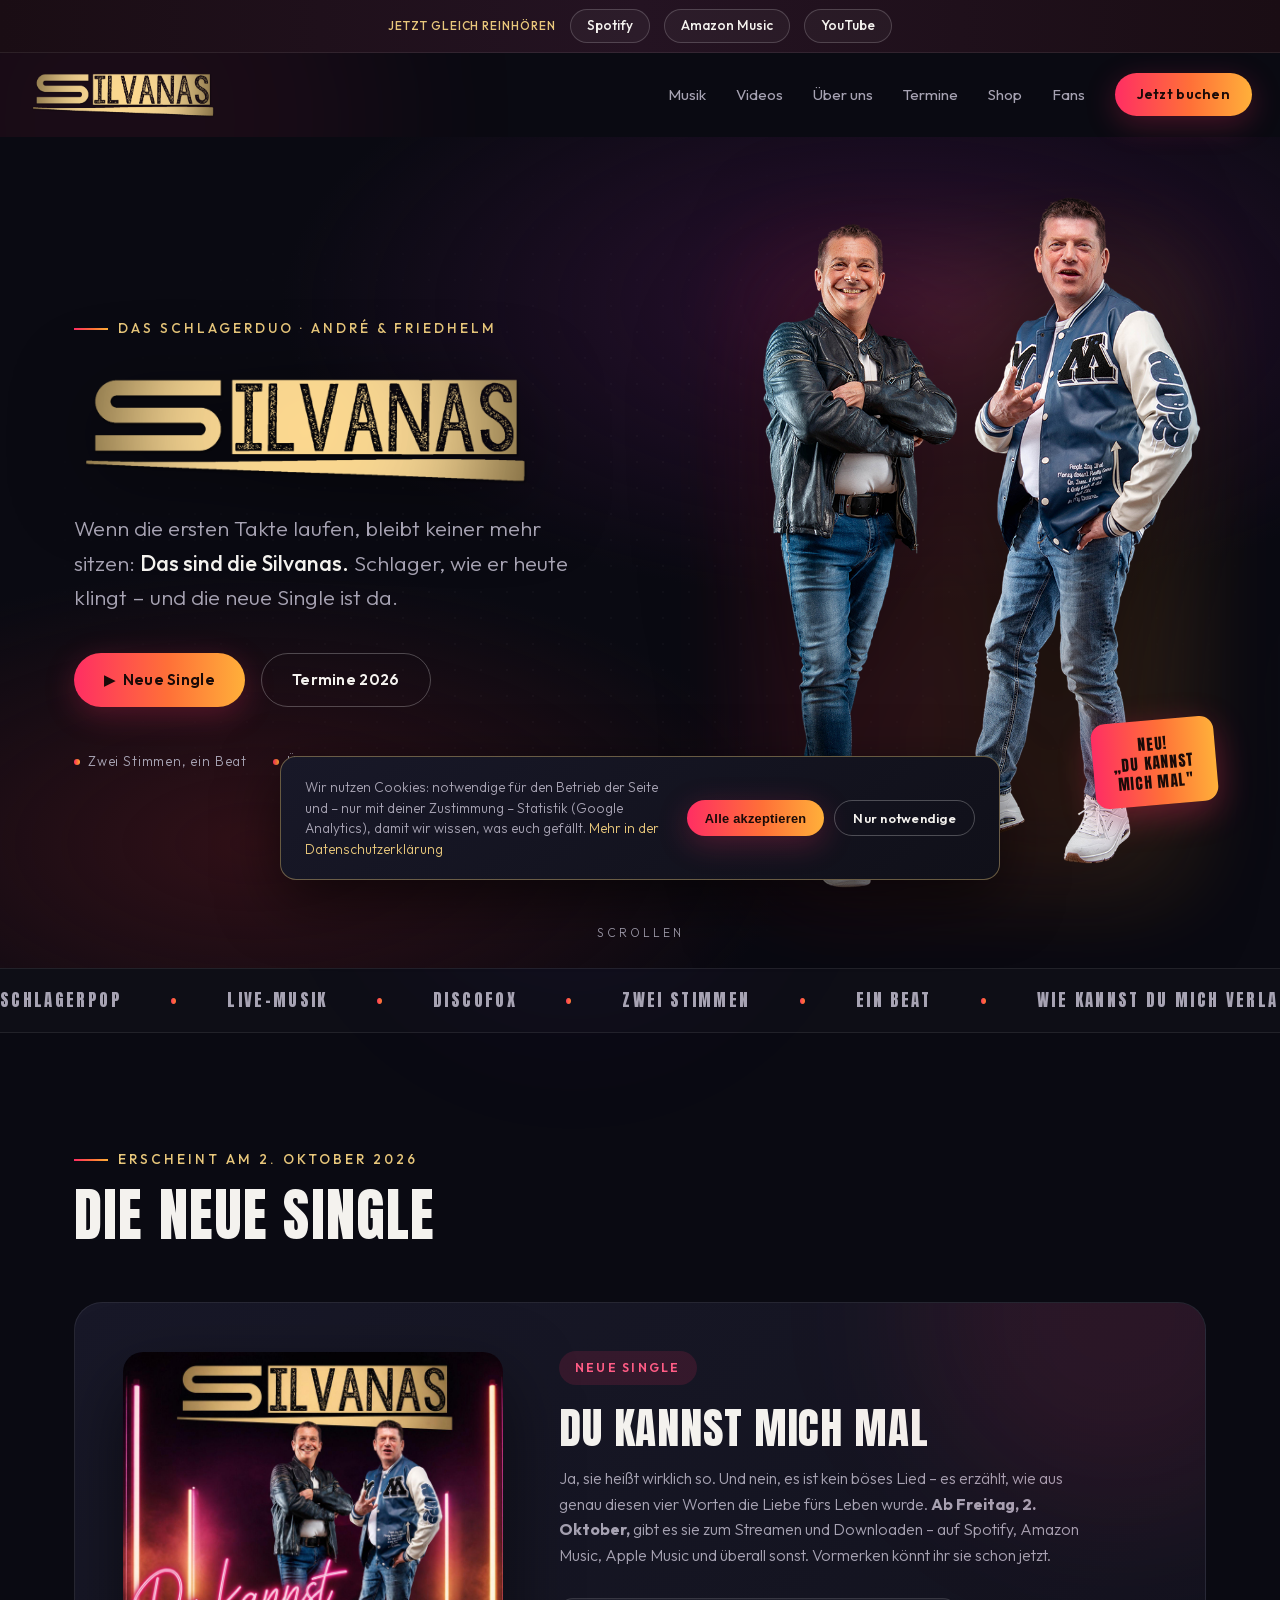
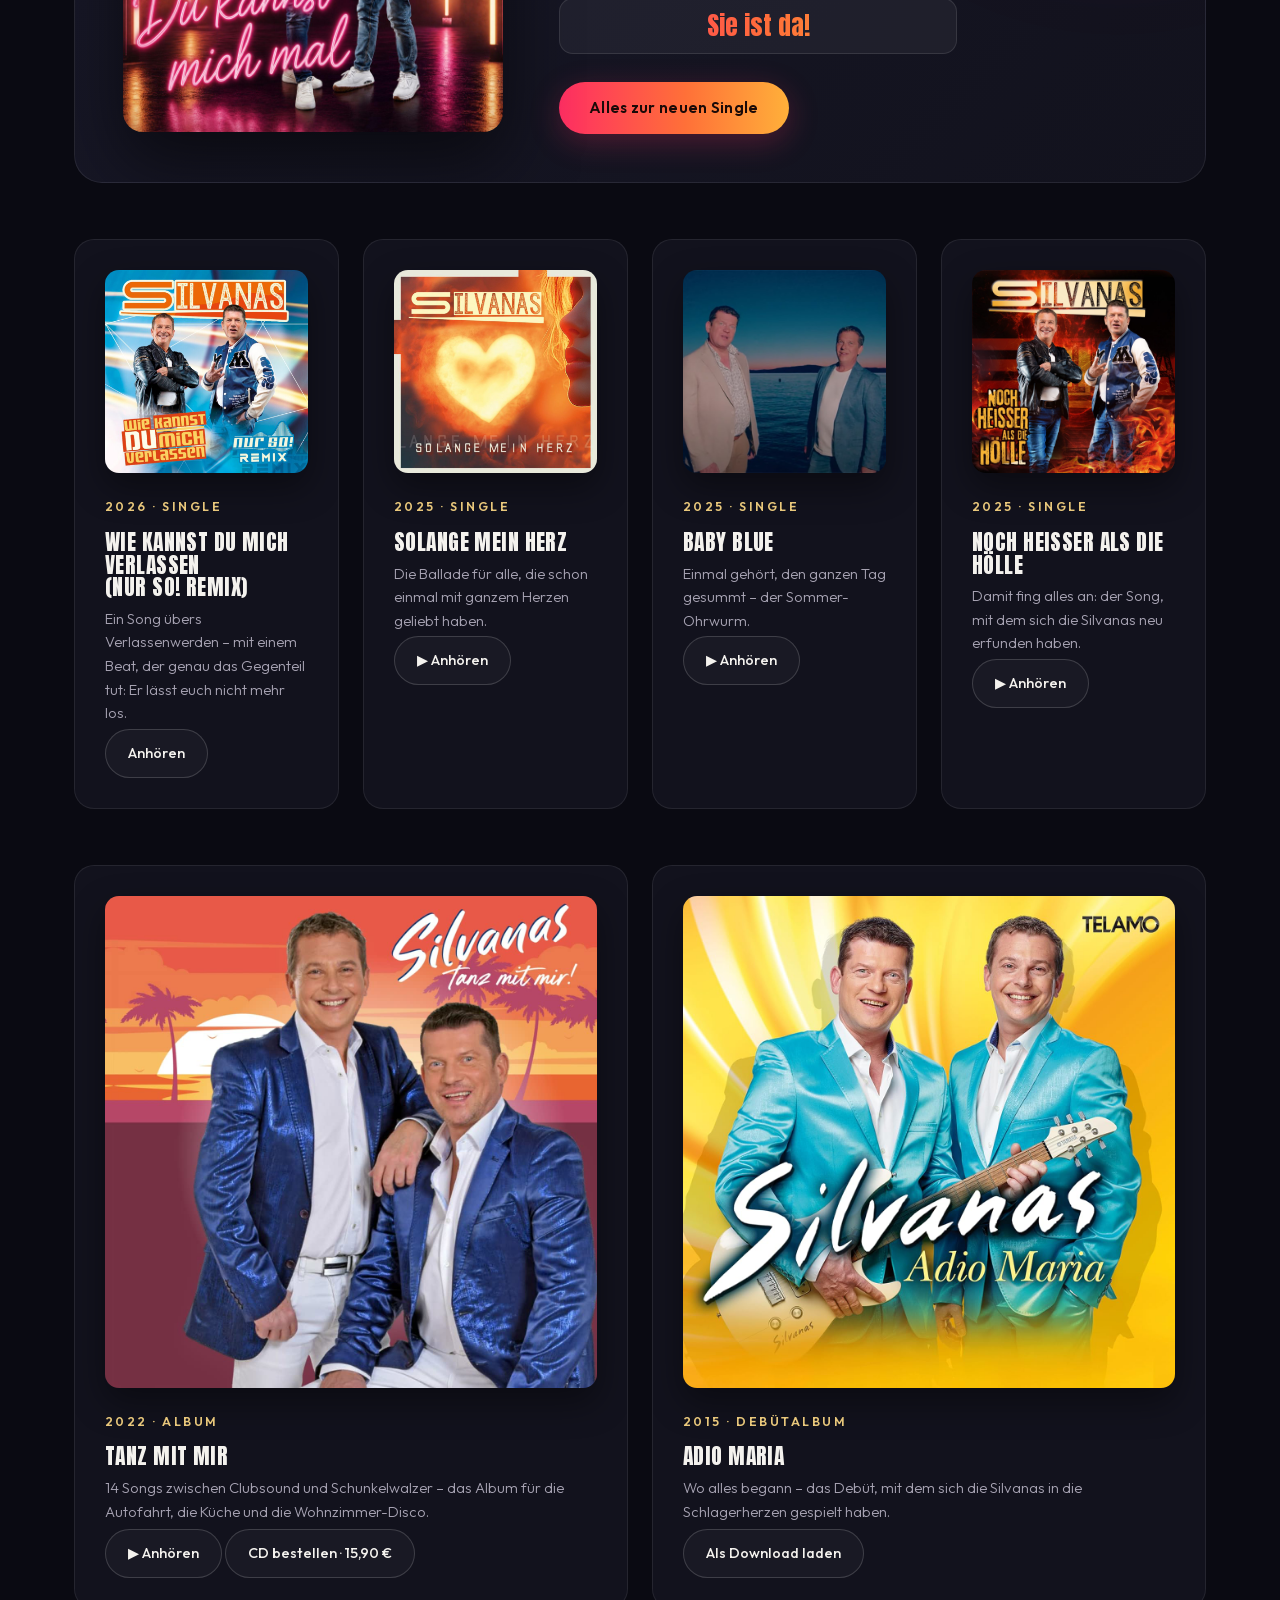
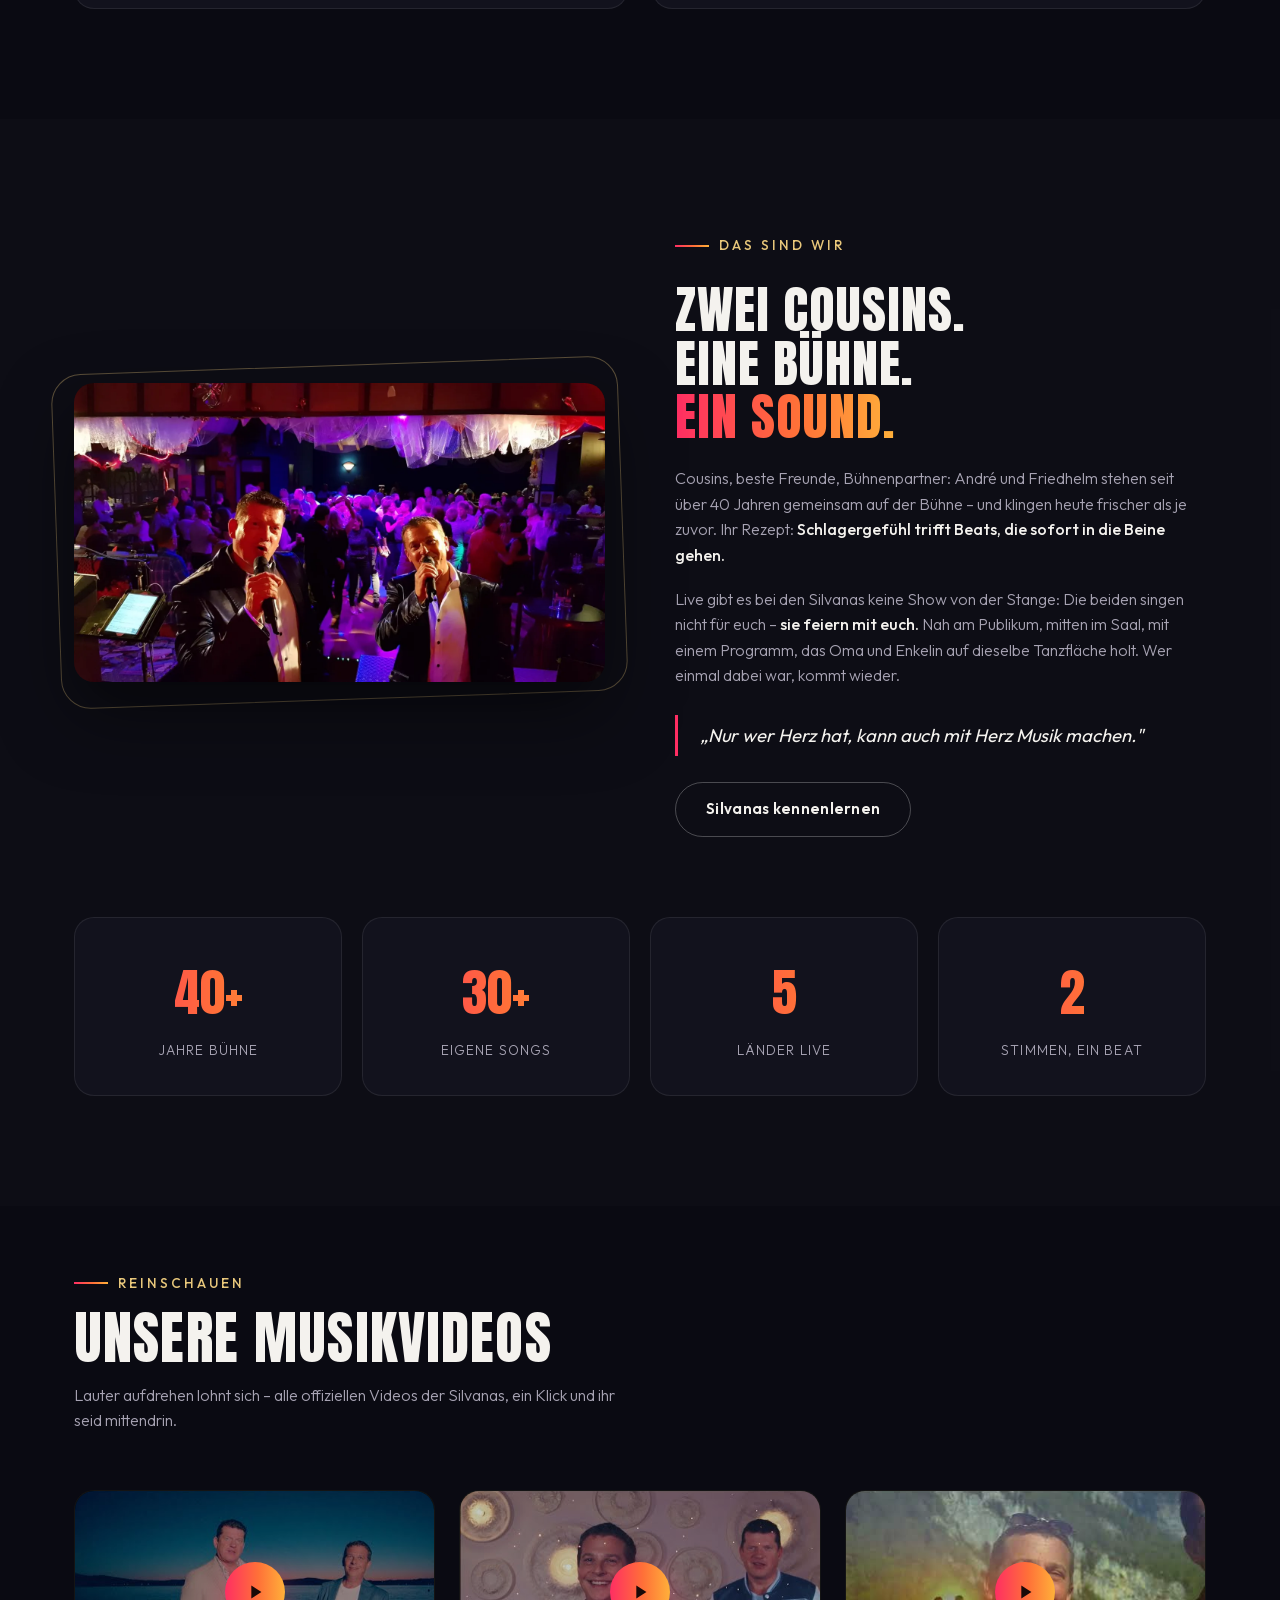
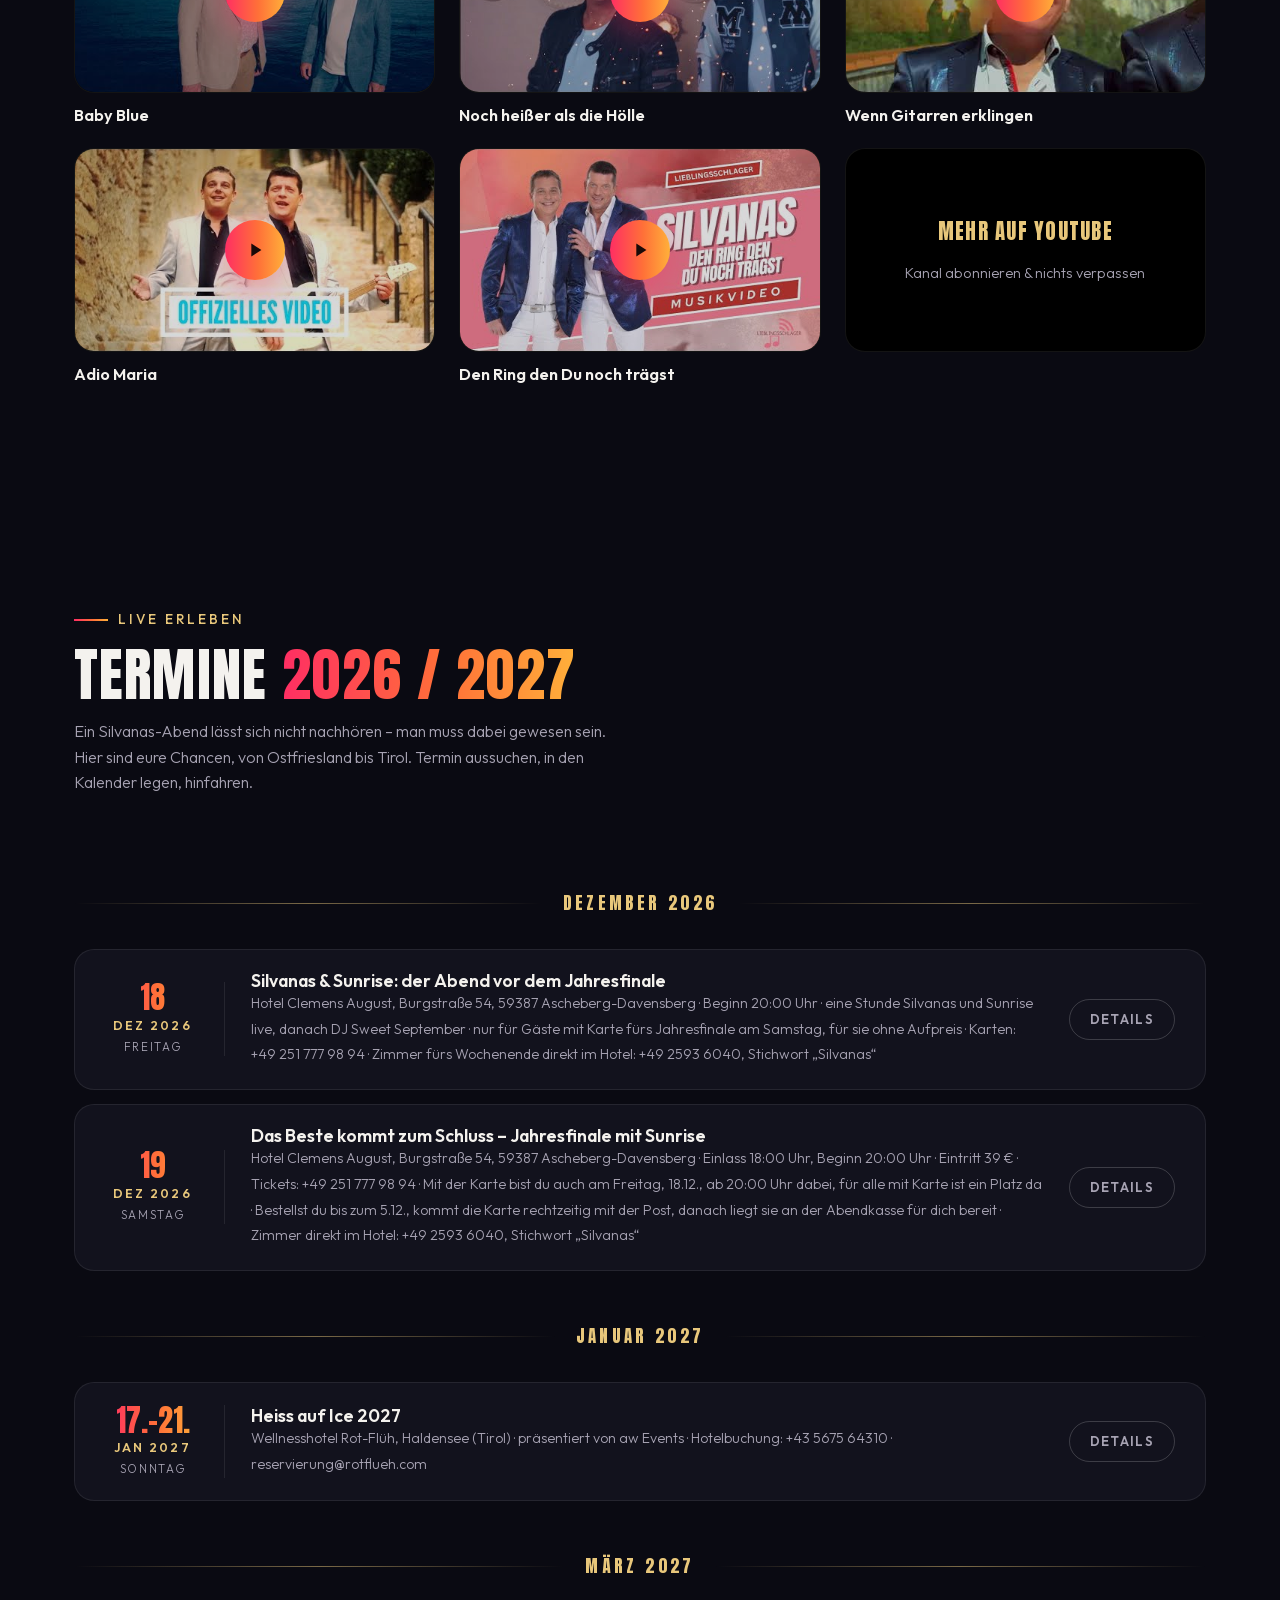
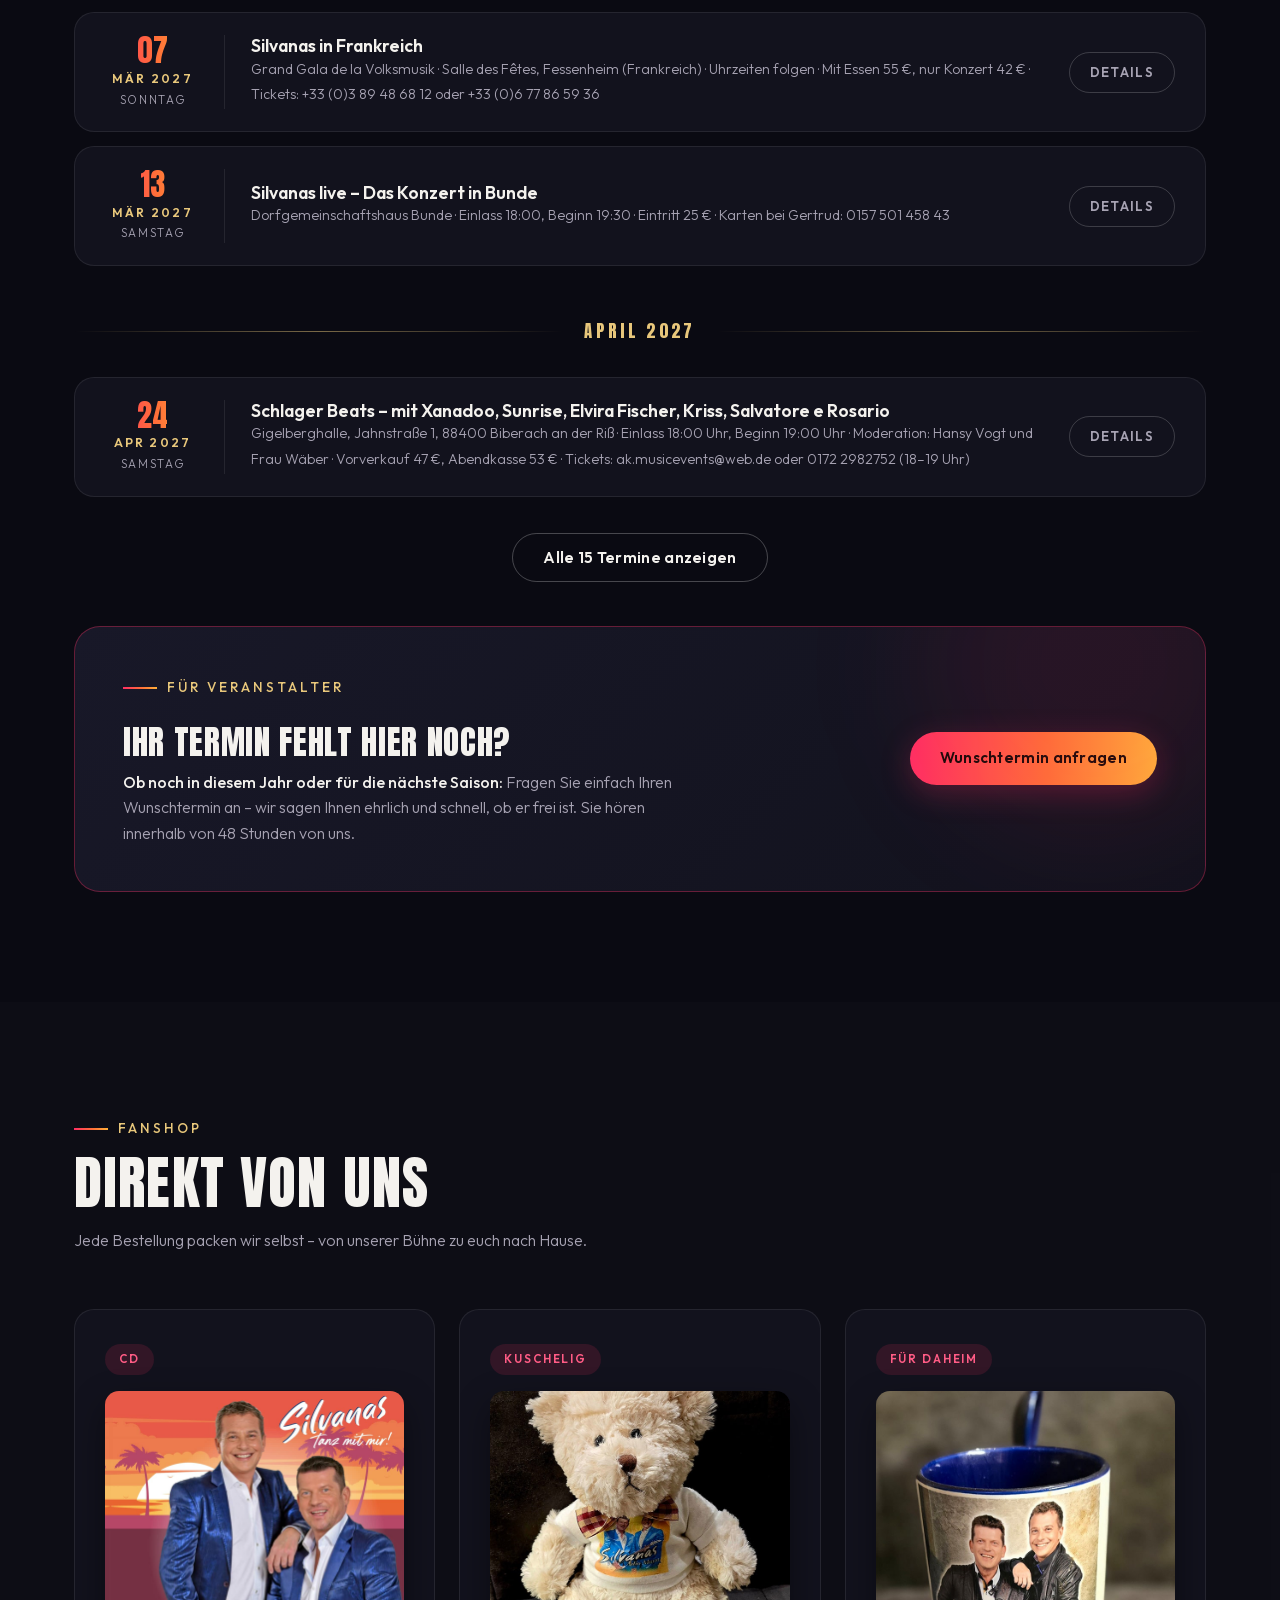
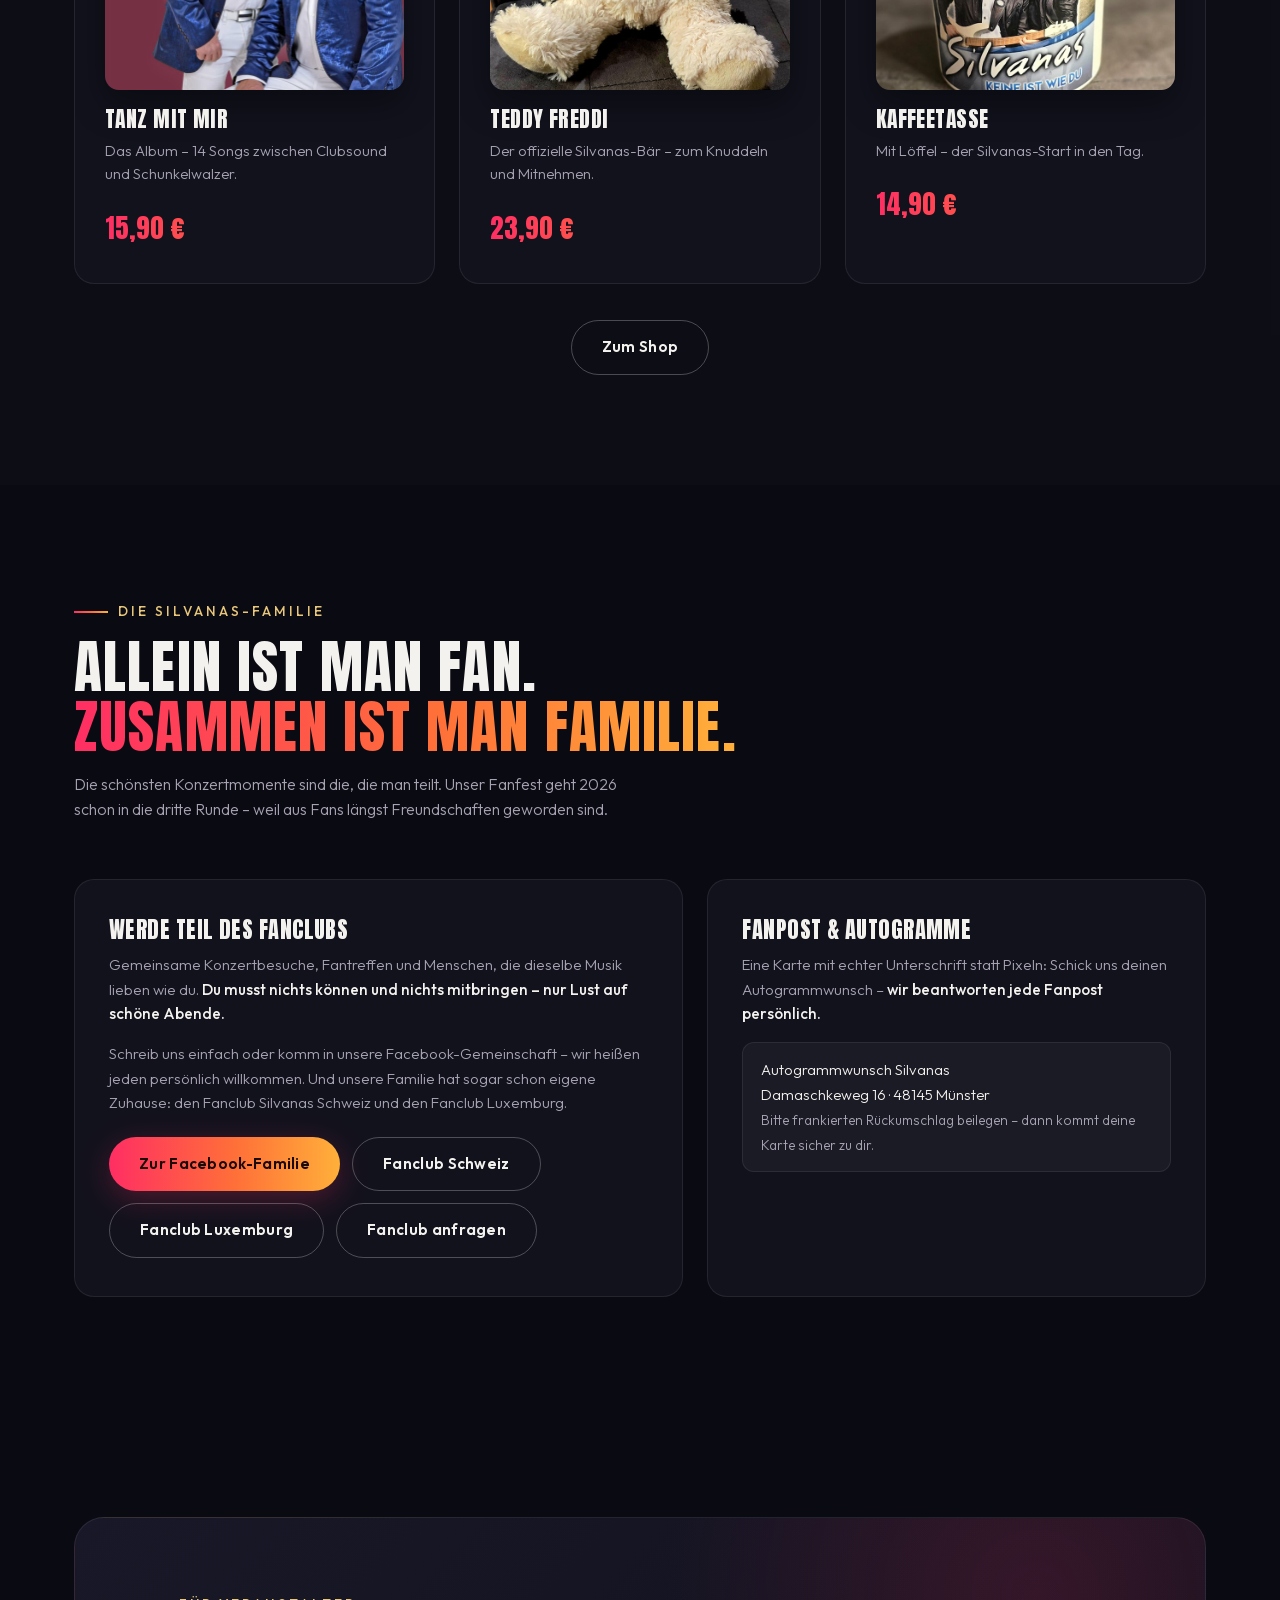
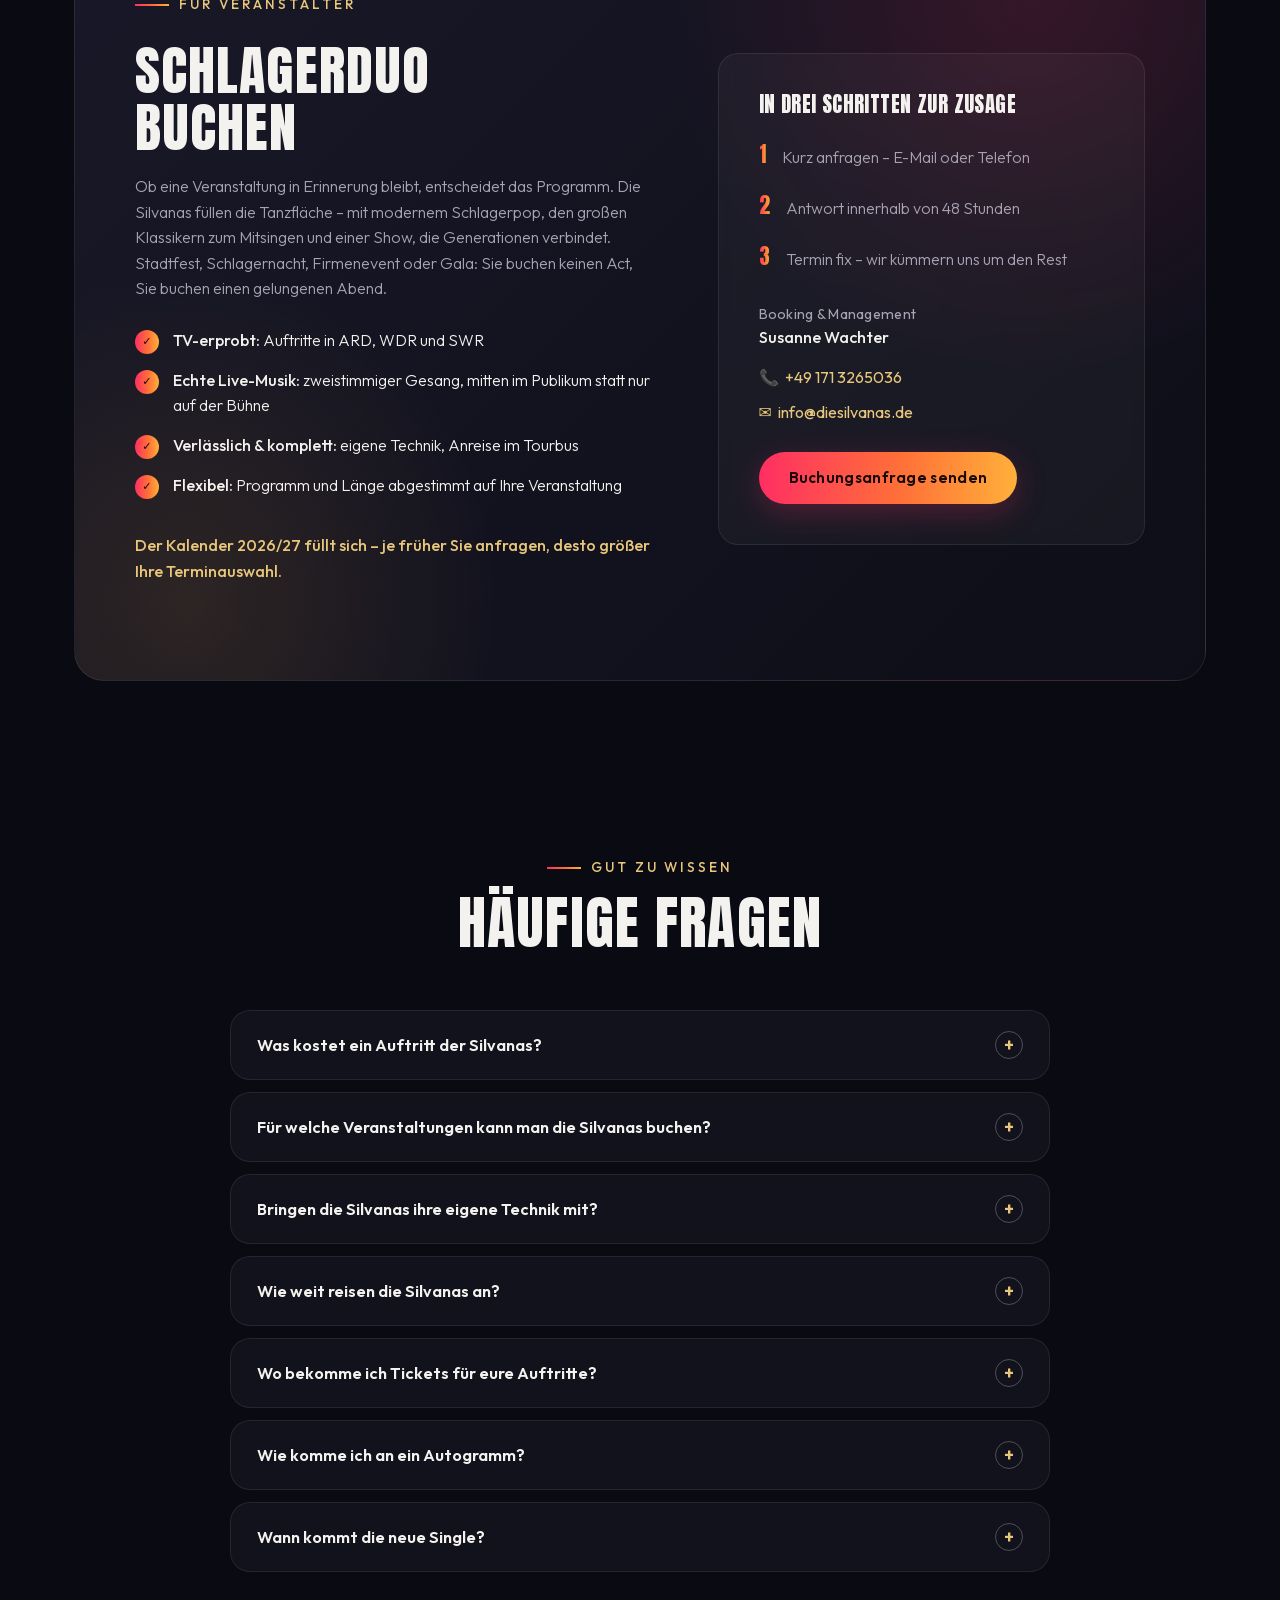
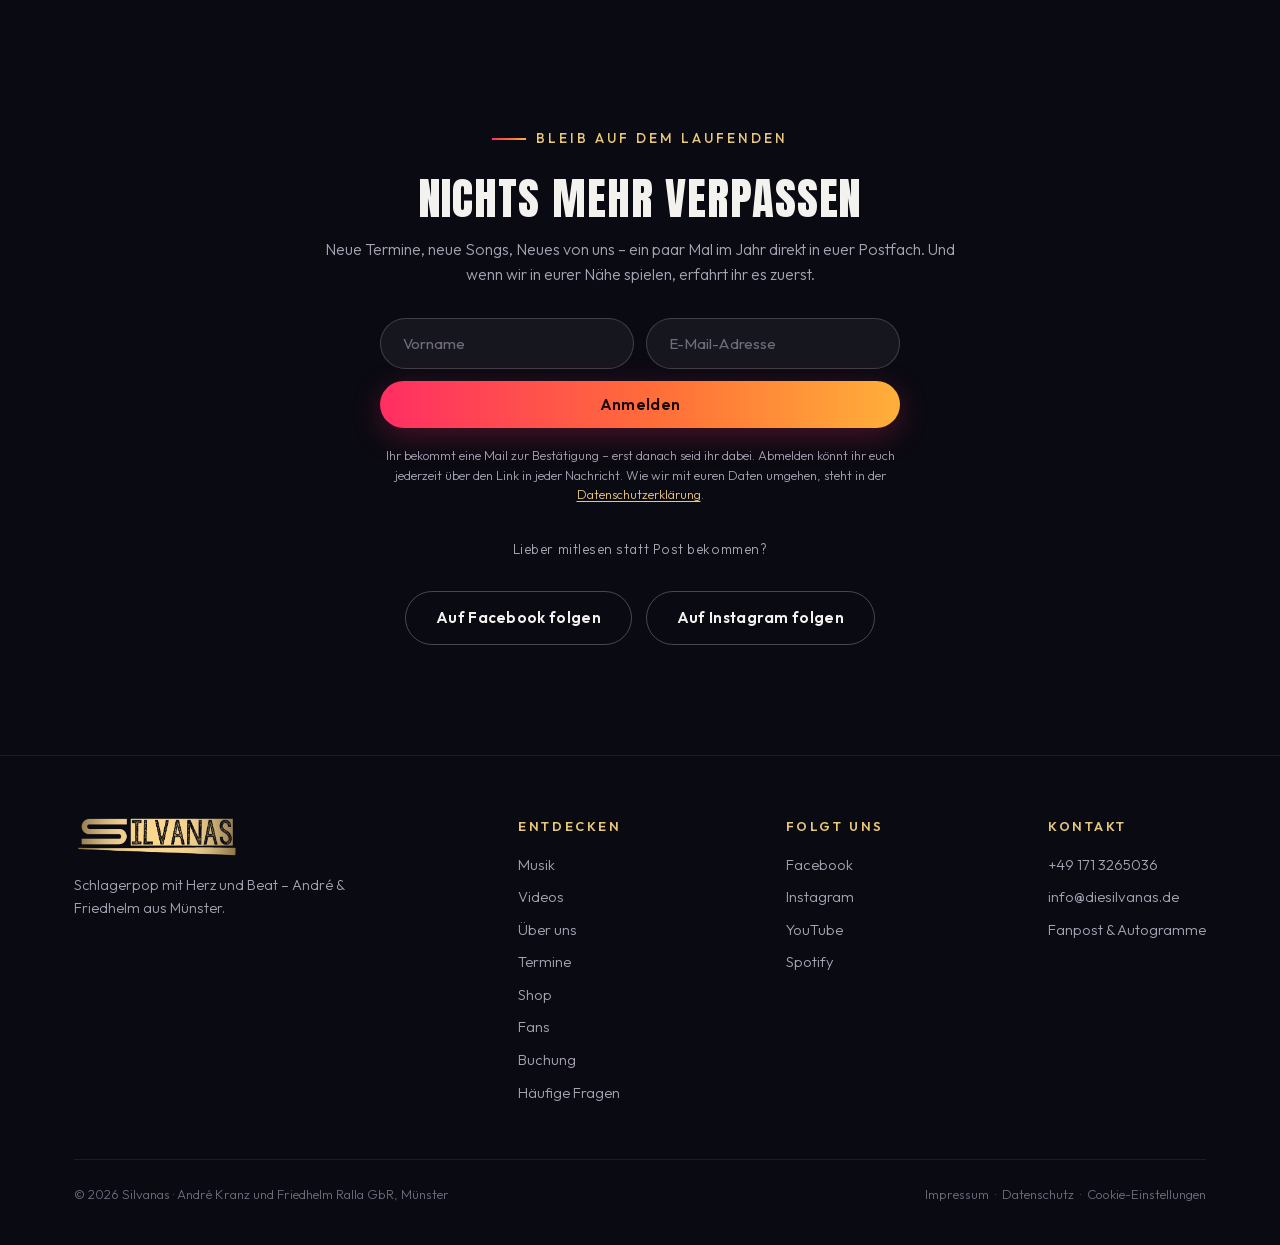
==== index.html @ 7eb548ef "Website-Update: Termine 2027: Schlagernacht in Weiß und Schlager-Frühschoppen Döckingen 10./11.07., " ====
<!DOCTYPE html>
<html lang="de">
<head>
<meta charset="UTF-8">
<meta name="viewport" content="width=device-width, initial-scale=1.0">
<title>Silvanas – Schlagerduo aus Münster | Neue Single & Termine</title>
<meta name="description" content="Die Silvanas sind André & Friedhelm – das Schlagerduo für modernen Schlagerpop. Neue Single am 2. Oktober 2026, alle Termine & Booking.">
<link rel="canonical" href="https://www.silvanas.de/">
<link rel="icon" type="image/svg+xml" href="favicon.svg">
<!-- Beim Livegang: relative Pfade unten durch absolute URLs ersetzen (https://www.silvanas.de/...) -->
<meta property="og:type" content="website">
<meta property="og:title" content="Silvanas – Schlagerpop mit Herz & Beat">
<meta property="og:description" content="Die neue Single erscheint am 2. Oktober 2026. Alle Termine 2026/2027 & Booking.">
<meta property="og:image" content="https://www.silvanas.de/og-image.jpg">
<meta property="og:url" content="https://www.silvanas.de/">
<meta name="twitter:card" content="summary_large_image">
<link rel="stylesheet" href="fonts/fonts.css">
<style>
:root{
  --ink:#0a0a12;
  --panel:#12121d;
  --panel-2:#181828;
  --line:rgba(255,255,255,.08);
  --text:#f4f2ee;
  --muted:#a7a3b3;
  --heart:#ff2e63;
  --gold:#ffb03a;
  --champagne:#e8c77b;
  --grad:linear-gradient(90deg,#ff2e63 0%,#ff7038 55%,#ffb03a 100%);
  --radius:20px;
}
*{margin:0;padding:0;box-sizing:border-box}
html{scroll-behavior:smooth}
body{
  background:var(--ink);
  color:var(--text);
  font-family:'Outfit',system-ui,sans-serif;
  font-weight:300;
  line-height:1.6;
  overflow-x:hidden;
}
h1,h2,h3,.display{font-family:'Anton',Impact,sans-serif;font-weight:400;text-transform:uppercase;letter-spacing:.02em;line-height:1.05}
img{max-width:100%;display:block}
a{color:inherit;text-decoration:none}
.wrap{max-width:1180px;margin:0 auto;padding:0 24px}

/* ---------- Effekt: Glow-Orbs ---------- */
.orb{position:fixed;border-radius:50%;filter:blur(90px);opacity:.35;pointer-events:none;z-index:0}
.orb-1{width:520px;height:520px;background:#ff2e6333;top:-140px;left:-140px;animation:drift 18s ease-in-out infinite alternate}
.orb-2{width:420px;height:420px;background:#ffb03a2b;top:40vh;right:-160px;animation:drift 22s ease-in-out infinite alternate-reverse}
.orb-3{width:380px;height:380px;background:#7b2eff22;bottom:-120px;left:30vw;animation:drift 26s ease-in-out infinite alternate}
@keyframes drift{from{transform:translate(0,0) scale(1)}to{transform:translate(60px,40px) scale(1.15)}}

/* ---------- Fester Kopfbereich (Topbar + Nav bleiben beim Scrollen sichtbar) ---------- */
.site-head{position:sticky;top:0;z-index:60}

/* ---------- Streaming-Topbar ---------- */
.topbar{position:relative;z-index:51;background:linear-gradient(90deg,#1a0d14,#241322,#1a0d14);border-bottom:1px solid var(--line);padding:9px 0;font-size:.85rem}
.topbar .wrap{display:flex;align-items:center;justify-content:center;gap:14px;flex-wrap:wrap}
.topbar .lead{color:var(--champagne);font-weight:500;letter-spacing:.08em;text-transform:uppercase;font-size:.75rem}
.topbar a{padding:5px 16px;border-radius:999px;border:1px solid rgba(255,255,255,.18);color:var(--text);font-weight:500;transition:.25s;background:rgba(255,255,255,.04)}
.topbar a:hover{border-color:var(--champagne);color:var(--champagne)}

/* ---------- Navigation ---------- */
nav{position:relative;z-index:50;transition:.35s}
nav .bar{display:flex;align-items:center;justify-content:space-between;padding:18px 28px;max-width:1280px;margin:0 auto;position:relative;z-index:2}
nav::before{content:"";position:absolute;inset:0;background:rgba(10,10,18,.82);backdrop-filter:blur(14px);-webkit-backdrop-filter:blur(14px);border-bottom:1px solid var(--line);opacity:0;transition:.35s;pointer-events:none}
nav.scrolled::before{opacity:1}
.nav-links{display:flex;gap:30px;align-items:center;font-weight:400;font-size:.95rem}
.nav-links a{color:var(--muted);transition:.25s;position:relative}
.nav-links a:hover{color:var(--text)}
.nav-links a::after{content:"";position:absolute;left:0;bottom:-6px;width:0;height:2px;background:var(--grad);transition:.3s}
.nav-links a:hover::after{width:100%}
.nav-links a.btn-grad{color:#1a0a08}
.nav-links a.btn-grad:hover{color:#1a0a08}
.nav-links a.btn-grad::after{display:none}
.btn{display:inline-flex;align-items:center;gap:10px;padding:14px 30px;border-radius:999px;font-weight:600;font-size:.95rem;letter-spacing:.02em;transition:.3s;border:none;cursor:pointer}
.btn-grad{background:var(--grad);color:#1a0a08;box-shadow:0 8px 30px #ff2e6340}
.btn-grad:hover{transform:translateY(-2px);box-shadow:0 14px 40px #ff2e6360}
.btn-ghost{border:1px solid rgba(255,255,255,.25);color:var(--text);background:transparent;font-family:'Outfit',sans-serif}
.btn-ghost:hover{border-color:var(--champagne);color:var(--champagne)}
.btn-nav{padding:10px 22px;font-size:.88rem}
.burger{display:none;background:none;border:none;cursor:pointer;z-index:60}
.burger span{display:block;width:26px;height:2px;background:var(--text);margin:6px 0;transition:.3s}

/* ---------- Logo ---------- */
.logo{display:flex;align-items:center;gap:12px}
.logo svg{height:44px;width:auto}

/* ---------- Hero ---------- */
header{position:relative;min-height:calc(100svh - 120px);display:flex;align-items:center;overflow:hidden;z-index:1}
.hero-bg{position:absolute;inset:0;background:
  radial-gradient(ellipse 80% 60% at 70% 20%,#2a1030 0%,transparent 60%),
  radial-gradient(ellipse 70% 55% at 20% 85%,#301017 0%,transparent 60%),
  var(--ink)}
.hero-noise{position:absolute;inset:0;opacity:.5;background-image:radial-gradient(rgba(255,255,255,.05) 1px,transparent 1px);background-size:26px 26px;mask-image:radial-gradient(ellipse at center,black 30%,transparent 75%)}
.hero-grid{display:grid;grid-template-columns:1.15fr .85fr;gap:40px;align-items:center;padding:60px 24px 80px;position:relative}
.kicker{display:inline-flex;align-items:center;gap:10px;font-size:.85rem;font-weight:500;letter-spacing:.22em;text-transform:uppercase;color:var(--champagne);margin-bottom:26px}
.kicker::before{content:"";width:34px;height:2px;background:var(--grad)}
.hero h1{font-size:clamp(4rem,11vw,9.5rem);margin-bottom:10px}
.hero h1 .grad-text{background:var(--grad);-webkit-background-clip:text;background-clip:text;color:transparent}
.hero .sub{font-size:clamp(1.05rem,2vw,1.35rem);color:var(--muted);max-width:520px;margin:22px 0 38px;font-weight:300}
.hero .sub b{color:var(--text);font-weight:500}
.hero-ctas{display:flex;gap:16px;flex-wrap:wrap;margin-bottom:44px}
.hero-badges{display:flex;gap:26px;flex-wrap:wrap;color:var(--muted);font-size:.85rem;letter-spacing:.06em}
.hero-badges span{display:flex;align-items:center;gap:8px}
.hero-badges i{width:6px;height:6px;border-radius:50%;background:var(--grad);display:inline-block}
.hero-img{position:relative;text-align:center}
.hero-img::before{content:"";position:absolute;inset:8% 4% 0 4%;background:var(--grad);border-radius:32px;opacity:.16;filter:blur(50px);animation:pulse-glow 4s ease-in-out infinite}
@keyframes pulse-glow{0%,100%{opacity:.14;transform:scale(1)}50%{opacity:.26;transform:scale(1.04)}}
.hero-img img{position:relative;z-index:2;filter:drop-shadow(0 30px 60px rgba(0,0,0,.6))}
.burst{position:absolute;bottom:12%;right:-2%;z-index:3;background:var(--grad);color:#1a0a08;font-family:'Anton';font-size:.95rem;letter-spacing:.05em;line-height:1.25;padding:14px 20px;border-radius:14px;transform:rotate(-5deg);box-shadow:0 10px 34px #ff2e6355;text-transform:uppercase;text-align:center;animation:wiggle 3.4s ease-in-out infinite}
@keyframes wiggle{0%,100%{transform:rotate(-5deg)}50%{transform:rotate(-1deg)}}
/* Equalizer */
.eq{position:absolute;bottom:-8px;left:50%;transform:translateX(-50%);display:flex;gap:5px;align-items:flex-end;height:46px;z-index:1;opacity:.9}
.eq b{width:5px;border-radius:3px;background:var(--grad);animation:eq 1.1s ease-in-out infinite}
.eq b:nth-child(2n){animation-duration:.9s;animation-delay:.15s}
.eq b:nth-child(3n){animation-duration:1.3s;animation-delay:.3s}
.eq b:nth-child(5n){animation-duration:.8s;animation-delay:.05s}
@keyframes eq{0%,100%{height:18%}50%{height:100%}}
.scroll-hint{position:absolute;bottom:26px;left:50%;transform:translateX(-50%);color:var(--muted);font-size:.75rem;letter-spacing:.25em;text-transform:uppercase;animation:bob 2.2s ease-in-out infinite}
@keyframes bob{0%,100%{transform:translate(-50%,0)}50%{transform:translate(-50%,8px)}}

/* Einmaliger Auftritt beim Laden: Hero-Elemente treten nacheinander auf */
@keyframes heroUp{from{opacity:0;transform:translateY(28px)}to{opacity:1;transform:none}}
.hero > *{opacity:0;animation:heroUp .8s cubic-bezier(.2,.6,.2,1) forwards}
.hero > *:nth-child(1){animation-delay:.15s}
.hero > *:nth-child(2){animation-delay:.3s}
.hero > *:nth-child(3){animation-delay:.45s}
.hero > *:nth-child(4){animation-delay:.6s}
.hero > *:nth-child(5){animation-delay:.75s}
.hero-img{opacity:0;animation:heroUp 1s cubic-bezier(.2,.6,.2,1) .5s forwards}

/* Puls-Linie im Logo zeichnet sich einmal wie ein Herzschlag */
.logo svg polyline{stroke-dasharray:420;stroke-dashoffset:420;animation:pulseDraw 1.6s ease-out .4s forwards}
@keyframes pulseDraw{to{stroke-dashoffset:0}}

/* ---------- Event-Popup (dezente Karte unten rechts, erscheint verzögert) ---------- */
.promo-veil{position:fixed;inset:0;z-index:64;background:rgba(6,6,12,.6);backdrop-filter:blur(5px);-webkit-backdrop-filter:blur(5px);display:flex;align-items:center;justify-content:center;padding:20px;opacity:0;transition:opacity .4s}
.promo-veil.show{opacity:1}
.promo-pop{position:relative;width:380px;max-width:calc(100vw - 32px);max-height:calc(100svh - 48px);overflow-y:auto;background:linear-gradient(145deg,#181828,#101019);border:1px solid rgba(232,199,123,.4);border-radius:18px;padding:18px;display:flex;flex-direction:column;gap:14px;box-shadow:0 30px 90px rgba(0,0,0,.7);transform:translateY(24px) scale(.97);transition:transform .45s cubic-bezier(.2,.6,.2,1)}
.promo-veil.show .promo-pop{transform:none}
.promo-close{position:absolute;top:12px;right:12px;z-index:2;width:32px;height:32px;border-radius:50%;border:1px solid rgba(255,255,255,.25);background:rgba(10,10,18,.6);color:var(--text);font-size:.9rem;cursor:pointer;transition:.25s;line-height:1}
.promo-close:hover{border-color:var(--heart);color:var(--heart)}
.promo-flyer{display:block;width:100%}
.promo-flyer img{width:100%;border-radius:12px;border:1px solid var(--line)}
.promo-kicker{display:block;font-size:.68rem;letter-spacing:.2em;text-transform:uppercase;color:var(--champagne);font-weight:600;margin-bottom:7px}
.promo-title{font-family:'Anton';font-size:1.4rem;text-transform:uppercase;line-height:1.12;background:var(--grad);-webkit-background-clip:text;background-clip:text;color:transparent;margin-bottom:7px}
.promo-meta{color:var(--muted);font-size:.85rem;line-height:1.55;margin-bottom:12px}
.promo-meta b{color:var(--text);font-weight:500}
.promo-count{display:flex;gap:8px;margin-bottom:14px}
.promo-box{flex:1;background:rgba(255,255,255,.05);border:1px solid var(--line);border-radius:10px;padding:7px 6px;text-align:center}
.promo-box .n{font-family:'Anton';font-size:1.3rem;background:var(--grad);-webkit-background-clip:text;background-clip:text;color:transparent;line-height:1}
.promo-box .l{font-size:.55rem;letter-spacing:.1em;text-transform:uppercase;color:var(--muted);margin-top:4px;font-weight:600}
.promo-heute{font-family:'Anton';font-size:1.4rem;background:var(--grad);-webkit-background-clip:text;background-clip:text;color:transparent;text-transform:uppercase}
.promo-ctas{display:flex;gap:9px;flex-wrap:wrap}
.promo-ctas .btn{padding:9px 18px;font-size:.82rem}
@media (max-width:560px){
  .promo-pop{width:340px}
}

/* ---------- Cookie-Banner ---------- */
.cookie-bar{position:fixed;left:50%;bottom:20px;transform:translate(-50%,20px);z-index:80;width:min(720px,calc(100vw - 32px));background:linear-gradient(145deg,#181828,#101019);border:1px solid rgba(232,199,123,.4);border-radius:16px;padding:20px 24px;display:flex;align-items:center;gap:20px;box-shadow:0 20px 60px rgba(0,0,0,.6);opacity:0;transition:.4s}
.cookie-bar.show{opacity:1;transform:translate(-50%,0)}
.cookie-bar p{color:var(--muted);font-size:.85rem;line-height:1.5;margin:0;flex:1}
.cookie-bar a{color:var(--champagne)}
.cookie-btns{display:flex;gap:10px;flex-wrap:wrap}
.cookie-btns .btn{padding:9px 18px;font-size:.8rem;white-space:nowrap}
@media (max-width:640px){.cookie-bar{flex-direction:column;align-items:stretch;text-align:center}.cookie-btns{justify-content:center}}

/* Nach-oben-Button */
.to-top{position:fixed;right:26px;bottom:26px;z-index:55;width:52px;height:52px;border-radius:50%;background:var(--grad);border:none;cursor:pointer;display:flex;align-items:center;justify-content:center;box-shadow:0 10px 30px #ff2e6350;opacity:0;transform:translateY(16px);pointer-events:none;transition:.35s}
.to-top.show{opacity:1;transform:none;pointer-events:auto}
.to-top:hover{transform:translateY(-3px);box-shadow:0 14px 38px #ff2e6370}
.to-top svg{display:block}

/* Barrierefreiheit: reduzierte Bewegung respektieren */
@media (prefers-reduced-motion: reduce){
  *,*::before,*::after{animation-duration:.01ms !important;animation-iteration-count:1 !important;transition-duration:.01ms !important}
  .hero > *,.hero-img{opacity:1}
}

/* ---------- Marquee ---------- */
.marquee{border-top:1px solid var(--line);border-bottom:1px solid var(--line);padding:18px 0;overflow:hidden;background:rgba(255,255,255,.02);position:relative;z-index:1}
.marquee-track{display:flex;gap:48px;white-space:nowrap;animation:scrollx 28s linear infinite;width:max-content}
.marquee-track span{font-family:'Anton';text-transform:uppercase;font-size:1.05rem;letter-spacing:.14em;color:var(--muted)}
.marquee-track span.hot{background:var(--grad);-webkit-background-clip:text;background-clip:text;color:transparent}
@keyframes scrollx{from{transform:translateX(0)}to{transform:translateX(-50%)}}

/* ---------- Sections ---------- */
section{position:relative;padding:110px 0;z-index:1}
.sec-head{margin-bottom:56px}
.sec-head .kicker{margin-bottom:14px}
.sec-head h2{font-size:clamp(2.2rem,5vw,3.6rem)}
.sec-head p{color:var(--muted);max-width:560px;margin-top:14px}

/* Reveal */
.reveal{opacity:0;transform:translateY(36px);transition:opacity .8s cubic-bezier(.2,.6,.2,1),transform .8s cubic-bezier(.2,.6,.2,1)}
.reveal.in{opacity:1;transform:none}
.reveal.d1{transition-delay:.1s}.reveal.d2{transition-delay:.2s}.reveal.d3{transition-delay:.3s}

/* ---------- Single ---------- */
.single-card{display:grid;grid-template-columns:380px 1fr;gap:56px;align-items:center;background:linear-gradient(135deg,var(--panel-2),var(--panel));border:1px solid var(--line);border-radius:calc(var(--radius) + 8px);padding:48px;position:relative;overflow:hidden}
.single-card::before{content:"";position:absolute;top:-40%;right:-10%;width:400px;height:400px;background:#ff2e6318;border-radius:50%;filter:blur(70px)}
.cover{position:relative;border-radius:var(--radius);overflow:hidden;box-shadow:0 30px 70px rgba(0,0,0,.55);transition:.4s}
.cover:hover{transform:scale(1.025) rotate(-.5deg)}
.cover img{width:100%}
.cover .play{position:absolute;inset:0;display:flex;align-items:center;justify-content:center;background:rgba(10,10,18,.25);opacity:0;transition:.3s}
.cover:hover .play{opacity:1}
.play-btn{width:74px;height:74px;border-radius:50%;background:var(--grad);display:flex;align-items:center;justify-content:center;box-shadow:0 10px 40px #ff2e6380}
.play-btn svg{margin-left:5px}
.single-info .tag{display:inline-block;padding:7px 16px;border-radius:999px;background:#ff2e6322;color:#ff5c85;font-size:.78rem;font-weight:600;letter-spacing:.18em;text-transform:uppercase;margin-bottom:20px}
.single-info h3{font-size:clamp(1.8rem,3.4vw,2.7rem);margin-bottom:16px}
.single-info p{color:var(--muted);max-width:520px;margin-bottom:30px}
.platforms{display:flex;gap:12px;flex-wrap:wrap}
.chip{display:inline-flex;align-items:center;gap:9px;padding:12px 22px;border-radius:999px;border:1px solid rgba(255,255,255,.16);font-size:.9rem;font-weight:500;transition:.3s;background:rgba(255,255,255,.03)}
.chip:hover{border-color:var(--champagne);transform:translateY(-2px);background:rgba(255,255,255,.06)}
.sp-embed{width:100%;max-width:520px;border:0;border-radius:14px;margin-top:24px;display:block}
.cover.geheim{cursor:default}
.cover.geheim:hover{transform:none}
.cover .geheim-tafel{position:absolute;inset:0;display:flex;flex-direction:column;align-items:center;justify-content:center;gap:10px;text-align:center;padding:24px;background:rgba(10,10,18,.28)}
.cover .geheim-tafel .frage{font-family:'Anton',Impact,sans-serif;font-size:clamp(6rem,18vw,9rem);line-height:1;color:rgba(255,255,255,.22);text-shadow:0 0 40px rgba(255,46,99,.6)}
.cover .geheim-tafel .wann{display:inline-block;padding:9px 16px;border-radius:999px;background:rgba(10,10,18,.72);border:1px solid rgba(255,255,255,.14);font-size:.82rem;font-weight:600;letter-spacing:.08em;color:var(--champagne)}
.countdown{display:grid;grid-template-columns:repeat(4,minmax(64px,92px));gap:10px;margin:6px 0 28px}
.countdown div{background:rgba(255,255,255,.05);border:1px solid rgba(255,255,255,.10);border-radius:14px;padding:14px 6px 10px;text-align:center}
.countdown b{display:block;font-family:'Anton',Impact,sans-serif;font-weight:400;font-size:clamp(1.9rem,4vw,2.6rem);line-height:1;background:var(--grad);-webkit-background-clip:text;background-clip:text;color:transparent}
.countdown span{display:block;margin-top:6px;font-size:.7rem;letter-spacing:.16em;text-transform:uppercase;color:var(--muted)}
.tracks.singles{grid-template-columns:repeat(4,1fr)}
@media(max-width:1000px){.tracks.singles{grid-template-columns:repeat(2,1fr)}}

/* ---------- Musik-Grid ---------- */
.tracks{display:grid;grid-template-columns:repeat(3,1fr);gap:24px}
.track{background:var(--panel);border:1px solid var(--line);border-radius:var(--radius);padding:30px;transition:.35s;position:relative;overflow:hidden}
.track::after{content:"";position:absolute;left:0;bottom:0;height:3px;width:0;background:var(--grad);transition:.4s}
.track:hover{transform:translateY(-6px);border-color:rgba(255,255,255,.16)}
.track:hover::after{width:100%}
.track .t-cover{width:100%;aspect-ratio:1;object-fit:cover;border-radius:14px;margin-bottom:20px;box-shadow:0 14px 34px rgba(0,0,0,.4);transition:.35s}
.track:hover .t-cover{transform:scale(1.03)}
.track .year{font-size:.78rem;letter-spacing:.2em;color:var(--champagne);text-transform:uppercase;font-weight:600}
.track h3{font-size:1.35rem;margin:12px 0 8px}
.track p{color:var(--muted);font-size:.92rem}

/* ---------- Über / Stats ---------- */
.about{display:grid;grid-template-columns:1fr 1fr;gap:70px;align-items:center}
.about-img{position:relative}
.about-img::before{content:"";position:absolute;inset:-18px;border:1px solid rgba(232,199,123,.35);border-radius:calc(var(--radius) + 10px);transform:rotate(-2deg)}
.about-img img{border-radius:var(--radius);position:relative;box-shadow:0 30px 70px rgba(0,0,0,.5);width:100%;height:auto;background:radial-gradient(ellipse at top,#2a1030,#12121d)}
.about-txt h2{font-size:clamp(2rem,4.4vw,3.2rem);margin-bottom:22px}
.about-txt p{color:var(--muted);margin-bottom:18px}
.about-txt p b{color:var(--text);font-weight:500}
.quote{border-left:3px solid;border-image:var(--grad) 1;padding:6px 0 6px 22px;margin:26px 0;font-size:1.15rem;font-weight:400;color:var(--text);font-style:italic}
.stats{display:grid;grid-template-columns:repeat(4,1fr);gap:20px;margin-top:80px}
.stat{text-align:center;padding:34px 16px;background:var(--panel);border:1px solid var(--line);border-radius:var(--radius);transition:.3s}
.stat:hover{border-color:rgba(232,199,123,.4)}
.stat .num{font-family:'Anton';font-size:clamp(2.2rem,4vw,3.2rem);background:var(--grad);-webkit-background-clip:text;background-clip:text;color:transparent}
.stat .lbl{color:var(--muted);font-size:.85rem;letter-spacing:.08em;text-transform:uppercase;margin-top:6px}

/* ---------- Termine ---------- */
.month-div{display:flex;align-items:center;gap:20px;margin:38px 0 18px;color:var(--champagne);font-family:'Anton';font-size:1.05rem;letter-spacing:.2em;text-transform:uppercase}
.month-div::before,.month-div::after{content:"";flex:1;height:1px;background:linear-gradient(90deg,transparent,rgba(232,199,123,.5),transparent)}
.gigs{display:flex;flex-direction:column;gap:14px}
.gig{background:var(--panel);border:1px solid var(--line);border-radius:var(--radius);transition:.3s;overflow:hidden}
.gig:hover{border-color:rgba(255,46,99,.45);background:var(--panel-2)}
.gig-head{display:grid;grid-template-columns:120px 1fr auto;gap:26px;align-items:center;padding:22px 30px;cursor:pointer}
.gig .date{text-align:center;border-right:1px solid var(--line);padding-right:24px}
.gig .date .d,.gig .date .m,.gig .date .wd{display:block}
.gig .date .d{font-family:'Anton';font-size:1.9rem;line-height:1;background:var(--grad);-webkit-background-clip:text;background-clip:text;color:transparent}
.gig .date .m{color:var(--champagne);font-size:.78rem;letter-spacing:.18em;text-transform:uppercase;font-weight:600;margin-top:3px}
.gig .date .wd{color:var(--muted);font-size:.72rem;letter-spacing:.14em;text-transform:uppercase;margin-top:2px}
.gig h3{font-size:1.1rem;font-family:'Outfit';font-weight:600;text-transform:none;letter-spacing:0}
.gig .loc{color:var(--muted);font-size:.88rem;margin-top:3px}
.gig .toggle{color:var(--muted);font-size:.82rem;letter-spacing:.1em;text-transform:uppercase;font-weight:600;border:1px solid rgba(255,255,255,.18);border-radius:999px;padding:9px 20px;transition:.25s;white-space:nowrap}
.gig-head:hover .toggle{border-color:var(--champagne);color:var(--champagne)}
.gig-detail{max-height:0;overflow:hidden;transition:max-height .45s ease}
.gig.open .gig-detail{max-height:680px}
.gig-detail-inner{padding:4px 30px 26px;border-top:1px solid var(--line);display:flex;flex-direction:column;gap:18px}
.gig-meta{display:flex;gap:28px;flex-wrap:wrap;color:var(--muted);font-size:.92rem;padding-top:18px}
.gig-meta b{color:var(--text);font-weight:500}
.gig-count{font-family:'Anton';font-size:.95rem;letter-spacing:.08em;color:var(--champagne);text-transform:uppercase}
.gig-flyer{display:inline-flex;align-items:center;gap:16px;text-decoration:none}
.gig-flyer img{height:150px;width:auto;border-radius:12px;border:1px solid var(--line);transition:.3s}
.gig-flyer:hover img{transform:scale(1.04);border-color:var(--champagne)}
.gig-flyer span{color:var(--champagne);font-size:.85rem;font-weight:600;letter-spacing:.08em;text-transform:uppercase}
.gig-actions{display:flex;gap:10px;flex-wrap:wrap}
.act{display:inline-flex;align-items:center;gap:8px;padding:10px 18px;border-radius:999px;border:1px solid rgba(255,255,255,.16);font-size:.82rem;font-weight:500;transition:.25s;background:rgba(255,255,255,.03);cursor:pointer;color:var(--text)}
.act:hover{border-color:var(--champagne);color:var(--champagne);transform:translateY(-2px)}
.act.cal{border-color:rgba(255,46,99,.4)}
.act.tix{background:var(--grad);border:none;color:#14060b;font-weight:700}
.act.tix:hover{color:#14060b;filter:brightness(1.1);transform:translateY(-2px)}
.gig.geteilt{border-color:rgba(232,199,123,.8);box-shadow:0 0 0 2px rgba(232,199,123,.35),0 12px 40px rgba(255,46,99,.15)}
.gigs-more{text-align:center;margin-top:36px}
/* Veranstalter-CTA in der Termin-Sektion */
.gig-cta{margin-top:44px;background:linear-gradient(135deg,var(--panel-2),var(--panel));border:1px solid rgba(255,46,99,.35);border-radius:calc(var(--radius) + 6px);padding:44px 48px;display:grid;grid-template-columns:1fr auto;gap:30px;align-items:center;position:relative;overflow:hidden}
.gig-cta::before{content:"";position:absolute;top:-50%;right:-5%;width:340px;height:340px;background:#ff2e6315;border-radius:50%;filter:blur(60px)}
.gig-cta h3{font-size:clamp(1.5rem,3vw,2.1rem);margin-bottom:10px}
.gig-cta p{color:var(--muted);max-width:560px}
.gig-cta p b{color:var(--text);font-weight:500}
/* Fanclub */
.fan-grid{display:grid;grid-template-columns:1.1fr .9fr;gap:24px}
.fan-card{background:var(--panel);border:1px solid var(--line);border-radius:var(--radius);padding:38px 34px;transition:.35s;position:relative;overflow:hidden}
.fan-card::after{content:"";position:absolute;left:0;bottom:0;height:3px;width:0;background:var(--grad);transition:.4s}
.fan-card:hover{transform:translateY(-6px);border-color:rgba(232,199,123,.4)}
.fan-card:hover::after{width:100%}
.fan-card h3{font-size:1.4rem;margin-bottom:12px}
.fan-card p{color:var(--muted);font-size:.95rem;margin-bottom:16px}
.fan-card p b{color:var(--text);font-weight:500}
.fan-card .addr{background:rgba(255,255,255,.04);border:1px solid var(--line);border-radius:12px;padding:14px 18px;font-size:.92rem;color:var(--text);line-height:1.7}

.albums{grid-template-columns:repeat(2,1fr)}

/* ---------- Videos ---------- */
.video-grid{display:grid;grid-template-columns:repeat(3,1fr);gap:24px}
.video-card{cursor:pointer}
.video-frame{position:relative;aspect-ratio:16/9;border-radius:var(--radius);overflow:hidden;border:1px solid var(--line);background:#000;transition:.35s}
.video-card:hover .video-frame{transform:translateY(-5px);border-color:rgba(232,199,123,.4)}
.video-frame img{width:100%;height:100%;object-fit:cover;transition:.35s;opacity:.85}
.video-card:hover .video-frame img{opacity:1;transform:scale(1.04)}
.video-frame .vp{position:absolute;inset:0;display:flex;align-items:center;justify-content:center}
.video-frame .vp span{width:60px;height:60px;border-radius:50%;background:var(--grad);display:flex;align-items:center;justify-content:center;box-shadow:0 10px 34px #ff2e6370;transition:.3s}
.video-card:hover .vp span{transform:scale(1.12)}
.video-frame iframe{position:absolute;inset:0;width:100%;height:100%;border:0}
.video-card h3{font-size:1.02rem;font-family:'Outfit';font-weight:600;text-transform:none;letter-spacing:0;margin-top:14px;color:var(--text)}

/* ---------- Shop ---------- */
.products{display:grid;grid-template-columns:repeat(3,1fr);gap:24px}
.product .p-img{width:100%;aspect-ratio:1;object-fit:cover;border-radius:14px;margin-bottom:18px;box-shadow:0 14px 34px rgba(0,0,0,.4);transition:.35s}
.product:hover .p-img{transform:scale(1.03)}
.product{background:var(--panel);border:1px solid var(--line);border-radius:var(--radius);padding:34px 30px;position:relative;transition:.35s;overflow:hidden}
.product::after{content:"";position:absolute;left:0;bottom:0;height:3px;width:0;background:var(--grad);transition:.4s}
.product:hover{transform:translateY(-6px);border-color:rgba(232,199,123,.4)}
.product:hover::after{width:100%}
.product .p-tag{display:inline-block;padding:6px 14px;border-radius:999px;background:#ff2e6322;color:#ff5c85;font-size:.72rem;font-weight:600;letter-spacing:.16em;text-transform:uppercase;margin-bottom:16px}
.product h3{font-size:1.35rem;margin-bottom:8px}
.product p{color:var(--muted);font-size:.92rem;margin-bottom:20px}
.product .price{font-family:'Anton';font-size:1.7rem;background:var(--grad);-webkit-background-clip:text;background-clip:text;color:transparent}

/* ---------- Booking ---------- */
.booking{background:
  radial-gradient(ellipse 60% 90% at 85% 10%,#ff2e6326 0%,transparent 55%),
  radial-gradient(ellipse 50% 80% at 10% 90%,#ffb03a1c 0%,transparent 55%),
  linear-gradient(135deg,#181828,#0e0e18);
  border:1px solid var(--line);border-radius:calc(var(--radius) + 10px);padding:70px 60px;position:relative;overflow:hidden}
.booking-grid{display:grid;grid-template-columns:1.1fr .9fr;gap:60px;align-items:center}
.booking h2{font-size:clamp(2rem,4.4vw,3.4rem);margin-bottom:18px}
.booking p{color:var(--muted);margin-bottom:26px}
.usps{list-style:none;display:flex;flex-direction:column;gap:14px;margin-bottom:34px}
.usps li{display:flex;gap:14px;align-items:flex-start;color:var(--text);font-weight:300}
.usps li b{font-weight:500}
.usps .check{flex:none;width:24px;height:24px;border-radius:50%;background:var(--grad);display:flex;align-items:center;justify-content:center;font-size:.7rem;color:#1a0a08;font-weight:700;margin-top:2px}
.contact-card{background:rgba(255,255,255,.04);border:1px solid var(--line);border-radius:var(--radius);padding:40px;backdrop-filter:blur(6px)}
.contact-card h3{font-size:1.3rem;margin-bottom:22px}
.steps{counter-reset:s;list-style:none;display:flex;flex-direction:column;gap:18px;margin-bottom:30px}
.steps li{counter-increment:s;display:flex;gap:16px;align-items:baseline;color:var(--muted)}
.steps li::before{content:counter(s);font-family:'Anton';font-size:1.3rem;background:var(--grad);-webkit-background-clip:text;background-clip:text;color:transparent}
.contact-lines{display:flex;flex-direction:column;gap:10px;font-weight:400}
.contact-lines .ansprech{color:var(--muted);font-size:.88rem;line-height:1.55;letter-spacing:.02em;margin-bottom:4px}
.contact-lines .ansprech b{display:inline-block;color:var(--text);font-weight:500;font-size:1.02rem;letter-spacing:0}
.contact-lines a{color:var(--champagne);transition:.25s}
.contact-lines a:hover{color:var(--gold)}

/* ---------- FAQ ---------- */
.faq-list{max-width:820px;margin:0 auto;display:flex;flex-direction:column;gap:12px}
.faq{background:var(--panel);border:1px solid var(--line);border-radius:var(--radius);overflow:hidden;transition:.3s}
.faq:hover{border-color:rgba(232,199,123,.35)}
.faq-q{display:flex;justify-content:space-between;align-items:center;gap:18px;padding:20px 26px;cursor:pointer;font-weight:600;font-size:1.02rem}
.faq-q .pm{flex:none;width:28px;height:28px;border-radius:50%;border:1px solid rgba(255,255,255,.25);display:flex;align-items:center;justify-content:center;font-size:1.1rem;color:var(--champagne);transition:.3s}
.faq.open .faq-q .pm{background:var(--grad);color:#1a0a08;border-color:transparent;transform:rotate(45deg)}
.faq-a{max-height:0;overflow:hidden;transition:max-height .4s ease}
.faq.open .faq-a{max-height:300px}
.faq-a p{padding:0 26px 22px;color:var(--muted);font-size:.96rem}
.faq-a a{color:var(--champagne)}

/* ---------- Newsletter ---------- */
.newsletter{text-align:center;max-width:640px;margin:0 auto}
.newsletter h2{font-size:clamp(1.8rem,4vw,2.8rem);margin-bottom:14px}
.newsletter p{color:var(--muted);margin-bottom:30px}
.nl-form{display:flex;flex-wrap:wrap;gap:12px;max-width:520px;margin:0 auto;position:relative}
.nl-form input{flex:1 1 190px;min-width:0;padding:15px 22px;border-radius:999px;border:1px solid rgba(255,255,255,.18);background:rgba(255,255,255,.05);color:var(--text);font-family:'Outfit';font-size:.95rem;outline:none;transition:.3s}
.nl-form button{flex:1 1 100%;justify-content:center;font-family:'Outfit',sans-serif}
.nl-hinweis{font-size:.8rem;color:#8a8698;margin:18px auto 0;max-width:520px;line-height:1.55}
.nl-meldung{max-width:520px;margin:22px auto 0;padding:20px 26px;border-radius:var(--radius);
  font-size:.98rem;line-height:1.6;text-align:center}
.nl-meldung[hidden]{display:none}
.nl-ok{background:rgba(255,176,58,.09);border:1px solid rgba(255,176,58,.35);color:var(--text)}
.nl-ok strong{color:var(--champagne);display:block;margin-bottom:6px;font-size:1.15rem}
.nl-fehler{background:rgba(255,46,99,.08);border:1px solid rgba(255,46,99,.3);color:#ffd9e2}
.nl-hinweis a{color:var(--champagne);text-decoration:underline;text-underline-offset:2px}
.nl-oder{color:#6f6b7d;font-size:.85rem;margin:34px 0 16px;letter-spacing:.04em}
.nl-form input:focus{border-color:var(--champagne)}
.nl-form input::placeholder{color:#6f6b7d}

/* ---------- Footer ---------- */
footer{border-top:1px solid var(--line);padding:60px 0 40px;position:relative;z-index:1}
.foot{display:flex;justify-content:space-between;align-items:flex-start;gap:40px;flex-wrap:wrap}
.foot .logo svg{height:38px}
.foot-col h4{font-size:.8rem;letter-spacing:.2em;text-transform:uppercase;color:var(--champagne);margin-bottom:16px;font-weight:600}
.foot-col a{display:block;color:var(--muted);margin-bottom:9px;font-size:.92rem;transition:.25s}
.foot-col a:hover{color:var(--text)}
.foot-note{margin-top:46px;padding-top:24px;border-top:1px solid var(--line);display:flex;justify-content:space-between;gap:20px;flex-wrap:wrap;color:#6f6b7d;font-size:.82rem}

/* ---------- Mobile ---------- */
@media (max-width:960px){
  .hero-grid{grid-template-columns:1fr;padding-top:50px;text-align:center}
  .products{grid-template-columns:1fr}
  .burst{font-size:.85rem;padding:12px 16px}
  .kicker{justify-content:center}
  .kicker::before{display:none}
  .hero .sub{margin-inline:auto}
  .hero h1 img{margin-inline:auto}
  .hero-ctas,.hero-badges{justify-content:center}
  .hero-img{max-width:420px;margin:0 auto}
  .single-card{grid-template-columns:1fr;padding:32px;gap:34px}
  .cover{max-width:340px;margin:0 auto}
  .tracks,.tracks.singles,.albums,.video-grid{grid-template-columns:1fr}
  .countdown{grid-template-columns:repeat(4,1fr)}
  .about{grid-template-columns:1fr;gap:44px}
  .stats{grid-template-columns:repeat(2,1fr)}
  .booking{padding:44px 26px}
  .booking-grid{grid-template-columns:1fr;gap:40px}
  .gig-head{grid-template-columns:86px 1fr;gap:16px;padding:18px 20px}
  .gig-head .toggle{display:none}
  .gig-detail-inner{padding:4px 20px 22px}
  .gig-cta{grid-template-columns:1fr;padding:32px 26px;text-align:left}
  .fan-grid{grid-template-columns:1fr}
  .nl-form{flex-direction:column}
  .nav-links{position:fixed;inset:0;background:rgba(10,10,18,.97);flex-direction:column;justify-content:center;font-size:1.3rem;gap:26px;transform:translateY(-100%);transition:.4s;backdrop-filter:blur(10px)}
  .nav-links.open{transform:none}
  .burger{display:block}
}
</style>
</head>
<body>

<div class="orb orb-1"></div><div class="orb orb-2"></div><div class="orb orb-3"></div>

<!-- ============ FESTER KOPFBEREICH ============ -->
<div class="site-head">
<!-- ============ STREAMING-TOPBAR ============ -->
<div class="topbar">
  <div class="wrap">
    <span class="lead">Jetzt gleich reinhören</span>
    <a href="https://open.spotify.com/intl-de/album/4s348PK2j8qNRNqHhg4DzR" target="_blank" rel="noopener">Spotify</a>
    <a href="https://music.amazon.de/search/Silvanas" target="_blank" rel="noopener">Amazon Music</a>
    <a href="https://www.youtube.com/@diesilvanas/playlists" target="_blank" rel="noopener">YouTube</a>
  </div>
</div>

<!-- ============ NAV ============ -->
<nav id="nav">
  <div class="bar">
    <a href="#top" class="logo" aria-label="Silvanas Startseite">
      <img src="logo-original.png" alt="Silvanas" style="height:48px;width:auto;display:block">
    </a>
    <div class="nav-links" id="navLinks">
      <a href="#single">Musik</a>
      <a href="#videos">Videos</a>
      <a href="#ueber">Über uns</a>
      <a href="#shows">Termine</a>
      <a href="#shop">Shop</a>
      <a href="#fans">Fans</a>
      <a href="#booking" class="btn btn-grad btn-nav">Jetzt buchen</a>
    </div>
    <button class="burger" id="burger" aria-label="Menü öffnen"><span></span><span></span><span></span></button>
  </div>
</nav>
</div><!-- /site-head -->

<!-- ============ HERO ============ -->
<header id="top">
  <div class="hero-bg"></div>
  <div class="hero-noise"></div>
  <div class="wrap hero-grid">
    <div class="hero">
      <span class="kicker">Das Schlagerduo · André &amp; Friedhelm</span>
      <h1><img src="logo-original.png" alt="Silvanas – das Schlagerduo" style="width:min(85%,460px);height:auto;display:block;margin:6px 0 4px;filter:drop-shadow(0 14px 40px rgba(0,0,0,.55))"></h1>
      <p class="sub">Wenn die ersten Takte laufen, bleibt keiner mehr sitzen: <b>Das sind die Silvanas.</b> Schlager, wie er heute klingt – <span id="hero-single-satz">und die neue Single kommt am 2. Oktober.</span></p>
      <div class="hero-ctas">
        <a class="btn btn-grad" href="#single">▶&nbsp; Neue Single</a>
        <a class="btn btn-ghost" href="#shows">Termine 2026</a>
      </div>
      <div class="hero-badges">
        <span><i></i>Zwei Stimmen, ein Beat</span>
        <span><i></i>Über 40 Jahre Bühne</span>
        <span><i></i>Von Ostfriesland bis Tirol</span>
      </div>
    </div>
    <div class="hero-img">
      <span class="burst" id="hero-burst">Neu!<br>„Wie kannst du<br>mich verlassen"</span>
      <img src="img/duo-freisteller.png" alt="Das Schlagerduo Silvanas – André und Friedhelm" loading="eager">
      <div class="eq" aria-hidden="true"><b></b><b></b><b></b><b></b><b></b><b></b><b></b><b></b><b></b><b></b><b></b><b></b><b></b><b></b></div>
    </div>
  </div>
  <div class="scroll-hint">Scrollen</div>
</header>

<!-- ============ MARQUEE ============ -->
<div class="marquee" aria-hidden="true">
  <div class="marquee-track">
    <span>Schlagerpop</span><span class="hot">•</span><span>Live-Musik</span><span class="hot">•</span><span>Discofox</span><span class="hot">•</span><span>Zwei Stimmen</span><span class="hot">•</span><span>Ein Beat</span><span class="hot">•</span><span>Wie kannst du mich verlassen</span><span class="hot">•</span>
    <span>Schlagerpop</span><span class="hot">•</span><span>Live-Musik</span><span class="hot">•</span><span>Discofox</span><span class="hot">•</span><span>Zwei Stimmen</span><span class="hot">•</span><span>Ein Beat</span><span class="hot">•</span><span>Wie kannst du mich verlassen</span><span class="hot">•</span>
  </div>
</div>

<!-- ============ SINGLE ============ -->
<section id="single">
  <div class="wrap">
    <div class="sec-head reveal">
      <span class="kicker">Erscheint am 2. Oktober 2026</span>
      <h2>Die neue Single</h2>
    </div>
    <div class="single-card reveal d1">
      <!-- PHASE 1 (bis 18.09. 19:00): Cover verwischt, Titel geheim.
           PHASE 2 (ab 18.09.): img/single-du-kannst-mich-mal.jpg, Tafel raus, Titel + Text einsetzen.
           PHASE 3 (ab 02.10.): Hör-Links + Spotify-Player, Countdown raus. -->
      <a class="cover geheim" id="single-cover" href="#newsletter" aria-label="Zum Newsletter – wer dabei ist, sieht das Cover zuerst">
        <img id="single-cover-img" src="img/single-du-kannst-mich-mal-geheim.jpg" alt="Das Cover der neuen Silvanas-Single – noch verwischt, Enthüllung am 18. September">
        <span class="geheim-tafel" id="single-tafel"><span class="frage">?</span><span class="wann" id="single-wann">Cover-Enthüllung: Fr, 18. September, 19 Uhr</span></span>
      </a>
      <div class="single-info">
        <span class="tag" id="single-tag">Noch geheim</span>
        <h3 id="single-titel">Unsere neue Single</h3>
        <p id="single-text">Vier Worte auf einem Cover, die man eigentlich nicht auf ein Cover schreibt. <b>Am Freitag, 18. September, um 19 Uhr zeigen wir es euch.</b> Und ab dem 2. Oktober gibt es die Single zum Streamen und Downloaden – auf Spotify, Amazon Music, Apple Music und überall sonst.</p>
        <div class="countdown" id="countdown" aria-label="Countdown bis zur Veröffentlichung am 2. Oktober">
          <div><b id="cd-t">–</b><span>Tage</span></div>
          <div><b id="cd-h">–</b><span>Std.</span></div>
          <div><b id="cd-m">–</b><span>Min.</span></div>
          <div><b id="cd-s">–</b><span>Sek.</span></div>
        </div>
        <div class="platforms">
          <a class="btn btn-grad" id="single-cta" href="#newsletter">Cover zuerst sehen – im Newsletter</a>
        </div>
      </div>
    </div>

    <div style="height:56px"></div>
    <div class="tracks singles">
      <a class="track reveal" href="https://open.spotify.com/intl-de/album/4s348PK2j8qNRNqHhg4DzR" target="_blank" rel="noopener"><img class="t-cover" src="img/single-remix-cover.jpg" alt="Cover der Silvanas-Single Wie kannst du mich verlassen (Nur So! Remix)" loading="lazy"><span class="year">2026 · Single</span><h3>Wie kannst du mich verlassen<br>(Nur So! Remix)</h3><p>Ein Song übers Verlassenwerden – mit einem Beat, der genau das Gegenteil tut: Er lässt euch nicht mehr los.</p><span class="chip" style="margin-top:4px">Anhören</span></a>
      <a class="track reveal" href="https://open.spotify.com/track/7kA8h2HPgxsRMdp2KuvK6v" target="_blank" rel="noopener"><img class="t-cover" src="img/single-solange-mein-herz.jpg" alt="Cover der Silvanas-Single Solange mein Herz" loading="lazy"><span class="year">2025 · Single</span><h3>Solange mein Herz</h3><p>Die Ballade für alle, die schon einmal mit ganzem Herzen geliebt haben.</p><span class="chip" style="margin-top:4px">▶ Anhören</span></a>
      <a class="track reveal d1" href="https://open.spotify.com/track/4iScMusKUxSDVYlB0Kvwmh" target="_blank" rel="noopener"><img class="t-cover" src="img/single-baby-blue.jpg" alt="Cover der Silvanas-Single Baby Blue" loading="lazy"><span class="year">2025 · Single</span><h3>Baby Blue</h3><p>Einmal gehört, den ganzen Tag gesummt – der Sommer-Ohrwurm.</p><span class="chip" style="margin-top:4px">▶ Anhören</span></a>
      <a class="track reveal d2" href="https://open.spotify.com/track/1fSB0NwI2uOUgUmpENivvi" target="_blank" rel="noopener"><img class="t-cover" src="img/single-noch-heisser.jpg" alt="Cover der Silvanas-Single Noch heißer als die Hölle" loading="lazy"><span class="year">2025 · Single</span><h3>Noch heißer als die Hölle</h3><p>Damit fing alles an: der Song, mit dem sich die Silvanas neu erfunden haben.</p><span class="chip" style="margin-top:4px">▶ Anhören</span></a>
    </div>

    <div style="height:56px"></div>
    <div class="tracks albums">
      <div class="track reveal"><img class="t-cover" src="img/album-tanz-mit-mir.jpg" alt="Albumcover Silvanas – Tanz mit mir" loading="lazy"><span class="year">2022 · Album</span><h3>Tanz mit mir</h3><p>14 Songs zwischen Clubsound und Schunkelwalzer – das Album für die Autofahrt, die Küche und die Wohnzimmer-Disco.</p><a class="chip" href="https://open.spotify.com/album/48IePKg17YGHkxv4chzZXo" target="_blank" rel="noopener" style="margin-top:6px">▶ Anhören</a> <a class="chip" href="#shop" style="margin-top:6px">CD bestellen · 15,90 €</a></div>
      <div class="track reveal d1"><img class="t-cover" src="adio-maria-cover.jpg" alt="Albumcover Silvanas – Adio Maria" loading="lazy"><span class="year">2015 · Debütalbum</span><h3>Adio Maria</h3><p>Wo alles begann – das Debüt, mit dem sich die Silvanas in die Schlagerherzen gespielt haben.</p><a class="chip" href="https://www.amazon.de/s?k=silvanas+adio+maria" target="_blank" rel="noopener" style="margin-top:6px">Als Download laden</a></div>
    </div>
  </div>
</section>

<!-- ============ ÜBER ============ -->
<section id="ueber" style="background:rgba(255,255,255,.015)">
  <div class="wrap">
    <div class="about">
      <div class="about-img reveal">
        <img src="das-sind-wir-live.webp" alt="Die Silvanas live auf der Bühne – volle Tanzfläche im Hintergrund">
      </div>
      <div class="about-txt reveal d1">
        <span class="kicker">Das sind wir</span>
        <h2>Zwei Cousins.<br>Eine Bühne.<br><span style="background:var(--grad);-webkit-background-clip:text;background-clip:text;color:transparent">Ein Sound.</span></h2>
        <p>Cousins, beste Freunde, Bühnenpartner: André und Friedhelm stehen seit über 40 Jahren gemeinsam auf der Bühne – und klingen heute frischer als je zuvor. Ihr Rezept: <b>Schlagergefühl trifft Beats, die sofort in die Beine gehen.</b></p>
        <p>Live gibt es bei den Silvanas keine Show von der Stange: Die beiden singen nicht für euch – <b>sie feiern mit euch.</b> Nah am Publikum, mitten im Saal, mit einem Programm, das Oma und Enkelin auf dieselbe Tanzfläche holt. Wer einmal dabei war, kommt wieder.</p>
        <div class="quote">„Nur wer Herz hat, kann auch mit Herz Musik machen."</div>
        <a class="btn btn-ghost" href="#booking">Silvanas kennenlernen</a>
      </div>
    </div>
    <div class="stats">
      <div class="stat reveal"><div class="num" data-count="40">0</div><div class="lbl">Jahre Bühne</div></div>
      <div class="stat reveal d1"><div class="num" data-count="30">0</div><div class="lbl">Eigene Songs</div></div>
      <div class="stat reveal d2"><div class="num" data-count="5">0</div><div class="lbl">Länder live</div></div>
      <div class="stat reveal d3"><div class="num" data-count="2">0</div><div class="lbl">Stimmen, ein Beat</div></div>
    </div>
  </div>
</section>

<!-- ============ VIDEOS ============ -->
<section id="videos" style="padding-top:60px">
  <div class="wrap">
    <div class="sec-head reveal">
      <span class="kicker">Reinschauen</span>
      <h2>Unsere Musikvideos</h2>
      <p>Lauter aufdrehen lohnt sich – alle offiziellen Videos der Silvanas, ein Klick und ihr seid mittendrin.</p>
    </div>
    <div class="video-grid">
      <div class="video-card reveal" data-yt="VdEmt-0ScPE"><div class="video-frame"><img src="img/yt-VdEmt-0ScPE.jpg" alt="Musikvideo Baby Blue" loading="lazy"><span class="vp"><span><svg width="22" height="22" viewBox="0 0 24 24" fill="#1a0a08"><path d="M8 5v14l11-7z"/></svg></span></span></div><h3>Baby Blue</h3></div>
      <div class="video-card reveal d1" data-yt="hIWQV3emcnM"><div class="video-frame"><img src="img/yt-hIWQV3emcnM.jpg" alt="Musikvideo Noch heißer als die Hölle" loading="lazy"><span class="vp"><span><svg width="22" height="22" viewBox="0 0 24 24" fill="#1a0a08"><path d="M8 5v14l11-7z"/></svg></span></span></div><h3>Noch heißer als die Hölle</h3></div>
      <div class="video-card reveal d2" data-yt="KI59J_0MXBk"><div class="video-frame"><img src="img/yt-KI59J_0MXBk.jpg" alt="Musikvideo Wenn Gitarren erklingen" loading="lazy"><span class="vp"><span><svg width="22" height="22" viewBox="0 0 24 24" fill="#1a0a08"><path d="M8 5v14l11-7z"/></svg></span></span></div><h3>Wenn Gitarren erklingen</h3></div>
      <div class="video-card reveal" data-yt="9ZVsx_3v8To"><div class="video-frame"><img src="img/yt-9ZVsx_3v8To.jpg" alt="Musikvideo Adio Maria" loading="lazy"><span class="vp"><span><svg width="22" height="22" viewBox="0 0 24 24" fill="#1a0a08"><path d="M8 5v14l11-7z"/></svg></span></span></div><h3>Adio Maria</h3></div>
      <div class="video-card reveal d1" data-yt="QhxxL1l6ctU"><div class="video-frame"><img src="img/yt-QhxxL1l6ctU.jpg" alt="Musikvideo Den Ring den Du noch trägst" loading="lazy"><span class="vp"><span><svg width="22" height="22" viewBox="0 0 24 24" fill="#1a0a08"><path d="M8 5v14l11-7z"/></svg></span></span></div><h3>Den Ring den Du noch trägst</h3></div>
      <div class="video-card reveal d2"><a class="video-frame" style="display:flex;align-items:center;justify-content:center;flex-direction:column;gap:14px;text-decoration:none" href="https://www.youtube.com/@diesilvanas/playlists" target="_blank" rel="noopener"><span style="font-family:'Anton';font-size:1.3rem;color:var(--champagne);text-transform:uppercase;letter-spacing:.06em">Mehr auf YouTube</span><span style="color:var(--muted);font-size:.9rem">Kanal abonnieren &amp; nichts verpassen</span></a><h3>&nbsp;</h3></div>
    </div>
  </div>
</section>

<!-- ============ TERMINE (Anker bleibt #shows) ============ -->
<section id="shows">
  <div class="wrap">
    <div class="sec-head reveal">
      <span class="kicker">Live erleben</span>
      <h2>Termine <span style="background:var(--grad);-webkit-background-clip:text;background-clip:text;color:transparent">2026 / 2027</span></h2>
      <p>Ein Silvanas-Abend lässt sich nicht nachhören – man muss dabei gewesen sein. Hier sind eure Chancen, von Ostfriesland bis Tirol. Termin aussuchen, in den Kalender legen, hinfahren.</p>
    </div>
    <div class="gigs" id="gigList"></div>
    <div class="gigs-more"><button class="btn btn-ghost" id="gigMore">Alle Termine anzeigen</button></div>
    <div class="gig-cta reveal">
      <div>
        <span class="kicker">Für Veranstalter</span>
        <h3>Ihr Termin fehlt hier noch?</h3>
        <p><b>Ob noch in diesem Jahr oder für die nächste Saison:</b> Fragen Sie einfach Ihren Wunschtermin an – wir sagen Ihnen ehrlich und schnell, ob er frei ist. Sie hören innerhalb von 48 Stunden von uns.</p>
      </div>
      <a class="btn btn-grad" href="#booking">Wunschtermin anfragen</a>
    </div>
  </div>
</section>

<!-- ============ SHOP ============ -->
<section id="shop" style="background:rgba(255,255,255,.015)">
  <div class="wrap">
    <div class="sec-head reveal">
      <span class="kicker">Fanshop</span>
      <h2>Direkt von uns</h2>
      <p>Jede Bestellung packen wir selbst – von unserer Bühne zu euch nach Hause.</p>
    </div>
    <div class="products">
      <div class="product reveal">
        <span class="p-tag">CD</span>
        <img class="p-img" src="img/album-tanz-mit-mir.jpg" alt="Silvanas-Album Tanz mit mir als CD" loading="lazy">
        <h3>Tanz mit mir</h3>
        <p>Das Album – 14 Songs zwischen Clubsound und Schunkelwalzer.</p>
        <div class="price">15,90 €</div>
      </div>
      <div class="product reveal d1">
        <span class="p-tag">Kuschelig</span>
        <img class="p-img" src="img/shop-teddy.jpg" alt="Teddy Freddi – der Silvanas-Bär" loading="lazy">
        <h3>Teddy Freddi</h3>
        <p>Der offizielle Silvanas-Bär – zum Knuddeln und Mitnehmen.</p>
        <div class="price">23,90 €</div>
      </div>
      <div class="product reveal d2">
        <span class="p-tag">Für daheim</span>
        <img class="p-img" src="img/shop-tasse.jpg" alt="Silvanas-Kaffeetasse mit Löffel" loading="lazy">
        <h3>Kaffeetasse</h3>
        <p>Mit Löffel – der Silvanas-Start in den Tag.</p>
        <div class="price">14,90 €</div>
      </div>
    </div>
    <div class="gigs-more reveal"><a class="btn btn-ghost" href="#">Zum Shop</a></div>
  </div>
</section>

<!-- ============ FANCLUB ============ -->
<section id="fans">
  <div class="wrap">
    <div class="sec-head reveal">
      <span class="kicker">Die Silvanas-Familie</span>
      <h2>Allein ist man Fan.<br><span style="background:var(--grad);-webkit-background-clip:text;background-clip:text;color:transparent">Zusammen ist man Familie.</span></h2>
      <p>Die schönsten Konzertmomente sind die, die man teilt. Unser Fanfest geht 2026 schon in die dritte Runde – weil aus Fans längst Freundschaften geworden sind.</p>
    </div>
    <div class="fan-grid">
      <div class="fan-card reveal">
        <h3>Werde Teil des Fanclubs</h3>
        <p>Gemeinsame Konzertbesuche, Fantreffen und Menschen, die dieselbe Musik lieben wie du. <b>Du musst nichts können und nichts mitbringen – nur Lust auf schöne Abende.</b></p>
        <p>Schreib uns einfach oder komm in unsere Facebook-Gemeinschaft – wir heißen jeden persönlich willkommen. Und unsere Familie hat sogar schon eigene Zuhause: den Fanclub Silvanas Schweiz und den Fanclub Luxemburg.</p>
        <div style="display:flex;gap:12px;flex-wrap:wrap;margin-top:22px">
          <a class="btn btn-grad" href="https://www.facebook.com/DieSilvanas/" target="_blank" rel="noopener">Zur Facebook-Familie</a>
          <a class="btn btn-ghost" href="https://fanclubsilvanas.clubdesk.com/" target="_blank" rel="noopener">Fanclub Schweiz</a>
          <a class="btn btn-ghost" href="https://www.facebook.com/share/g/188SCiqaNk/?mibextid=wwXIfr" target="_blank" rel="noopener">Fanclub Luxemburg</a>
          <a class="btn btn-ghost" href="mailto:info@diesilvanas.de?subject=Ich%20m%C3%B6chte%20in%20den%20Fanclub">Fanclub anfragen</a>
        </div>
      </div>
      <div class="fan-card reveal d1">
        <h3>Fanpost &amp; Autogramme</h3>
        <p>Eine Karte mit echter Unterschrift statt Pixeln: Schick uns deinen Autogrammwunsch – <b>wir beantworten jede Fanpost persönlich.</b></p>
        <div class="addr">
          Autogrammwunsch Silvanas<br>
          Damaschkeweg 16 · 48145 Münster<br>
          <span style="color:var(--muted);font-size:.85rem">Bitte frankierten Rückumschlag beilegen – dann kommt deine Karte sicher zu dir.</span>
        </div>
      </div>
    </div>
  </div>
</section>

<!-- ============ BOOKING ============ -->
<section id="booking">
  <div class="wrap">
    <div class="booking reveal">
      <div class="booking-grid">
        <div>
          <span class="kicker">Für Veranstalter</span>
          <h2>Schlagerduo<br>buchen</h2>
          <p>Ob eine Veranstaltung in Erinnerung bleibt, entscheidet das Programm. Die Silvanas füllen die Tanzfläche – mit modernem Schlagerpop, den großen Klassikern zum Mitsingen und einer Show, die Generationen verbindet. Stadtfest, Schlagernacht, Firmenevent oder Gala: Sie buchen keinen Act, Sie buchen einen gelungenen Abend.</p>
          <ul class="usps">
            <li><span class="check">✓</span><span><b>TV-erprobt:</b> Auftritte in ARD, WDR und SWR</span></li>
            <li><span class="check">✓</span><span><b>Echte Live-Musik:</b> zweistimmiger Gesang, mitten im Publikum statt nur auf der Bühne</span></li>
            <li><span class="check">✓</span><span><b>Verlässlich &amp; komplett:</b> eigene Technik, Anreise im Tourbus</span></li>
            <li><span class="check">✓</span><span><b>Flexibel:</b> Programm und Länge abgestimmt auf Ihre Veranstaltung</span></li>
          </ul>
          <p style="color:var(--champagne);font-weight:500">Der Kalender 2026/27 füllt sich – je früher Sie anfragen, desto größer Ihre Terminauswahl.</p>
        </div>
        <div class="contact-card">
          <h3>In drei Schritten zur Zusage</h3>
          <ol class="steps">
            <li>Kurz anfragen – E-Mail oder Telefon</li>
            <li>Antwort innerhalb von 48 Stunden</li>
            <li>Termin fix – wir kümmern uns um den Rest</li>
          </ol>
          <div class="contact-lines">
            <span class="ansprech">Booking &amp; Management<br><b>Susanne Wachter</b></span>
            <a href="tel:+491713265036">📞&nbsp; +49 171 3265036</a>
            <a href="mailto:info@diesilvanas.de">✉️&nbsp; info@diesilvanas.de</a>
          </div>
          <div style="margin-top:26px"><a class="btn btn-grad" href="mailto:info@diesilvanas.de?subject=Buchungsanfrage%20Silvanas&amp;body=Guten%20Tag%2C%0A%0Awir%20m%C3%B6chten%20die%20Silvanas%20gerne%20f%C3%BCr%20unsere%20Veranstaltung%20anfragen%3A%0A%0AVeranstaltung/Anlass%3A%20%0AWunschtermin%3A%20%0AOrt/Location%3A%20%0AErwartete%20G%C3%A4stezahl%3A%20%0A%0AName%3A%20%0ATelefon%20%28f%C3%BCr%20R%C3%BCckfragen%29%3A%20%0A%0AViele%20Gr%C3%BC%C3%9Fe">Buchungsanfrage senden</a></div>
        </div>
      </div>
    </div>
  </div>
</section>

<!-- ============ FAQ ============ -->
<section id="faq" style="padding-top:60px">
  <div class="wrap">
    <div class="sec-head reveal" style="text-align:center">
      <span class="kicker" style="justify-content:center">Gut zu wissen</span>
      <h2>Häufige Fragen</h2>
    </div>
    <div class="faq-list">
      <div class="faq reveal">
        <div class="faq-q">Was kostet ein Auftritt der Silvanas?<span class="pm">+</span></div>
        <div class="faq-a"><p>Das hängt von Rahmen, Programmlänge und Anfahrt ab – deshalb nennen wir keine Pauschalpreise. Schicken Sie uns Ihre Eckdaten über die <a href="#booking">Buchungsanfrage</a>, und Sie erhalten innerhalb von 48 Stunden ein konkretes, unverbindliches Angebot.</p></div>
      </div>
      <div class="faq reveal">
        <div class="faq-q">Für welche Veranstaltungen kann man die Silvanas buchen?<span class="pm">+</span></div>
        <div class="faq-a"><p>Stadtfeste, Schlagernächte, Festzelte, Galas, Firmenevents und private Feiern – das Programm wird auf Ihre Veranstaltung abgestimmt: von der kompakten Show bis zum abendfüllenden Live-Programm mit Discofox, Schlagerpop und den großen Klassikern zum Mitsingen.</p></div>
      </div>
      <div class="faq reveal">
        <div class="faq-q">Bringen die Silvanas ihre eigene Technik mit?<span class="pm">+</span></div>
        <div class="faq-a"><p>Ja – wir reisen im eigenen Tourbus an, das komplette Equipment ist an Bord. Details zur Bühnen- und Tontechnik klären wir unkompliziert bei der Anfrage.</p></div>
      </div>
      <div class="faq reveal">
        <div class="faq-q">Wie weit reisen die Silvanas an?<span class="pm">+</span></div>
        <div class="faq-a"><p>Wir spielen in ganz Deutschland sowie in Österreich, der Schweiz und Südtirol – und auch darüber hinaus, 2027 zum Beispiel in Frankreich. Kein Weg ist uns zu weit.</p></div>
      </div>
      <div class="faq reveal">
        <div class="faq-q">Wo bekomme ich Tickets für eure Auftritte?<span class="pm">+</span></div>
        <div class="faq-a"><p>Das ist je nach Veranstaltung unterschiedlich – manche Feste sind frei zugänglich, andere haben eigene Ticketstellen. Die Infos zum jeweiligen Abend findest du bei den <a href="#shows">Terminen</a> oder direkt beim Veranstalter.</p></div>
      </div>
      <div class="faq reveal">
        <div class="faq-q">Wie komme ich an ein Autogramm?<span class="pm">+</span></div>
        <div class="faq-a"><p>Ganz einfach per Post: Schick deinen Autogrammwunsch mit frankiertem Rückumschlag an „Autogrammwunsch Silvanas, Damaschkeweg 16, 48145 Münster“ – wir beantworten jede Fanpost persönlich. Oder du holst es dir live bei einem <a href="#shows">Konzert</a> ab.</p></div>
      </div>
      <div class="faq reveal">
        <div class="faq-q">Wann kommt die neue Single?<span class="pm">+</span></div>
        <div class="faq-a"><p>Am <b>Freitag, 2. Oktober 2026</b> – dann überall im Stream: Spotify, Apple Music, Amazon Music, YouTube Music und allen gängigen Plattformen. Bis dahin: „Wie kannst du mich verlassen (Nur So! Remix)“ und alle anderen Songs findest du oben bei der <a href="#single">Musik</a>.</p></div>
      </div>
    </div>
  </div>
</section>

<!-- ============ NEWSLETTER ============ -->
<section id="newsletter" style="padding-top:40px">
  <div class="wrap">
    <div class="newsletter reveal">
      <span class="kicker" style="justify-content:center">Bleib auf dem Laufenden</span>
      <h2>Nichts mehr verpassen</h2>
      <p>Neue Termine, neue Songs, Neues von uns – ein paar Mal im Jahr direkt in euer Postfach.
         Und wenn wir in eurer Nähe spielen, erfahrt ihr es zuerst.</p>

      <form class="nl-form" id="nl-form"
            action="https://silvanas.us7.list-manage.com/subscribe/post?u=6a43e55385e399ef42042a8a1&amp;id=42ef3370aa"
            method="post" target="_blank" rel="noopener">
        <input type="text" name="FNAME" placeholder="Vorname" aria-label="Vorname" autocomplete="given-name">
        <input type="email" name="EMAIL" placeholder="E-Mail-Adresse" required aria-label="E-Mail-Adresse" autocomplete="email">
        <button type="submit" class="btn btn-grad">Anmelden</button>
        <div style="position:absolute;left:-5000px" aria-hidden="true">
          <input type="text" name="b_6a43e55385e399ef42042a8a1_42ef3370aa" tabindex="-1" value="" autocomplete="off">
        </div>
      </form>

      <p class="nl-meldung" id="nl-meldung" hidden></p>

      <p class="nl-hinweis" id="nl-hinweis">Ihr bekommt eine Mail zur Bestätigung – erst danach seid ihr dabei.
         Abmelden könnt ihr euch jederzeit über den Link in jeder Nachricht.
         Wie wir mit euren Daten umgehen, steht in der
         <a href="datenschutz.html">Datenschutzerklärung</a>.</p>

      <p class="nl-oder">Lieber mitlesen statt Post bekommen?</p>
      <div style="display:flex;gap:14px;justify-content:center;flex-wrap:wrap">
        <a class="btn btn-ghost" href="https://www.facebook.com/DieSilvanas/" target="_blank" rel="noopener">Auf Facebook folgen</a>
        <a class="btn btn-ghost" href="https://www.instagram.com/diesilvanas/" target="_blank" rel="noopener">Auf Instagram folgen</a>
      </div>
    </div>
  </div>
</section>

<!-- ============ FOOTER ============ -->
<footer>
  <div class="wrap">
    <div class="foot">
      <div>
        <a href="#top" class="logo" aria-label="Silvanas">
          <img src="logo-original.png" alt="Silvanas" style="height:42px;width:auto;display:block">
        </a>
        <p style="color:var(--muted);font-size:.9rem;margin-top:16px;max-width:280px">Schlagerpop mit Herz und Beat – André &amp; Friedhelm aus Münster.</p>
      </div>
      <div class="foot-col">
        <h4>Entdecken</h4>
        <a href="#single">Musik</a><a href="#videos">Videos</a><a href="#ueber">Über uns</a><a href="#shows">Termine</a><a href="#shop">Shop</a><a href="#fans">Fans</a><a href="#booking">Buchung</a><a href="#faq">Häufige Fragen</a>
      </div>
      <div class="foot-col">
        <h4>Folgt uns</h4>
        <a href="https://www.facebook.com/DieSilvanas/" target="_blank" rel="noopener">Facebook</a>
        <a href="https://www.instagram.com/diesilvanas/" target="_blank" rel="noopener">Instagram</a>
        <a href="https://www.youtube.com/@diesilvanas/playlists" target="_blank" rel="noopener">YouTube</a>
        <a href="https://open.spotify.com/intl-de/album/4s348PK2j8qNRNqHhg4DzR" target="_blank" rel="noopener">Spotify</a>
      </div>
      <div class="foot-col">
        <h4>Kontakt</h4>
        <a href="tel:+491713265036">+49 171 3265036</a>
        <a href="mailto:info@diesilvanas.de">info@diesilvanas.de</a>
        <a href="#fans">Fanpost &amp; Autogramme</a>
      </div>
    </div>
    <div class="foot-note">
      <span>© 2026 Silvanas · André Kranz und Friedhelm Ralla GbR, Münster</span>
      <span><a href="impressum.html">Impressum</a> &nbsp;·&nbsp; <a href="datenschutz.html">Datenschutz</a> &nbsp;·&nbsp; <a href="#cookie-einstellungen">Cookie-Einstellungen</a></span>
    </div>
  </div>
</footer>

<button class="to-top" id="toTop" aria-label="Nach oben scrollen">
  <svg width="22" height="22" viewBox="0 0 24 24" fill="none" stroke="#1a0a08" stroke-width="3" stroke-linecap="round" stroke-linejoin="round"><path d="M12 19V5M5 12l7-7 7 7"/></svg>
</button>

<script>
/* Die neue Single: Das Cover wird von Tag zu Tag klarer und enthüllt sich am
   Fr 18.09.2026 um 19:00 von selbst — ohne neues Veröffentlichen der Seite.
   Stufen: bis 17.09. stark verwischt · 17.09. mittel · 18.09. fast klar · ab 19:00 scharf. */
(function(){
  var bild=document.getElementById('single-cover-img');
  if(!bild)return;
  var karte=document.getElementById('single-cover'),tafel=document.getElementById('single-tafel'),
      wann=document.getElementById('single-wann'),tag=document.getElementById('single-tag'),
      titel=document.getElementById('single-titel'),text=document.getElementById('single-text'),
      cta=document.getElementById('single-cta');
  var stufen=[
    {ab:'2026-09-17T00:00:00+02:00',datei:'img/single-du-kannst-mich-mal-geheim2.jpg',wann:'Cover-Enthüllung: morgen, 19 Uhr'},
    {ab:'2026-09-18T00:00:00+02:00',datei:'img/single-du-kannst-mich-mal-geheim3.jpg',wann:'Cover-Enthüllung: heute, 19 Uhr'}
  ];
  var enthuellung=new Date('2026-09-18T10:55:00+02:00').getTime();
  var voe=new Date('2026-10-02T00:00:00+02:00').getTime();
  var burst=document.getElementById('hero-burst'),heroSatz=document.getElementById('hero-single-satz');
  function setzen(){
    var jetzt=Date.now();
    if(jetzt>=enthuellung){
      // Hero: Aufkleber der alten Single weicht der neuen; ab dem 2.10. heißt es „ist da“
      if(burst)burst.innerHTML='Neu!<br>„Du kannst<br>mich mal"';
      if(heroSatz)heroSatz.textContent=jetzt>=voe?'und die neue Single ist da.':'und die neue Single kommt am 2. Oktober.';
      bild.src='img/single-du-kannst-mich-mal.jpg';
      bild.alt='Cover der neuen Silvanas-Single „Du kannst mich mal“';
      karte.classList.remove('geheim');
      karte.setAttribute('href','du-kannst-mich-mal/');
      karte.setAttribute('aria-label','Alles zur neuen Single „Du kannst mich mal“');
      if(tafel)tafel.remove();
      tag.textContent='Neue Single';
      titel.textContent='Du kannst mich mal';
      text.innerHTML='Ja, sie heißt wirklich so. Und nein, es ist kein böses Lied – es erzählt, wie aus genau diesen vier Worten die Liebe fürs Leben wurde. <b>Ab Freitag, 2. Oktober,</b> gibt es sie zum Streamen und Downloaden – auf Spotify, Amazon Music, Apple Music und überall sonst. Vormerken könnt ihr sie schon jetzt.';
      cta.textContent='Alles zur neuen Single';
      cta.setAttribute('href','du-kannst-mich-mal/');
      return true;
    }
    for(var i=stufen.length-1;i>=0;i--){
      if(jetzt>=new Date(stufen[i].ab).getTime()){
        bild.src=stufen[i].datei;
        if(wann)wann.textContent=stufen[i].wann;
        break;
      }
    }
    return false;
  }
  if(!setzen())setInterval(setzen,30000);
})();

/* Countdown bis zur Veröffentlichung: Fr 02.10.2026, 0:00 Uhr (MESZ) */
(function(){
  var ziel=new Date('2026-10-02T00:00:00+02:00').getTime();
  var t=document.getElementById('cd-t'),h=document.getElementById('cd-h'),m=document.getElementById('cd-m'),s=document.getElementById('cd-s');
  if(!t)return;
  function z(n){return (n<10?'0':'')+n}
  function tick(){
    var d=ziel-Date.now();
    if(d<=0){document.getElementById('countdown').innerHTML='<div style="grid-column:1/-1;padding:14px"><b style="font-size:1.6rem">Sie ist da!</b></div>';return}
    var sek=Math.floor(d/1000);
    t.textContent=Math.floor(sek/86400);h.textContent=z(Math.floor(sek%86400/3600));
    m.textContent=z(Math.floor(sek%3600/60));s.textContent=z(sek%60);
    setTimeout(tick,1000);
  }
  tick();
})();
// Nav-Zustand beim Scrollen + Nach-oben-Button
const nav = document.getElementById('nav');
const toTop = document.getElementById('toTop');
addEventListener('scroll', () => {
  nav.classList.toggle('scrolled', scrollY > 30);
  toTop.classList.toggle('show', scrollY > 700);
}, {passive:true});
toTop.addEventListener('click', () => window.scrollTo({top:0, behavior:'smooth'}));

// Mobile Menü
const burger = document.getElementById('burger');
const links = document.getElementById('navLinks');
burger.addEventListener('click', () => links.classList.toggle('open'));
links.querySelectorAll('a').forEach(a => a.addEventListener('click', () => links.classList.remove('open')));

// Scroll-Reveal
const io = new IntersectionObserver(entries => {
  entries.forEach(e => { if (e.isIntersecting) { e.target.classList.add('in'); io.unobserve(e.target); } });
}, {threshold:.15});
document.querySelectorAll('.reveal').forEach(el => io.observe(el));

// ===== Termine: EINE Datenliste – Sortierung, Monats-Gruppen, Kalender & Teilen laufen automatisch =====
// Neuen Termin einfach als Zeile ergänzen (Reihenfolge egal, wird automatisch chronologisch sortiert;
// vergangene Termine verschwinden von selbst).
// Optional pro Termin: tickets:'https://…' – dann erscheint automatisch ein "Tickets kaufen"-Button
// beim Termin und im Countdown-Fenster (z. B. Eventfrog-Link).
const EVENTS = [
  {start:'2026-08-08', title:'Filsumer Schlager Event 2026', venue:'Gemeindezentrum Filsum, Rahausring 8–12, 26849 Filsum', flyer:'flyer/flyer-filsum.jpg'},
  {start:'2026-08-21', title:'Benefiz Alpsteinstrassenfest', venue:'Alpsteinstrasse, 9464 Rüthi SG (Schweiz) · ab 17:00 Uhr', flyer:'flyer/flyer-alpstein.jpg'},
  {start:'2026-08-22', end:'2026-08-23', title:'Fanfest Silvanas & Freunde 3.0', venue:'Salzhaus, Wangen an der Aare (Schweiz)', flyer:'flyer/flyer-fanfest-tag1.jpg', flyerText:'Flyer Samstag →', flyer2:'flyer/flyer-fanfest-tag2.jpg', flyer2Text:'Flyer Sonntag →'},
  {start:'2026-09-12', title:'Schlagersause Kubacherhof', venue:'Kubacherhof, Hauptstraße 58, 35781 Weilburg-Kubach', flyer:'flyer/flyer-kubacherhof.jpg'},
  {start:'2026-09-26', title:'Schlager Pur – mit Phil Olavide, Simone & Charly Brunner', venue:'Goldene Herbstklänge · Kulturhaus Fiss, Obere Dorfstraße 50, A-6533 Fiss · Beginn 20:30, Silvanas ab 21:05 · Abendkasse 19:30–20:15 (bar)', zeit:'20:30', ende:'23:00', tickets:'https://www.serfaus-fiss-ladis.at/de/events-und-erlebnisse/goldene-herbstklaenge/tickets-goldene-herbstklaenge', flyer:'flyer/flyer-serfaus.jpg'},
  {start:'2026-09-28', title:'Eine Schlagernacht zum Tanzen – mit Anita Hofmann, Oliver Haidt', venue:'Goldene Herbstklänge · Kulturhaus Fiss, Obere Dorfstraße 50, A-6533 Fiss · Beginn 20:30, Silvanas ab 20:35 · Abendkasse 19:30–20:15 (bar)', zeit:'20:30', ende:'23:00', tickets:'https://www.serfaus-fiss-ladis.at/de/events-und-erlebnisse/goldene-herbstklaenge/tickets-goldene-herbstklaenge', flyer:'flyer/flyer-serfaus.jpg'},
  {start:'2026-09-29', title:'15. Mega Deluxe Wellness-Musikwoche', venue:'Wellnesshotel liebes Rot-Flüh, Seestraße 26, 6673 Haldensee (Österreich) · Silvanas 19:50 bis 23:30 Uhr · die Abende gehören zur Musikwoche, Buchung direkt im Hotel', zeit:'19:50', ende:'23:30', flyer:'flyer/flyer-wellnesswoche.jpg'},
  {start:'2026-10-01', title:'Musik & Stimmung mit den Silvanas', venue:'Familienrestaurant Sonnenburg, Fiss · Tirol (mit Panorama-Gondelfahrt)', zeit:'13:00', ende:'14:00', flyer:'flyer/flyer-serfaus.jpg'},
  {start:'2026-10-01', title:'Schlager von Herz zu Herz – mit Danny Buller, Marianne Cathomen, Partyhelden', venue:'Goldene Herbstklänge · Kulturhaus Fiss, Obere Dorfstraße 50, A-6533 Fiss · Beginn 20:30, Silvanas ab 21:00 · Abendkasse 19:30–20:15 (bar)', zeit:'20:30', ende:'23:00', tickets:'https://www.serfaus-fiss-ladis.at/de/events-und-erlebnisse/goldene-herbstklaenge/tickets-goldene-herbstklaenge', flyer:'flyer/flyer-serfaus.jpg'},
  {start:'2026-10-03', title:'Schlager Pur – mit Phil Olavide, Simone & Charly Brunner', venue:'Goldene Herbstklänge · Kulturhaus Fiss, Obere Dorfstraße 50, A-6533 Fiss · Beginn 20:30, Silvanas ab 21:05 · Abendkasse 19:30–20:15 (bar)', zeit:'20:30', ende:'23:00', tickets:'https://www.serfaus-fiss-ladis.at/de/events-und-erlebnisse/goldene-herbstklaenge/tickets-goldene-herbstklaenge', flyer:'flyer/flyer-serfaus.jpg'},
  {start:'2026-10-05', title:'Eine Schlagernacht zum Tanzen – mit Anita Hofmann, Oliver Haidt', venue:'Goldene Herbstklänge · Kulturhaus Fiss, Obere Dorfstraße 50, A-6533 Fiss · Beginn 20:30, Silvanas ab 20:35 · Abendkasse 19:30–20:15 (bar)', zeit:'20:30', ende:'23:00', tickets:'https://www.serfaus-fiss-ladis.at/de/events-und-erlebnisse/goldene-herbstklaenge/tickets-goldene-herbstklaenge', flyer:'flyer/flyer-serfaus.jpg'},
  {start:'2026-10-08', title:'Musik & Stimmung mit den Silvanas', venue:'Familienrestaurant Sonnenburg, Fiss · Tirol (mit Panorama-Gondelfahrt)', zeit:'13:00', ende:'14:00', flyer:'flyer/flyer-serfaus.jpg'},
  {start:'2026-10-08', title:'Schlager von Herz zu Herz – mit Danny Buller, Marianne Cathomen, Partyhelden', venue:'Goldene Herbstklänge · Kulturhaus Fiss, Obere Dorfstraße 50, A-6533 Fiss · Beginn 20:30, Silvanas ab 21:00 · Abendkasse 19:30–20:15 (bar)', zeit:'20:30', ende:'23:00', tickets:'https://www.serfaus-fiss-ladis.at/de/events-und-erlebnisse/goldene-herbstklaenge/tickets-goldene-herbstklaenge', flyer:'flyer/flyer-serfaus.jpg'},
  {start:'2026-10-10', title:'Silvanas bei Senza Confini', venue:'Bürgerhaus, 74532 Ilshofen-Eckartshausen · Inklusionskonzert unter dem Motto „Fasching“ · Einlass 15:00 Uhr, Beginn 16:00 Uhr · Vorverkauf 30 €, Abendkasse 40 € · Tickets: www.senzaconfini-primeros.de/events/ oder 07904 9433163', zeit:'16:00', ende:'20:30'},
  {start:'2026-10-16', title:'Schlagerstadl Fantreffen', venue:'Ailinger Mühle, 88427 Bad Schussenried · Einlass ab 17:00 Uhr, Musik ab 20:30 Uhr · AUSVERKAUFT', zeit:'20:30', flyer:'flyer/flyer-schlagerstadl-fantreffen.jpg'},
  {start:'2026-10-17', title:'SUNRISE-SchlagerStadl 2026', venue:'Mietingen · Einlass ab 17:30 Uhr, Beginn 19:30 Uhr · Aftershow-Party ab 01:30 Uhr im FELIX Pub, Robert-Bosch-Straße 12, Eintritt frei', zeit:'19:30', flyer:'flyer/flyer-sunrise-schlagerstadl.jpg'},
  {start:'2026-10-24', title:'Silvanas live – Das Konzert in Bunde', venue:'Dorfgemeinschaftshaus Bunde · Einlass 18:00, Beginn 19:30 · Eintritt 25 € · Karten bei Gertrud: 0157 501 458 43', zeit:'19:30', flyer:'flyer/flyer-bunde.jpg'},
  {start:'2026-10-31', title:'Silvanas zu Gast bei den Amadinos', venue:'Gasthof zum Ochsen, Dorfstrasse 32, 5242 Lupfig AG (Schweiz) · Einlass 17:00 Uhr, Beginn 19:30 Uhr · Eintritt Fr. 59.– ohne Essen, Fr. 96.– inklusive 3-Gang-Menü (Fleisch oder vegetarisch) · Anmeldung: 076 399 62 76 oder info@amadinos.com', zeit:'19:30', flyer:'flyer/flyer-amadinos.jpg'},
  {start:'2026-12-18', title:'Silvanas & Sunrise: der Abend vor dem Jahresfinale', venue:'Hotel Clemens August, Burgstraße 54, 59387 Ascheberg-Davensberg · Beginn 20:00 Uhr · eine Stunde Silvanas und Sunrise live, danach DJ Sweet September · nur für Gäste mit Karte fürs Jahresfinale am Samstag, für sie ohne Aufpreis · Karten: +49 251 777 98 94 · Zimmer fürs Wochenende direkt im Hotel: +49 2593 6040, Stichwort „Silvanas“', zeit:'20:00', ohnePopup:true},
  {start:'2026-12-19', title:'Das Beste kommt zum Schluss – Jahresfinale mit Sunrise', venue:'Hotel Clemens August, Burgstraße 54, 59387 Ascheberg-Davensberg · Einlass 18:00 Uhr, Beginn 20:00 Uhr · Eintritt 39 € · Tickets: +49 251 777 98 94 · Mit der Karte bist du auch am Freitag, 18.12., ab 20:00 Uhr dabei, für alle mit Karte ist ein Platz da · Bestellst du bis zum 5.12., kommt die Karte rechtzeitig mit der Post, danach liegt sie an der Abendkasse für dich bereit · Zimmer direkt im Hotel: +49 2593 6040, Stichwort „Silvanas“', zeit:'20:00', flyer:'flyer/flyer-jahresfinale-2026.jpg', flyerText:'Flyer ansehen →', flyer2:'flyer/flyer-sunrise-dezember.jpg', flyer2Text:'Flyer Sunrise →'},
  {start:'2027-01-17', end:'2027-01-21', title:'Heiss auf Ice 2027', venue:'Wellnesshotel Rot-Flüh, Haldensee (Tirol) · präsentiert von aw Events · Hotelbuchung: +43 5675 64310 · reservierung@rotflueh.com', flyer:'flyer/flyer-heiss-auf-ice-2027.jpg'},
  {start:'2027-03-07', title:'Silvanas in Frankreich', venue:'Grand Gala de la Volksmusik · Salle des Fêtes, Fessenheim (Frankreich) · Uhrzeiten folgen · Mit Essen 55 €, nur Konzert 42 € · Tickets: +33 (0)3 89 48 68 12 oder +33 (0)6 77 86 59 36', flyer:'flyer/flyer-frankreich.jpg'},
  {start:'2027-03-13', title:'Silvanas live – Das Konzert in Bunde', venue:'Dorfgemeinschaftshaus Bunde · Einlass 18:00, Beginn 19:30 · Eintritt 25 € · Karten bei Gertrud: 0157 501 458 43', flyer:'flyer/flyer-bunde-2027.jpg'},
  {start:'2027-04-24', title:'Schlager Beats – mit Xanadoo, Sunrise, Elvira Fischer, Kriss, Salvatore e Rosario', venue:'Gigelberghalle, Jahnstraße 1, 88400 Biberach an der Riß · Einlass 18:00 Uhr, Beginn 19:00 Uhr · Moderation: Hansy Vogt und Frau Wäber · Vorverkauf 47 €, Abendkasse 53 € · Tickets: ak.musicevents@web.de oder 0172 2982752 (18–19 Uhr)', zeit:'19:00', flyer:'flyer/flyer-biberach-2027.jpg'},
  {start:'2027-05-01', title:'Silvanas live im Falkenheim', venue:'Gaststätte Zum Falkenheim, Germersheimer Straße 86, 90469 Nürnberg · Beginn 20:00 Uhr, Silvanas ab 21:00 Uhr · zweimal 45 Minuten plus Zugaben', zeit:'21:00'},
  {start:'2027-05-09', title:'Muttertags-Brunch – Peter\'s Music Room', venue:'Peter\'s Music Room, Wynentalstrasse 5, 5723 Teufenthal (Schweiz) · Beginn 10:00 Uhr · Konzert mit Brunch Fr. 59.– · Reservierung: 079 299 96 54', flyer:'flyer/flyer-muttertagsbrunch-2027.jpg'},
  {start:'2027-07-06', title:'Silvanas zu Gast im „Zum fahrenden Musikanten“', venue:'Gaststätte „Zum fahrenden Musikanten“, Kastanienweg 7, 06295 Lutherstadt Eisleben · Beginn 15:00 Uhr, Konzert ca. 15:15 Uhr in zwei Blöcken · Karten und Eintritt: telefonisch bei der Gaststätte, 034776 20350', zeit:'15:15'},
  {start:'2027-07-10', title:'Schlagernacht in Weiß', venue:'Döckingen · präsentiert von Radio Schlagerparadies · mit vielen Gästen aus der Schlagerwelt · Infos und Tickets: www.schlagernachtinweiss.de', tickets:'https://www.schlagernachtinweiss.de', flyer:'flyer/flyer-schlagernacht-in-weiss-2027.jpg'},
  {start:'2027-07-11', title:'Schlager-Frühschoppen', venue:'Döckingen · am Sonntag nach der Schlagernacht in Weiß · Eintritt 10 €, mit Schlagernacht-Bändchen frei', flyer:'flyer/flyer-schlagerfruehschoppen-doeckingen-2027.jpg'},
  {start:'2027-10-16', title:'Senza Confini – Musik ohne Grenzen', venue:'Oktoberfest-Special · Franksche Scheune, Ilshofen-Oberaspach · Inklusionskonzert · Tickets und Infos: www.senzaconfini-primeros.de', tickets:'https://www.senzaconfini-primeros.de', flyer:'flyer/flyer-senza-confini-2027.jpg'},
  {start:'2027-11-22', end:'2027-11-28', title:'Adventszauber 2027 – Musik-Flussfahrt auf der Donau', venue:'Rundreise ab/bis Passau über Melk, Budapest, Bratislava, Wien und Linz · mit ChueLee, Monique, den Tomaros und Sunrise · Buchung: musik-flussfahrten.ch oder +41 76 437 86 34', tickets:'https://musik-flussfahrten.ch'},
  {start:'2027-09-04', title:'4. Schlager-Weekend „Silvanas und Freunde“', venue:'Parkhotel Langenthal (Schweiz) · Türöffnung 17:00 Uhr, kulinarisches Angebot vor Konzertbeginn · Mit Die Grubertaler, Xanadoo und Salvatore e Rosario · Moderation: Monique · Tickets über www.eventfrog.ch · Early-Bird-Ticket bis 28.02.2027 · Infos: fanclubsilvanas@bluewin.ch', flyer:'flyer/flyer-schlagerweekend-2027-lineup.jpg', flyerText:'Flyer mit Line-up →', flyer2:'flyer/flyer-schlagerweekend-2027-kuenstler.jpg', flyer2Text:'Flyer mit allen Künstlern →'},
  {start:'2027-09-05', title:'4. Schlager-Weekend „Silvanas und Freunde“', venue:'Parkhotel Langenthal (Schweiz) · Türöffnung 11:30 Uhr, kulinarisches Angebot vor Konzertbeginn · Mit Die Schlagerpiloten, Marc Pircher und Diana · Moderation: Monique · Tickets über www.eventfrog.ch · Early-Bird-Ticket bis 28.02.2027 · Infos: fanclubsilvanas@bluewin.ch', flyer:'flyer/flyer-schlagerweekend-2027-lineup.jpg', flyerText:'Flyer mit Line-up →', flyer2:'flyer/flyer-schlagerweekend-2027-kuenstler.jpg', flyer2Text:'Flyer mit allen Künstlern →'}
];
// Eindeutige Kennung je Termin — auch wenn zwei am selben Tag liegen (z. B. Sonnenburg mittags + Kulturhaus abends)
(function(){ const gesehen = {}; EVENTS.forEach(ev => { gesehen[ev.start] = (gesehen[ev.start] || 0) + 1; ev.slug = gesehen[ev.start] > 1 ? ev.start + '-' + gesehen[ev.start] : ev.start; }); })();
const SHARE_URL = 'https://www.silvanas.de/termine/';
const MONTHS = ['Januar','Februar','März','April','Mai','Juni','Juli','August','September','Oktober','November','Dezember'];
const MONTHS_SHORT = ['Jan','Feb','Mär','Apr','Mai','Jun','Jul','Aug','Sep','Okt','Nov','Dez'];
const WEEKDAYS = ['Sonntag','Montag','Dienstag','Mittwoch','Donnerstag','Freitag','Samstag'];

function pDate(s){ const [y,m,d] = s.split('-').map(Number); return new Date(y, m-1, d); }
function fmtICS(s){ return s.replaceAll('-',''); }
function plusDay(s){ const dt = pDate(s); dt.setDate(dt.getDate()+1); const pad = n => String(n).padStart(2,'0'); return '' + dt.getFullYear() + pad(dt.getMonth()+1) + pad(dt.getDate()); } // ohne toISOString: das schob Mitternacht Ortszeit auf den Vortag (UTC)

// Uhrzeit-Termine (ev.zeit 'HH:MM', optional ev.ende 'HH:MM', sonst zwei Stunden) in Ortszeit Europa/Wien.
// Ohne ev.zeit bleibt der Termin ganztägig — so wie bisher.
function zeitTeile(ev){
  if (!ev.zeit) return null;
  const [sh, sm] = ev.zeit.split(':').map(Number);
  let eh, em;
  if (ev.ende) { [eh, em] = ev.ende.split(':').map(Number); } else { eh = sh + 2; em = sm; }
  const pad = n => String(n).padStart(2,'0');
  const tag = fmtICS(ev.start);
  return { start: tag + 'T' + pad(sh) + pad(sm) + '00', ende: tag + 'T' + pad(eh) + pad(em) + '00', label: ev.zeit + ' Uhr' };
}
function gcalLink(ev){
  const z = zeitTeile(ev);
  const dates = z ? z.start + '/' + z.ende : fmtICS(ev.start) + '/' + (ev.end ? plusDay(ev.end) : plusDay(ev.start));
  return 'https://calendar.google.com/calendar/render?action=TEMPLATE'
    + '&text=' + encodeURIComponent('Silvanas live: ' + ev.title)
    + '&dates=' + dates + (z ? '&ctz=Europe/Vienna' : '')
    + '&details=' + encodeURIComponent('Das Schlagerduo Silvanas live! Alle Infos: ' + SHARE_URL)
    + '&location=' + encodeURIComponent(ev.venue || '');
}
function icsDownload(ev){
  const z = zeitTeile(ev);
  const endEx = ev.end ? plusDay(ev.end) : plusDay(ev.start);
  const wann = z
    ? ['DTSTART;TZID=Europe/Vienna:' + z.start, 'DTEND;TZID=Europe/Vienna:' + z.ende]
    : ['DTSTART;VALUE=DATE:' + fmtICS(ev.start), 'DTEND;VALUE=DATE:' + endEx];
  const ics = ['BEGIN:VCALENDAR','VERSION:2.0','PRODID:-//Silvanas//Termine//DE','BEGIN:VEVENT',
    'UID:' + (ev.slug || ev.start) + '-' + ev.title.replace(/\W+/g,'') + '@silvanas.de']
    .concat(wann)
    .concat([
    'SUMMARY:Silvanas live: ' + ev.title,
    'LOCATION:' + (ev.venue || ''),
    'DESCRIPTION:Das Schlagerduo Silvanas live! Alle Infos: ' + SHARE_URL,
    'END:VEVENT','END:VCALENDAR']).join('\r\n');
  const a = document.createElement('a');
  a.href = 'data:text/calendar;charset=utf-8,' + encodeURIComponent(ics);
  a.download = 'silvanas-' + (ev.slug || ev.start) + '.ics';
  a.click();
}
function shareText(ev){
  const d = pDate(ev.start);
  return 'Die Silvanas live: ' + ev.title + ' am ' + String(d.getDate()).padStart(2,'0') + '.' + String(d.getMonth()+1).padStart(2,'0') + '.' + d.getFullYear() + ' – ' + terminLink(ev);
}
function terminLink(ev){ return 'https://www.silvanas.de/?t=' + (ev.slug || ev.start); }
function daysUntil(ev){
  const today = new Date(); today.setHours(0,0,0,0);
  return Math.round((pDate(ev.start) - today) / 86400000);
}

function renderGigs(showAll){
  const today = new Date(); today.setHours(0,0,0,0);
  const upcoming = EVENTS
    .filter(ev => pDate(ev.end || ev.start) >= today)
    .sort((a,b) => pDate(a.start) - pDate(b.start));
  const list = showAll ? upcoming : upcoming.slice(0,6);
  const box = document.getElementById('gigList');
  box.innerHTML = '';
  let lastMonth = '';
  list.forEach(ev => {
    const d = pDate(ev.start);
    const monthKey = MONTHS[d.getMonth()] + ' ' + d.getFullYear();
    if (monthKey !== lastMonth) {
      const div = document.createElement('div');
      div.className = 'month-div';
      div.textContent = monthKey;
      box.appendChild(div);
      lastMonth = monthKey;
    }
    const dateLabel = ev.end
      ? String(d.getDate()).padStart(2,'0') + '.–' + String(pDate(ev.end).getDate()).padStart(2,'0') + '.'
      : String(d.getDate()).padStart(2,'0');
    const days = daysUntil(ev);
    const countTxt = days === 0 ? 'Heute!' : days === 1 ? 'Morgen!' : 'Noch ' + days + ' Tage';
    const el = document.createElement('article');
    el.className = 'gig';
    el.id = 't-' + (ev.slug || ev.start);
    el.innerHTML =
      '<div class="gig-head">' +
        '<span class="date"><span class="d">' + dateLabel + '</span><span class="m">' + MONTHS_SHORT[d.getMonth()] + ' ' + d.getFullYear() + '</span><span class="wd">' + WEEKDAYS[d.getDay()] + '</span></span>' +
        '<span><h3>' + ev.title + '</h3><span class="loc">' + (ev.venue || '') + '</span></span>' +
        '<span class="toggle">Details</span>' +
      '</div>' +
      '<div class="gig-detail"><div class="gig-detail-inner">' +
        '<div class="gig-meta">' +
          '<span><b>Datum:</b> ' + WEEKDAYS[d.getDay()] + ', ' + String(d.getDate()).padStart(2,'0') + '.' + String(d.getMonth()+1).padStart(2,'0') + '.' + d.getFullYear() + (ev.end ? ' bis ' + pDate(ev.end).toLocaleDateString('de-DE') : '') + (ev.zeit ? ' · ' + ev.zeit + ' Uhr' + (ev.ende ? ' bis ' + ev.ende + ' Uhr' : '') : '') + '</span>' +
          '<span><b>Ort:</b> ' + (ev.venue || 'folgt') + '</span>' +
          '<span class="gig-count">' + countTxt + '</span>' +
        '</div>' +
        (ev.flyer ? '<a class="gig-flyer" href="' + ev.flyer + '" target="_blank" rel="noopener"><img src="' + ev.flyer + '" alt="Veranstaltungs-Flyer: ' + ev.title + '" loading="lazy"><span>' + (ev.flyerText || 'Flyer ansehen →') + '</span></a>' : '') +
        (ev.flyer2 ? '<a class="gig-flyer" href="' + ev.flyer2 + '" target="_blank" rel="noopener"><img src="' + ev.flyer2 + '" alt="Veranstaltungs-Flyer: ' + ev.title + '" loading="lazy"><span>' + (ev.flyer2Text || 'Flyer ansehen →') + '</span></a>' : '') +
        '<div class="gig-actions">' +
          (ev.tickets ? '<a class="act tix" target="_blank" rel="noopener" href="' + ev.tickets + '">🎟 Tickets kaufen</a>' : '') +
          '<a class="act cal" target="_blank" rel="noopener" href="' + gcalLink(ev) + '">+ Google Kalender</a>' +
          '<button class="act cal" data-ics>+ iCal / Outlook</button>' +
          '<a class="act" target="_blank" rel="noopener" href="https://www.facebook.com/sharer/sharer.php?u=' + encodeURIComponent(terminLink(ev)) + '&quote=' + encodeURIComponent(shareText(ev)) + '">Teilen: Facebook</a>' +
          '<a class="act" target="_blank" rel="noopener" href="https://wa.me/?text=' + encodeURIComponent(shareText(ev)) + '">WhatsApp</a>' +
          '<a class="act" href="mailto:?subject=' + encodeURIComponent('Silvanas live: ' + ev.title) + '&body=' + encodeURIComponent(shareText(ev)) + '">E-Mail</a>' +
        '</div>' +
      '</div></div>';
    el.querySelector('.gig-head').addEventListener('click', () => el.classList.toggle('open'));
    el.querySelector('[data-ics]').addEventListener('click', e => { e.stopPropagation(); icsDownload(ev); });
    box.appendChild(el);
  });
  const moreBtn = document.getElementById('gigMore');
  moreBtn.style.display = upcoming.length > 6 ? '' : 'none';
  moreBtn.textContent = showAll ? 'Weniger anzeigen' : 'Alle ' + upcoming.length + ' Termine anzeigen';
}
let gigsExpanded = false;
renderGigs(false);
document.getElementById('gigMore').addEventListener('click', () => { gigsExpanded = !gigsExpanded; renderGigs(gigsExpanded); });

// Geteilter Termin-Link (?t=JJJJ-MM-TT oder #t-JJJJ-MM-TT): genau diesen Termin aufklappen, hinscrollen, hervorheben
const geteilterTermin = new URLSearchParams(location.search).get('t') || (location.hash.indexOf('#t-') === 0 ? location.hash.slice(3) : null);
if (geteilterTermin) {
  const gesucht = 't-' + geteilterTermin;
  if (!document.getElementById(gesucht)) { gigsExpanded = true; renderGigs(true); }
  const ziel = document.getElementById(gesucht);
  if (ziel) {
    // Chrome stellt sonst die alte Scrollposition wieder her und überschreibt den Sprung
    if ('scrollRestoration' in history) history.scrollRestoration = 'manual';
    ziel.classList.add('open', 'geteilt');
    const hinspringen = () => { const z = document.getElementById(gesucht); if (z) z.scrollIntoView({block: 'center'}); };
    [300, 900, 1800, 3000].forEach(ms => setTimeout(hinspringen, ms));
    window.addEventListener('load', () => setTimeout(hinspringen, 500), {once: true});
  }
}

// Videos: Klick lädt den YouTube-Player (datenschutzfreundliche Variante ohne Cookies vor dem Klick)
document.querySelectorAll('.video-card[data-yt]').forEach(card => {
  card.addEventListener('click', () => {
    const id = card.dataset.yt;
    const frame = card.querySelector('.video-frame');
    frame.innerHTML = '<iframe src="https://www.youtube-nocookie.com/embed/' + id + '?autoplay=1&rel=0" title="Silvanas Musikvideo" allow="accelerometer; autoplay; encrypted-media; picture-in-picture" allowfullscreen></iframe>';
  }, {once:true});
});

// ===== Event-Popup: zeigt automatisch den nächsten Termin mit Countdown =====
(function(){
  // Während der Single-Kampagne ruht die Termin-Vorschau: Auf der Startseite läuft der
  // Countdown zur neuen Single, zwei Countdowns gleichzeitig nehmen sich die Wirkung.
  // Ab dem Erscheinungstag (02.10.2026, 0:00) erscheint die Vorschau von selbst wieder.
  // Regel von Susanne, 16.09.2026.
  // Bis zum Erscheinungstag (02.10.2026, 0:00) zeigt das Popup die neue Single statt des nächsten
  // Termins — gleicher Rahmen, gleiche Mechanik. Ab dem 02.10. übernimmt von selbst wieder der Termin.
  // (Susanne, 16.09.2026: „als Popup … das beruhigt … Ergänzung zur Sektion")
  const SINGLE_COUNTDOWN_BIS = new Date('2026-10-02T00:00:00+02:00').getTime();
  const SINGLE_ENTHUELLT = new Date('2026-09-18T10:55:00+02:00').getTime();
  const singleModus = Date.now() < SINGLE_COUNTDOWN_BIS;
  const today = new Date(); today.setHours(0,0,0,0);
  // ohnePopup: Termin steht in der Liste, das Popup wirbt aber weiter für den nächsten Termin mit Karten (18.12.2026 vor dem Jahresfinale)
  const upcoming = EVENTS.filter(ev => !ev.ohnePopup && pDate(ev.end || ev.start) >= today).sort((a,b) => pDate(a.start) - pDate(b.start));
  if ((!singleModus && !upcoming.length) || sessionStorage.getItem('silvanasPromo')) return;
  // Bei geteiltem Termin-Link (?t=…) kein Popup: der geteilte Termin soll frei sichtbar bleiben
  if (new URLSearchParams(location.search).get('t') || location.hash.indexOf('#t-') === 0) return;
  const el = document.createElement('div');
  el.className = 'promo-pop';
  el.setAttribute('role','dialog');
  let ev = null, target = 0;
  if (singleModus) {
    const enthuellt = Date.now() >= SINGLE_ENTHUELLT;
    const sektionBild = document.getElementById('single-cover-img');
    const bild = sektionBild ? sektionBild.getAttribute('src') : 'img/single-du-kannst-mich-mal-geheim.jpg';
    target = SINGLE_COUNTDOWN_BIS;
    el.setAttribute('aria-label','Die neue Single');
    el.innerHTML =
      '<button class="promo-close" aria-label="Schließen">✕</button>' +
      '<a class="promo-flyer promo-cta" href="#single"><img src="' + bild + '" alt="' + (enthuellt ? 'Cover der neuen Single „Du kannst mich mal“' : 'Das Cover der neuen Single – noch verwischt') + '"></a>' +
      '<div>' +
        '<span class="promo-kicker">' + (enthuellt ? 'Die neue Single' : 'Noch geheim') + '</span>' +
        '<div class="promo-title">' + (enthuellt ? 'Du kannst mich mal' : 'Unsere neue Single') + '</div>' +
        '<div class="promo-meta"><b>' + (enthuellt ? 'Erscheint am Freitag, 2. Oktober' : 'Cover-Enthüllung: Fr, 18. September, 19 Uhr') + '</b><br>' +
          (enthuellt ? 'Spotify, Amazon Music, Apple Music und überall sonst' : 'Ab 2. Oktober überall zum Streamen und Downloaden') + '</div>' +
        '<div class="promo-count">' +
          '<div class="promo-box"><div class="n" data-ct="t">0</div><div class="l">Tage</div></div>' +
          '<div class="promo-box"><div class="n" data-ct="h">0</div><div class="l">Std</div></div>' +
          '<div class="promo-box"><div class="n" data-ct="m">0</div><div class="l">Min</div></div>' +
          '<div class="promo-box"><div class="n" data-ct="s">0</div><div class="l">Sek</div></div>' +
        '</div>' +
        '<div class="promo-ctas">' +
          (enthuellt
            ? '<a class="btn btn-grad promo-cta" href="du-kannst-mich-mal/">Alles zur Single</a>' +
              '<a class="btn btn-ghost promo-cta" href="#newsletter">Newsletter</a>'
            : '<a class="btn btn-grad promo-cta" href="#newsletter">Cover zuerst sehen – im Newsletter</a>' +
              '<a class="btn btn-ghost promo-cta" href="#single">Mehr dazu</a>') +
        '</div>' +
      '</div>';
  } else {
  ev = upcoming[0];
  const d = pDate(ev.start);
  target = pDate(ev.start).getTime();
  const dateTxt = WEEKDAYS[d.getDay()] + ', ' + String(d.getDate()).padStart(2,'0') + '.' + String(d.getMonth()+1).padStart(2,'0') + '.' + d.getFullYear();
  const dauerTxt = ev.end ? 'Zwei Tage (' + String(d.getDate()).padStart(2,'0') + '.–' + String(pDate(ev.end).getDate()).padStart(2,'0') + '.' + String(pDate(ev.end).getMonth()+1).padStart(2,'0') + '.)' : 'Ein Abend live';
  el.setAttribute('aria-label','Nächster Live-Termin');
  el.innerHTML =
    '<button class="promo-close" aria-label="Schließen">✕</button>' +
    (ev.flyer ? '<a class="promo-flyer" href="' + ev.flyer + '" target="_blank" rel="noopener"><img src="' + ev.flyer + '" alt="Flyer: ' + ev.title + '"></a>' : '') +
    '<div>' +
      '<span class="promo-kicker">Nächster Live-Termin</span>' +
      '<div class="promo-title">' + ev.title + '</div>' +
      '<div class="promo-meta"><b>' + dateTxt + (ev.zeit ? ', ' + ev.zeit + ' Uhr' : '') + '</b> · ' + dauerTxt + '<br>' + (ev.venue || '') + '</div>' +
      '<div class="promo-count">' +
        '<div class="promo-box"><div class="n" data-ct="t">0</div><div class="l">Tage</div></div>' +
        '<div class="promo-box"><div class="n" data-ct="h">0</div><div class="l">Std</div></div>' +
        '<div class="promo-box"><div class="n" data-ct="m">0</div><div class="l">Min</div></div>' +
        '<div class="promo-box"><div class="n" data-ct="s">0</div><div class="l">Sek</div></div>' +
      '</div>' +
      '<div class="promo-ctas">' +
        (ev.tickets
          ? '<a class="btn btn-grad" href="' + ev.tickets + '" target="_blank" rel="noopener">🎟 Tickets sichern</a>' +
            '<a class="btn btn-ghost promo-cta" href="#shows">Alle Termine</a>'
          : '<a class="btn btn-grad promo-cta" href="#shows">Alle Termine</a>' +
            '<a class="btn btn-ghost" href="' + gcalLink(ev) + '" target="_blank" rel="noopener">+ Kalender</a>') +
      '</div>' +
    '</div>';
  }
  const veil = document.createElement('div');
  veil.className = 'promo-veil';
  veil.appendChild(el);
  const close = () => { veil.classList.remove('show'); sessionStorage.setItem('silvanasPromo','1'); clearInterval(iv); setTimeout(() => veil.remove(), 450); };
  const schedulePromo = (delay) => setTimeout(() => {
    document.body.appendChild(veil);
    requestAnimationFrame(() => requestAnimationFrame(() => veil.classList.add('show')));
    veil.addEventListener('click', e => { if (e.target === veil) close(); });
    el.querySelector('.promo-close').addEventListener('click', close);
    el.querySelectorAll('.promo-cta').forEach(k => k.addEventListener('click', close));
  }, delay);
  // Popup erst nach der Cookie-Entscheidung zeigen (nie zwei Fenster gleichzeitig)
  if (localStorage.getItem('silvanasConsent')) { schedulePromo(10000); }
  else { window.addEventListener('silvanas-consent', () => schedulePromo(6000), {once:true}); }
  const box = {};
  el.querySelectorAll('[data-ct]').forEach(b => box[b.dataset.ct] = b);
  function tick(){
    const diff = target - Date.now();
    if (diff <= 0) { el.querySelector('.promo-count').innerHTML = '<div class="promo-heute">' + (singleModus ? 'Sie ist da!' : 'Heute live!') + '</div>'; clearInterval(iv); return; }
    box.t.textContent = Math.floor(diff / 86400000);
    box.h.textContent = String(Math.floor(diff / 3600000) % 24).padStart(2,'0');
    box.m.textContent = String(Math.floor(diff / 60000) % 60).padStart(2,'0');
    box.s.textContent = String(Math.floor(diff / 1000) % 60).padStart(2,'0');
  }
  const iv = setInterval(tick, 1000); tick();
})();

// ===== Cookie-Banner + Google Analytics (lädt NUR nach Zustimmung) =====
function loadGA(){
  if (window._gaLoaded) return;
  window._gaLoaded = true;
  const s = document.createElement('script');
  s.async = true;
  s.src = 'https://www.googletagmanager.com/gtag/js?id=G-LL6Y3J90EE';
  document.head.appendChild(s);
  window.dataLayer = window.dataLayer || [];
  window.gtag = function(){ dataLayer.push(arguments); };
  gtag('js', new Date());
  gtag('config', 'G-LL6Y3J90EE');
}
function showCookieBar(){
  const bar = document.createElement('div');
  bar.className = 'cookie-bar';
  bar.innerHTML =
    '<p>Wir nutzen Cookies: notwendige für den Betrieb der Seite und – nur mit deiner Zustimmung – Statistik (Google Analytics), damit wir wissen, was euch gefällt. <a href="datenschutz.html">Mehr in der Datenschutzerklärung</a></p>' +
    '<div class="cookie-btns">' +
      '<button class="btn btn-grad" data-c="all">Alle akzeptieren</button>' +
      '<button class="btn btn-ghost" data-c="essential">Nur notwendige</button>' +
    '</div>';
  document.body.appendChild(bar);
  requestAnimationFrame(() => requestAnimationFrame(() => bar.classList.add('show')));
  bar.querySelectorAll('[data-c]').forEach(b => b.addEventListener('click', () => {
    localStorage.setItem('silvanasConsent', b.dataset.c);
    if (b.dataset.c === 'all') loadGA();
    bar.classList.remove('show');
    setTimeout(() => bar.remove(), 400);
    window.dispatchEvent(new Event('silvanas-consent'));
  }));
}
const consent = localStorage.getItem('silvanasConsent');
if (consent === 'all') loadGA();
else if (!consent) showCookieBar();
// Fußzeilen-Link „Cookie-Einstellungen": Wahl zurücksetzen und Banner erneut zeigen
document.querySelectorAll('a[href="#cookie-einstellungen"]').forEach(a => a.addEventListener('click', e => {
  e.preventDefault();
  localStorage.removeItem('silvanasConsent');
  if (!document.querySelector('.cookie-bar')) showCookieBar();
}));

// FAQ-Akkordeon (immer nur eine Frage offen)
document.querySelectorAll('.faq-q').forEach(q => q.addEventListener('click', () => {
  const item = q.parentElement;
  const wasOpen = item.classList.contains('open');
  document.querySelectorAll('.faq.open').forEach(f => f.classList.remove('open'));
  if (!wasOpen) item.classList.add('open');
}));

// FAQ-Auszeichnung für Google (FAQPage-Schema)
const faqData = [...document.querySelectorAll('.faq')].map(f => ({
  '@type': 'Question',
  'name': f.querySelector('.faq-q').textContent.replace('+','').trim(),
  'acceptedAnswer': { '@type': 'Answer', 'text': f.querySelector('.faq-a p').textContent.trim() }
}));
const ld = document.createElement('script');
ld.type = 'application/ld+json';
ld.textContent = JSON.stringify({ '@context': 'https://schema.org', '@type': 'FAQPage', 'mainEntity': faqData });
document.head.appendChild(ld);

// Zähler-Animation
const cio = new IntersectionObserver(entries => {
  entries.forEach(e => {
    if (!e.isIntersecting) return;
    const el = e.target, target = +el.dataset.count, plus = target >= 15 ? '+' : '';
    let cur = 0;
    const step = () => {
      cur += Math.max(1, Math.round(target/30));
      if (cur >= target) { el.textContent = target + plus; return; }
      el.textContent = cur; requestAnimationFrame(step);
    };
    step(); cio.unobserve(el);
  });
}, {threshold:.6});
document.querySelectorAll('[data-count]').forEach(el => cio.observe(el));
</script>

</body>
</html>
---- fonts/fonts.css ----
@font-face { font-family: 'Anton'; font-style: normal; font-weight: 400; font-display: swap; src: url('anton-400-latin-ext.woff2') format('woff2'); unicode-range: U+0100-02BA, U+02BD-02C5, U+02C7-02CC, U+02CE-02D7, U+02DD-02FF, U+0304, U+0308, U+0329, U+1D00-1DBF, U+1E00-1E9F, U+1EF2-1EFF, U+2020, U+20A0-20AB, U+20AD-20C0, U+2113, U+2C60-2C7F, U+A720-A7FF; }
@font-face { font-family: 'Anton'; font-style: normal; font-weight: 400; font-display: swap; src: url('anton-400-latin.woff2') format('woff2'); unicode-range: U+0000-00FF, U+0131, U+0152-0153, U+02BB-02BC, U+02C6, U+02DA, U+02DC, U+0304, U+0308, U+0329, U+2000-206F, U+20AC, U+2122, U+2191, U+2193, U+2212, U+2215, U+FEFF, U+FFFD; }
@font-face { font-family: 'Outfit'; font-style: normal; font-weight: 300; font-display: swap; src: url('outfit-300-latin-ext.woff2') format('woff2'); unicode-range: U+0100-02BA, U+02BD-02C5, U+02C7-02CC, U+02CE-02D7, U+02DD-02FF, U+0304, U+0308, U+0329, U+1D00-1DBF, U+1E00-1E9F, U+1EF2-1EFF, U+2020, U+20A0-20AB, U+20AD-20C0, U+2113, U+2C60-2C7F, U+A720-A7FF; }
@font-face { font-family: 'Outfit'; font-style: normal; font-weight: 300; font-display: swap; src: url('outfit-300-latin.woff2') format('woff2'); unicode-range: U+0000-00FF, U+0131, U+0152-0153, U+02BB-02BC, U+02C6, U+02DA, U+02DC, U+0304, U+0308, U+0329, U+2000-206F, U+20AC, U+2122, U+2191, U+2193, U+2212, U+2215, U+FEFF, U+FFFD; }
@font-face { font-family: 'Outfit'; font-style: normal; font-weight: 400; font-display: swap; src: url('outfit-400-latin-ext.woff2') format('woff2'); unicode-range: U+0100-02BA, U+02BD-02C5, U+02C7-02CC, U+02CE-02D7, U+02DD-02FF, U+0304, U+0308, U+0329, U+1D00-1DBF, U+1E00-1E9F, U+1EF2-1EFF, U+2020, U+20A0-20AB, U+20AD-20C0, U+2113, U+2C60-2C7F, U+A720-A7FF; }
@font-face { font-family: 'Outfit'; font-style: normal; font-weight: 400; font-display: swap; src: url('outfit-400-latin.woff2') format('woff2'); unicode-range: U+0000-00FF, U+0131, U+0152-0153, U+02BB-02BC, U+02C6, U+02DA, U+02DC, U+0304, U+0308, U+0329, U+2000-206F, U+20AC, U+2122, U+2191, U+2193, U+2212, U+2215, U+FEFF, U+FFFD; }
@font-face { font-family: 'Outfit'; font-style: normal; font-weight: 500; font-display: swap; src: url('outfit-500-latin-ext.woff2') format('woff2'); unicode-range: U+0100-02BA, U+02BD-02C5, U+02C7-02CC, U+02CE-02D7, U+02DD-02FF, U+0304, U+0308, U+0329, U+1D00-1DBF, U+1E00-1E9F, U+1EF2-1EFF, U+2020, U+20A0-20AB, U+20AD-20C0, U+2113, U+2C60-2C7F, U+A720-A7FF; }
@font-face { font-family: 'Outfit'; font-style: normal; font-weight: 500; font-display: swap; src: url('outfit-500-latin.woff2') format('woff2'); unicode-range: U+0000-00FF, U+0131, U+0152-0153, U+02BB-02BC, U+02C6, U+02DA, U+02DC, U+0304, U+0308, U+0329, U+2000-206F, U+20AC, U+2122, U+2191, U+2193, U+2212, U+2215, U+FEFF, U+FFFD; }
@font-face { font-family: 'Outfit'; font-style: normal; font-weight: 600; font-display: swap; src: url('outfit-600-latin-ext.woff2') format('woff2'); unicode-range: U+0100-02BA, U+02BD-02C5, U+02C7-02CC, U+02CE-02D7, U+02DD-02FF, U+0304, U+0308, U+0329, U+1D00-1DBF, U+1E00-1E9F, U+1EF2-1EFF, U+2020, U+20A0-20AB, U+20AD-20C0, U+2113, U+2C60-2C7F, U+A720-A7FF; }
@font-face { font-family: 'Outfit'; font-style: normal; font-weight: 600; font-display: swap; src: url('outfit-600-latin.woff2') format('woff2'); unicode-range: U+0000-00FF, U+0131, U+0152-0153, U+02BB-02BC, U+02C6, U+02DA, U+02DC, U+0304, U+0308, U+0329, U+2000-206F, U+20AC, U+2122, U+2191, U+2193, U+2212, U+2215, U+FEFF, U+FFFD; }
@font-face { font-family: 'Outfit'; font-style: normal; font-weight: 700; font-display: swap; src: url('outfit-700-latin-ext.woff2') format('woff2'); unicode-range: U+0100-02BA, U+02BD-02C5, U+02C7-02CC, U+02CE-02D7, U+02DD-02FF, U+0304, U+0308, U+0329, U+1D00-1DBF, U+1E00-1E9F, U+1EF2-1EFF, U+2020, U+20A0-20AB, U+20AD-20C0, U+2113, U+2C60-2C7F, U+A720-A7FF; }
@font-face { font-family: 'Outfit'; font-style: normal; font-weight: 700; font-display: swap; src: url('outfit-700-latin.woff2') format('woff2'); unicode-range: U+0000-00FF, U+0131, U+0152-0153, U+02BB-02BC, U+02C6, U+02DA, U+02DC, U+0304, U+0308, U+0329, U+2000-206F, U+20AC, U+2122, U+2191, U+2193, U+2212, U+2215, U+FEFF, U+FFFD; }
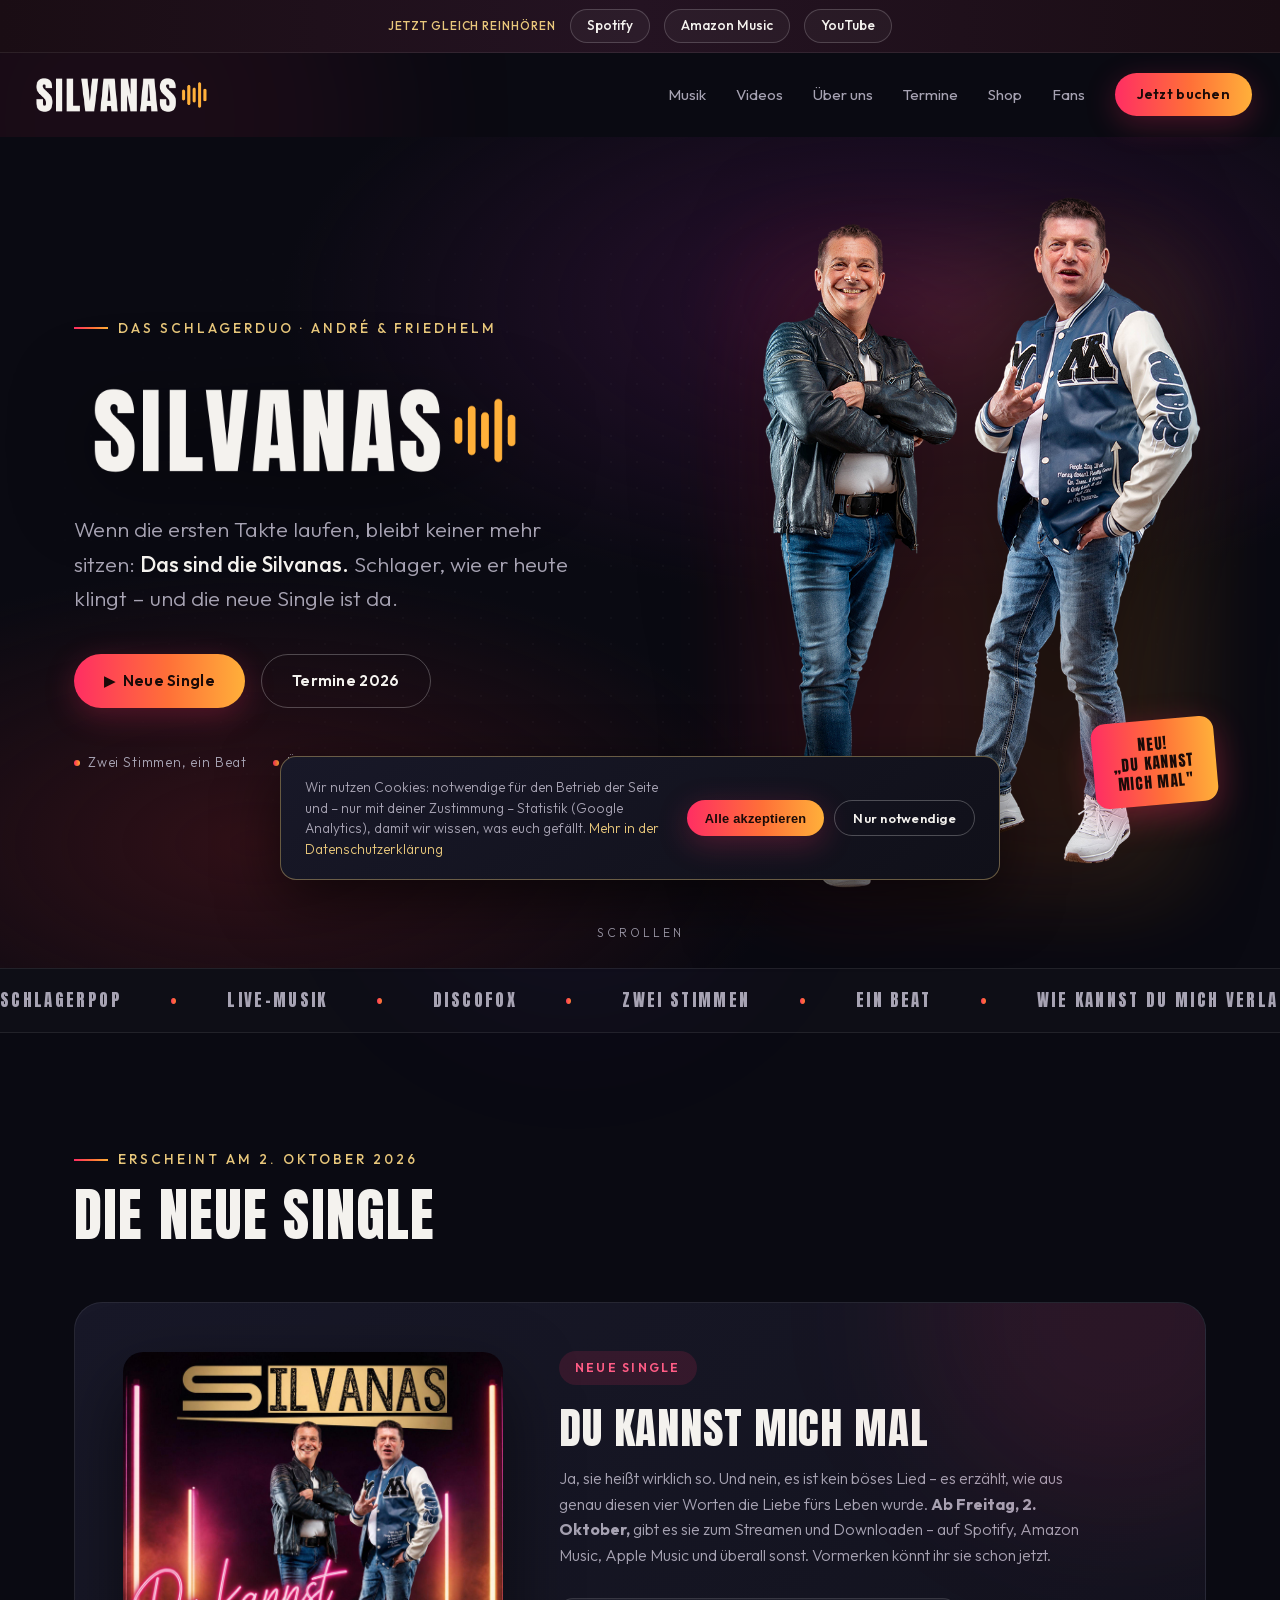
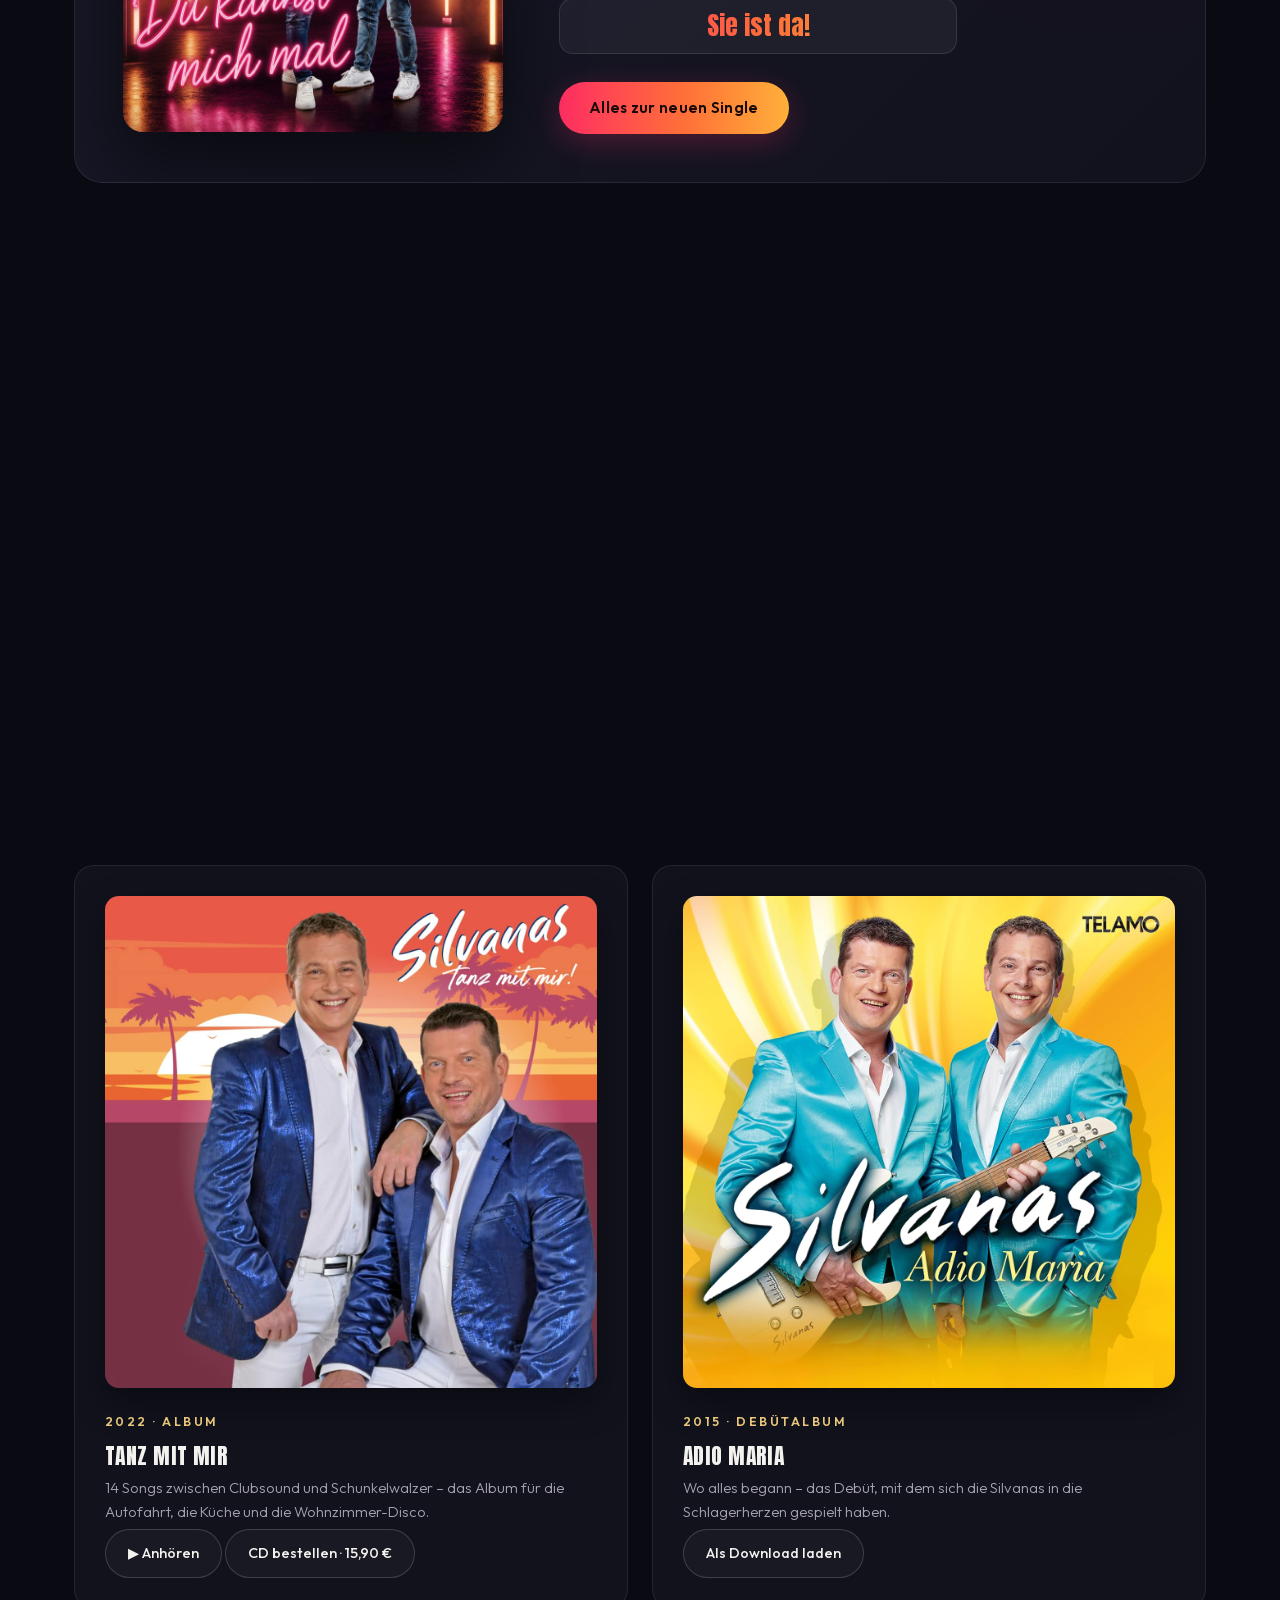
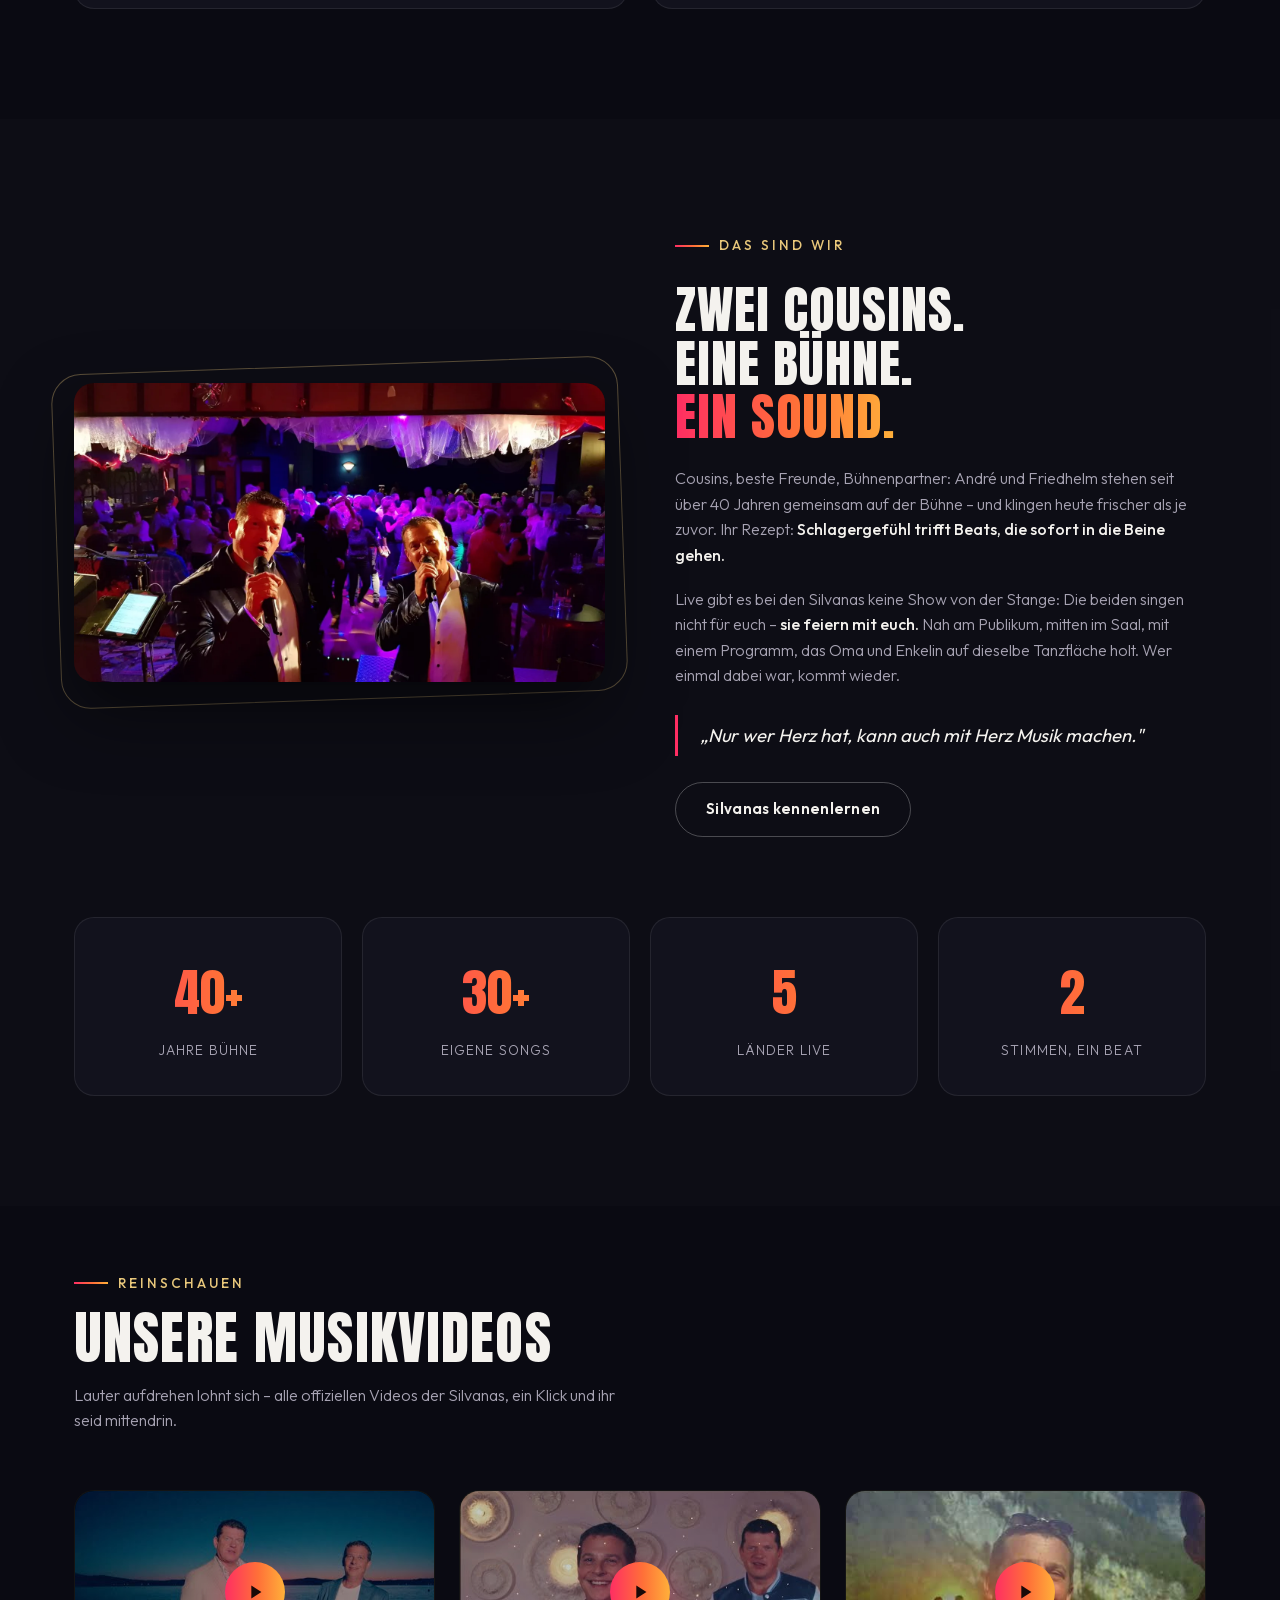
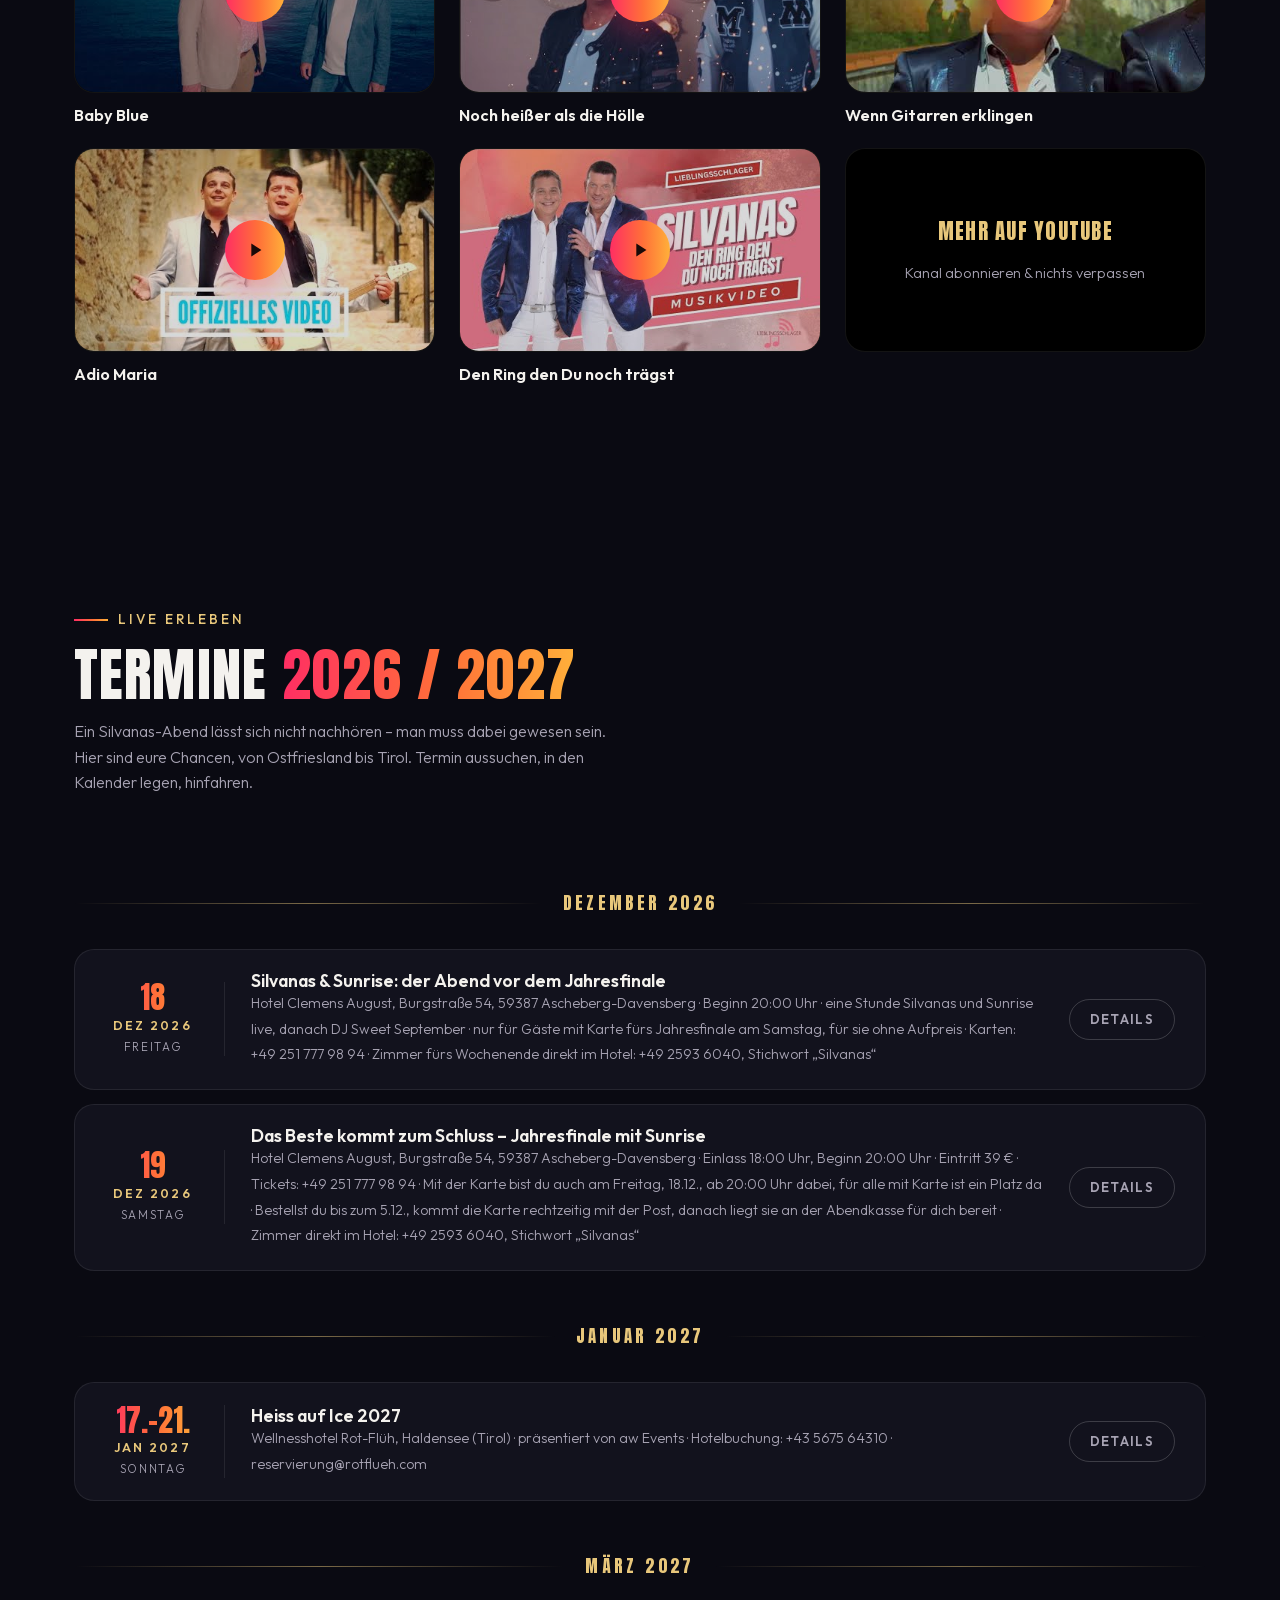
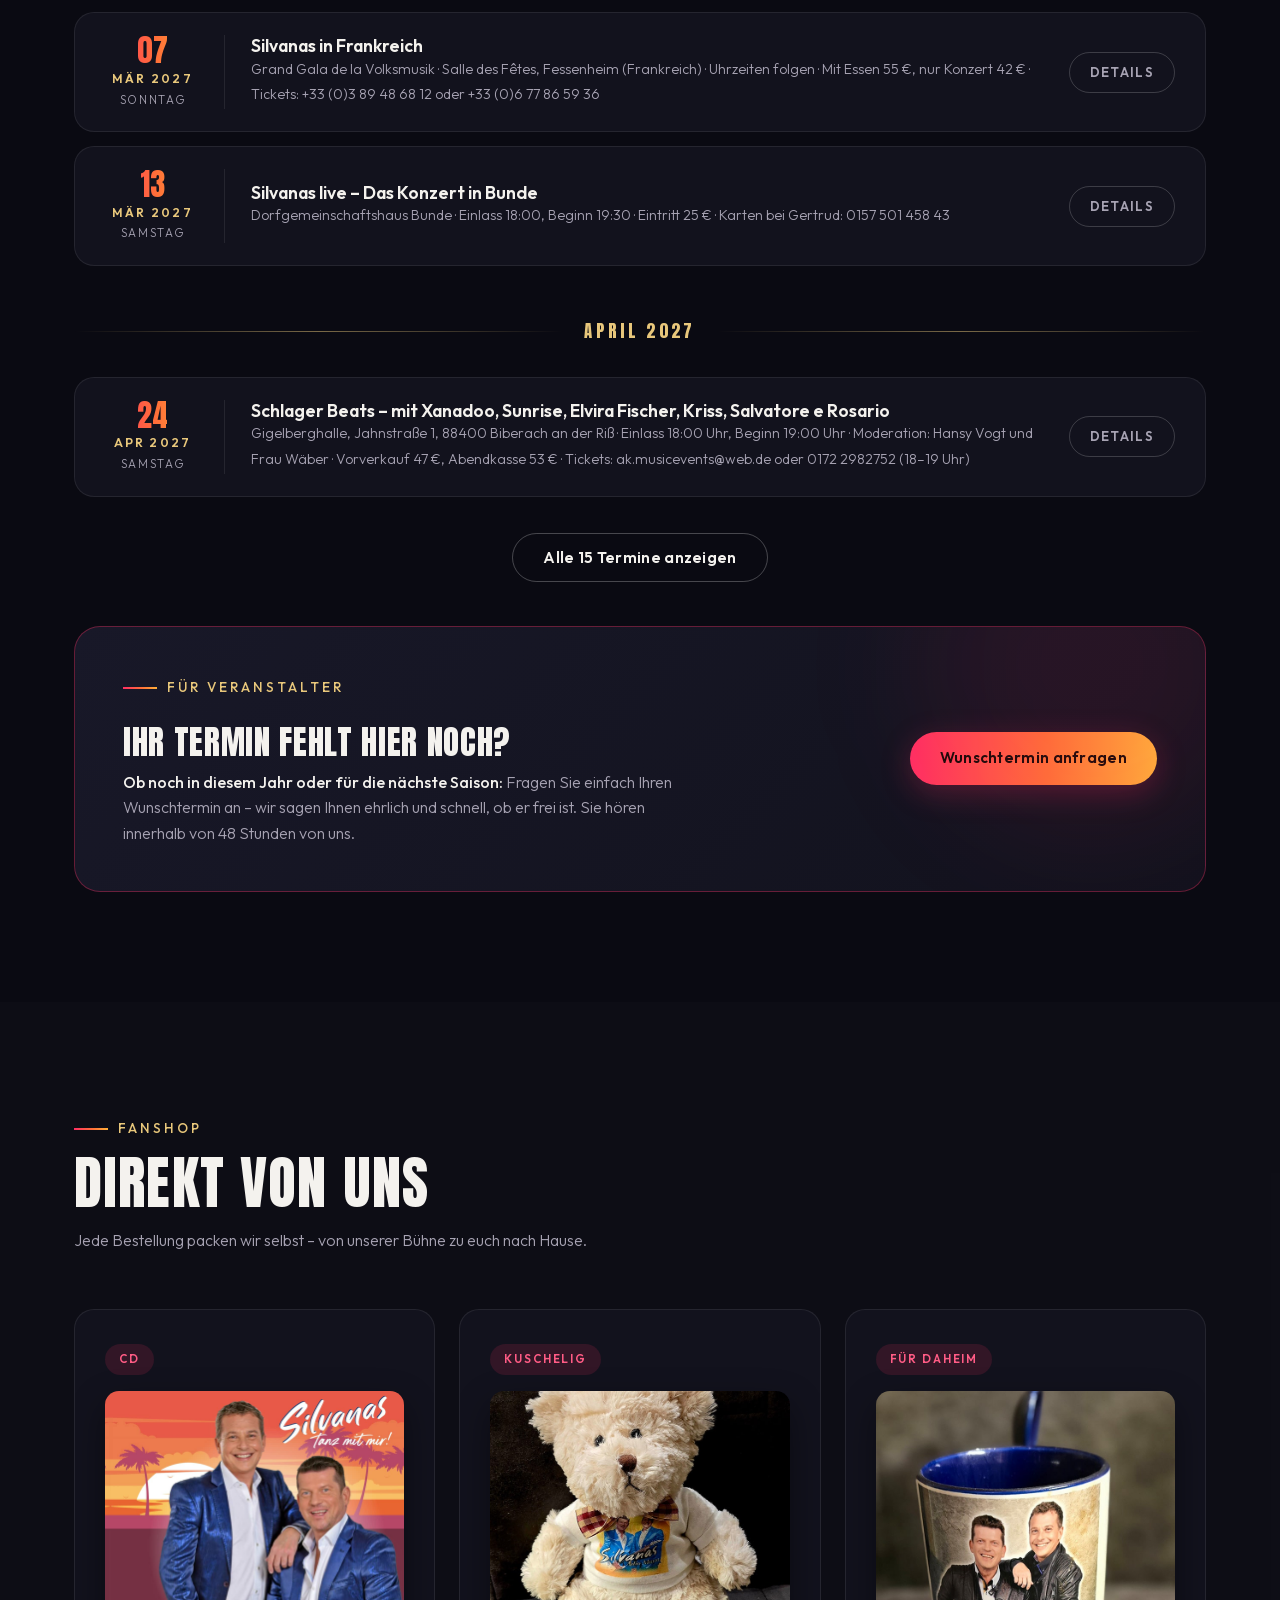
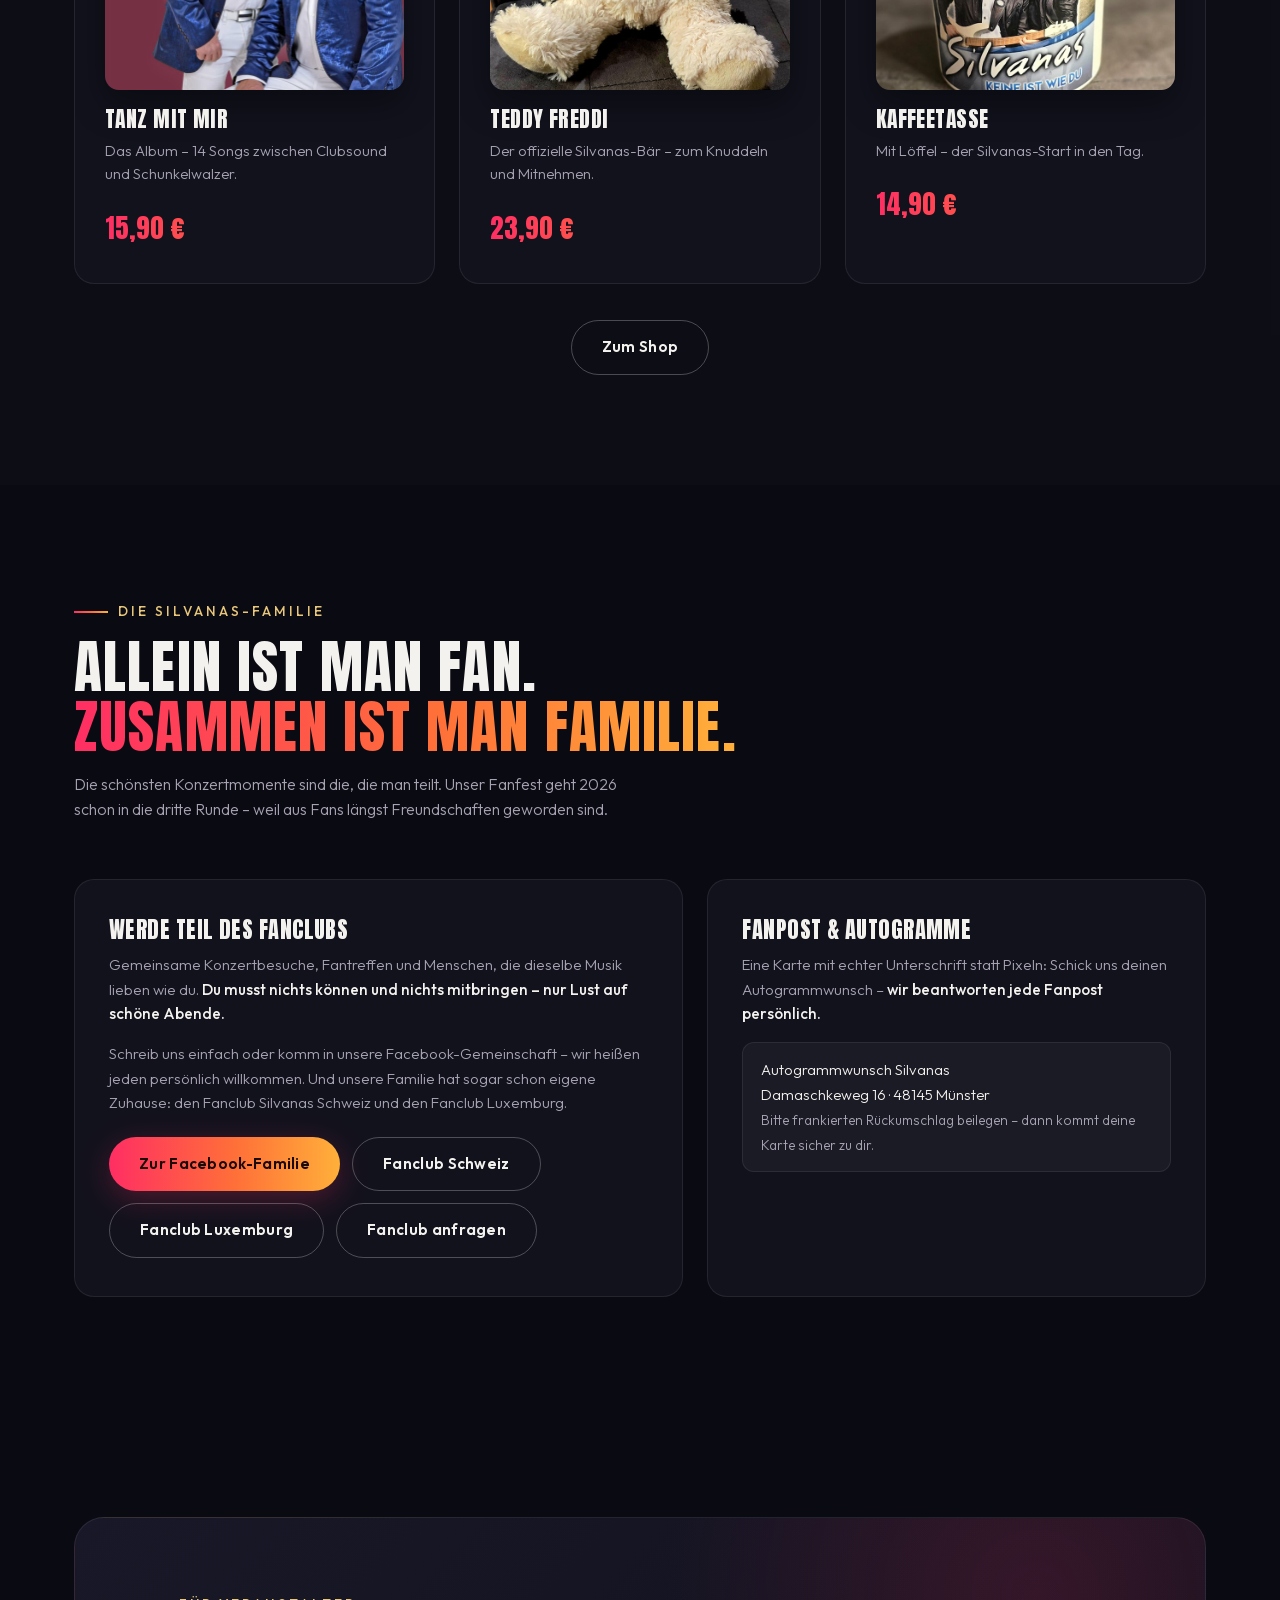
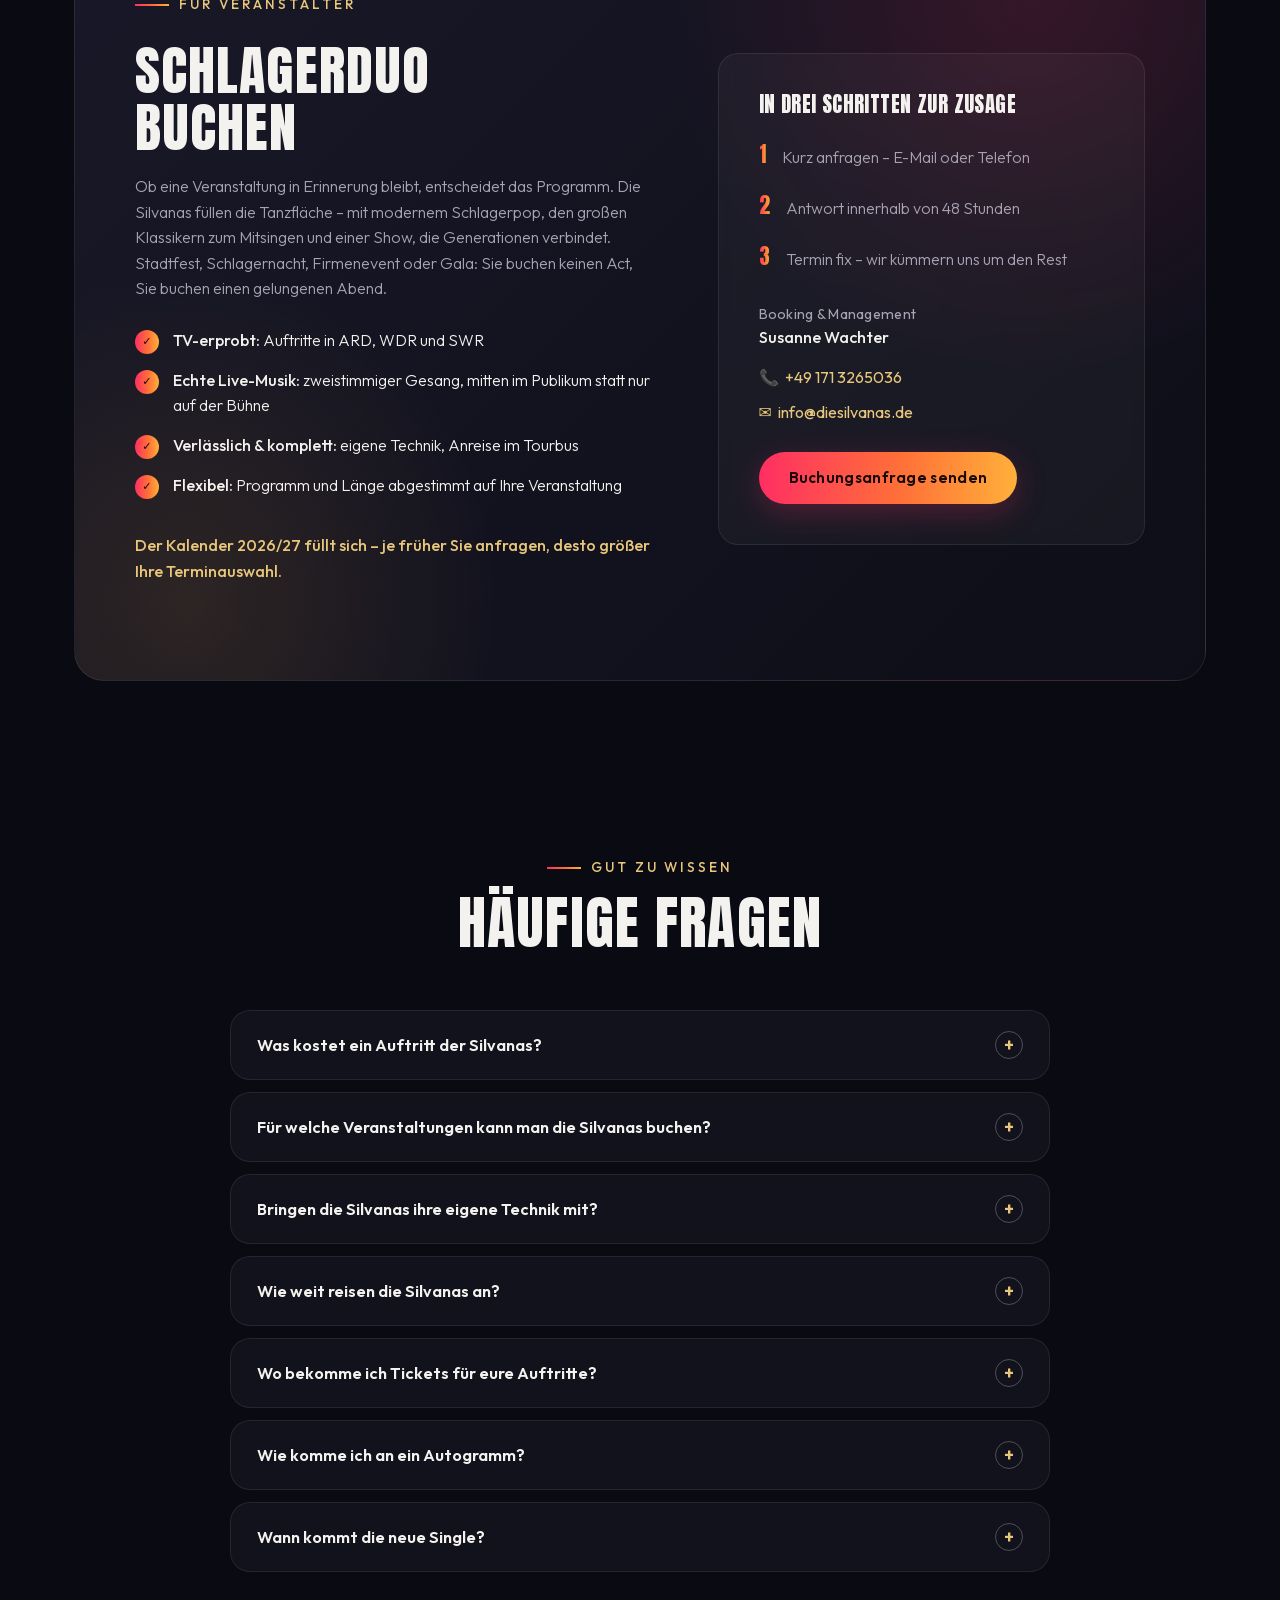
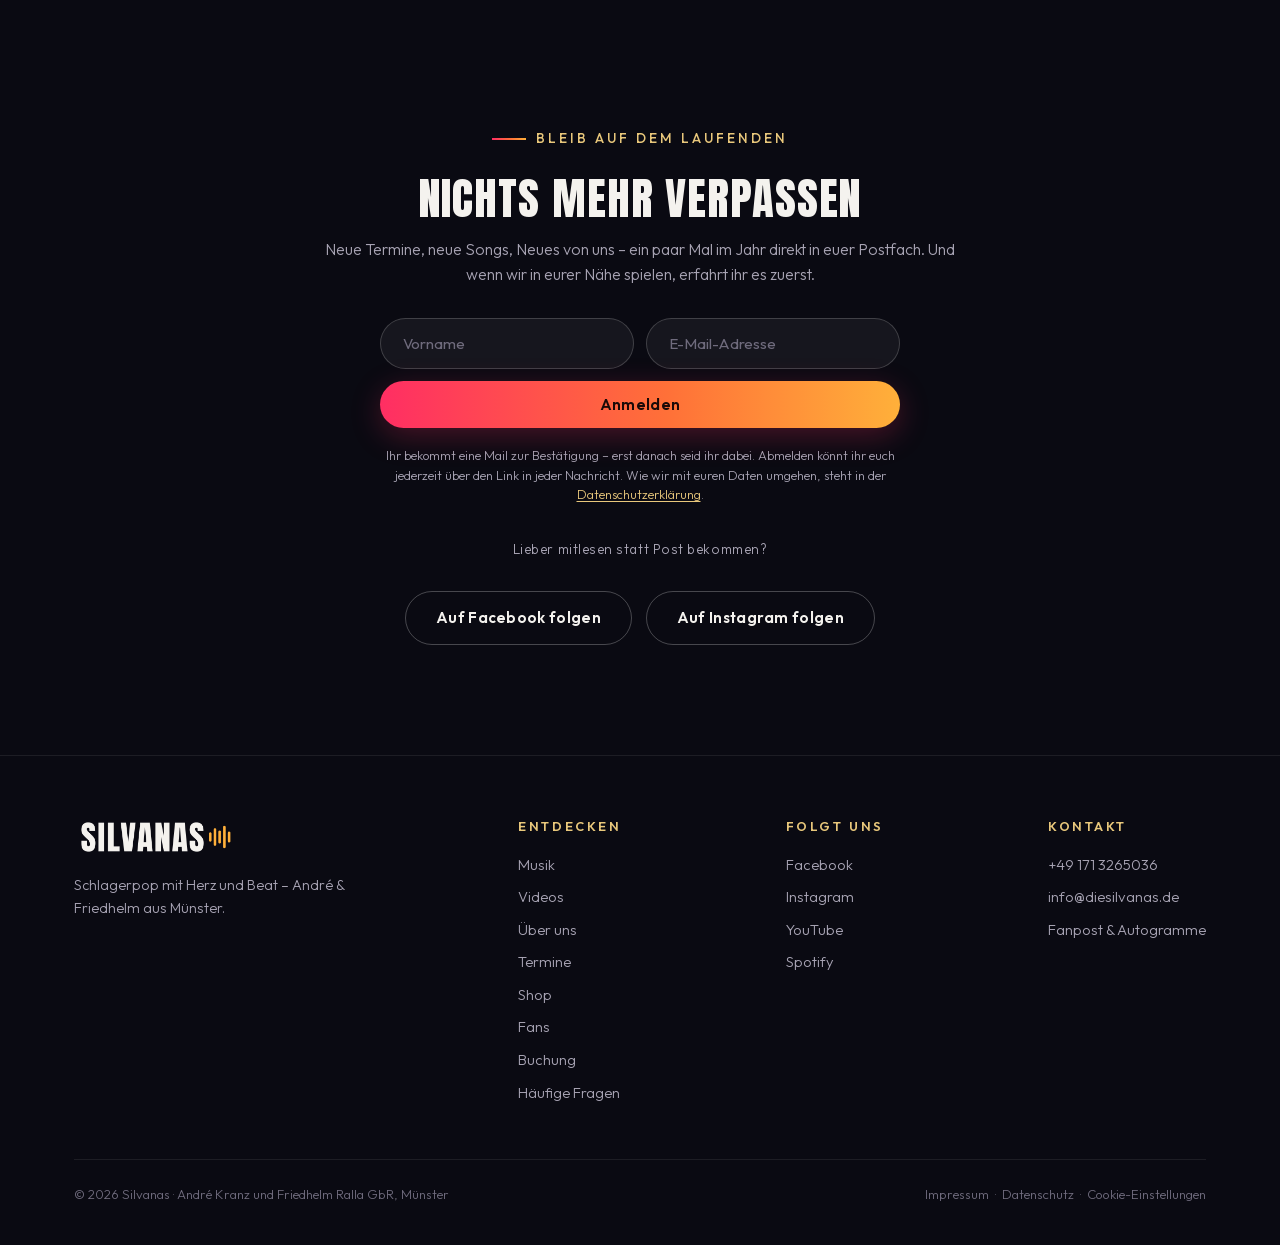
==== commit 703a7dcf: "Website-Update: Neues Logo Bühne: Umschalten 21.11.2026 18:00 Co-Authored-By: Claude Opus 5 <noreply" ====
--- a/index.html
+++ b/index.html
@@ -7,11 +7,13 @@
 <meta name="description" content="Die Silvanas sind André & Friedhelm – das Schlagerduo für modernen Schlagerpop. Neue Single am 2. Oktober 2026, alle Termine & Booking.">
 <link rel="canonical" href="https://www.silvanas.de/">
 <link rel="icon" type="image/svg+xml" href="favicon.svg">
+<link rel="icon" type="image/png" sizes="32x32" href="img/favicon-32.png">
+<link rel="apple-touch-icon" href="img/favicon-180.png">
 <!-- Beim Livegang: relative Pfade unten durch absolute URLs ersetzen (https://www.silvanas.de/...) -->
 <meta property="og:type" content="website">
 <meta property="og:title" content="Silvanas – Schlagerpop mit Herz & Beat">
 <meta property="og:description" content="Die neue Single erscheint am 2. Oktober 2026. Alle Termine 2026/2027 & Booking.">
-<meta property="og:image" content="https://www.silvanas.de/og-image.jpg">
+<meta property="og:image" content="https://www.silvanas.de/og-image.jpg?v=2">
 <meta property="og:url" content="https://www.silvanas.de/">
 <meta name="twitter:card" content="summary_large_image">
 <link rel="stylesheet" href="fonts/fonts.css">
@@ -449,7 +451,7 @@
 <nav id="nav">
   <div class="bar">
     <a href="#top" class="logo" aria-label="Silvanas Startseite">
-      <img src="logo-original.png" alt="Silvanas" style="height:48px;width:auto;display:block">
+      <img src="img/logo-buehne.png" alt="Silvanas" style="height:48px;width:auto;display:block">
     </a>
     <div class="nav-links" id="navLinks">
       <a href="#single">Musik</a>
@@ -472,7 +474,7 @@
   <div class="wrap hero-grid">
     <div class="hero">
       <span class="kicker">Das Schlagerduo · André &amp; Friedhelm</span>
-      <h1><img src="logo-original.png" alt="Silvanas – das Schlagerduo" style="width:min(85%,460px);height:auto;display:block;margin:6px 0 4px;filter:drop-shadow(0 14px 40px rgba(0,0,0,.55))"></h1>
+      <h1><img src="img/logo-buehne.png" alt="Silvanas – das Schlagerduo" style="width:min(85%,460px);height:auto;display:block;margin:6px 0 4px;filter:drop-shadow(0 14px 40px rgba(0,0,0,.55))"></h1>
       <p class="sub">Wenn die ersten Takte laufen, bleibt keiner mehr sitzen: <b>Das sind die Silvanas.</b> Schlager, wie er heute klingt – <span id="hero-single-satz">und die neue Single kommt am 2. Oktober.</span></p>
       <div class="hero-ctas">
         <a class="btn btn-grad" href="#single">▶&nbsp; Neue Single</a>
@@ -799,7 +801,7 @@
     <div class="foot">
       <div>
         <a href="#top" class="logo" aria-label="Silvanas">
-          <img src="logo-original.png" alt="Silvanas" style="height:42px;width:auto;display:block">
+          <img src="img/logo-buehne.png" alt="Silvanas" style="height:42px;width:auto;display:block">
         </a>
         <p style="color:var(--muted);font-size:.9rem;margin-top:16px;max-width:280px">Schlagerpop mit Herz und Beat – André &amp; Friedhelm aus Münster.</p>
       </div>
@@ -948,7 +950,7 @@
   {start:'2027-03-07', title:'Silvanas in Frankreich', venue:'Grand Gala de la Volksmusik · Salle des Fêtes, Fessenheim (Frankreich) · Uhrzeiten folgen · Mit Essen 55 €, nur Konzert 42 € · Tickets: +33 (0)3 89 48 68 12 oder +33 (0)6 77 86 59 36', flyer:'flyer/flyer-frankreich.jpg'},
   {start:'2027-03-13', title:'Silvanas live – Das Konzert in Bunde', venue:'Dorfgemeinschaftshaus Bunde · Einlass 18:00, Beginn 19:30 · Eintritt 25 € · Karten bei Gertrud: 0157 501 458 43', flyer:'flyer/flyer-bunde-2027.jpg'},
   {start:'2027-04-24', title:'Schlager Beats – mit Xanadoo, Sunrise, Elvira Fischer, Kriss, Salvatore e Rosario', venue:'Gigelberghalle, Jahnstraße 1, 88400 Biberach an der Riß · Einlass 18:00 Uhr, Beginn 19:00 Uhr · Moderation: Hansy Vogt und Frau Wäber · Vorverkauf 47 €, Abendkasse 53 € · Tickets: ak.musicevents@web.de oder 0172 2982752 (18–19 Uhr)', zeit:'19:00', flyer:'flyer/flyer-biberach-2027.jpg'},
-  {start:'2027-05-01', title:'Silvanas live im Falkenheim', venue:'Gaststätte Zum Falkenheim, Germersheimer Straße 86, 90469 Nürnberg · Beginn 20:00 Uhr, Silvanas ab 21:00 Uhr · zweimal 45 Minuten plus Zugaben', zeit:'21:00'},
+  {start:'2027-05-01', title:'Tanz in den Mai im Falkenheim', venue:'Gaststätte Zum Falkenheim, Germersheimer Straße 86, 90469 Nürnberg · Einlass 18:00 Uhr, Beginn 20:00 Uhr, Silvanas ab 21:00 Uhr · mit Fred am Keyboard · Eintritt 25 € · Karten nur im Vorverkauf: +49 911 487012 oder info@zumfalkenheim.de', zeit:'21:00', flyer:'flyer/flyer-falkenheim-2027.jpg'},
   {start:'2027-05-09', title:'Muttertags-Brunch – Peter\'s Music Room', venue:'Peter\'s Music Room, Wynentalstrasse 5, 5723 Teufenthal (Schweiz) · Beginn 10:00 Uhr · Konzert mit Brunch Fr. 59.– · Reservierung: 079 299 96 54', flyer:'flyer/flyer-muttertagsbrunch-2027.jpg'},
   {start:'2027-07-06', title:'Silvanas zu Gast im „Zum fahrenden Musikanten“', venue:'Gaststätte „Zum fahrenden Musikanten“, Kastanienweg 7, 06295 Lutherstadt Eisleben · Beginn 15:00 Uhr, Konzert ca. 15:15 Uhr in zwei Blöcken · Karten und Eintritt: telefonisch bei der Gaststätte, 034776 20350', zeit:'15:15'},
   {start:'2027-07-10', title:'Schlagernacht in Weiß', venue:'Döckingen · präsentiert von Radio Schlagerparadies · mit vielen Gästen aus der Schlagerwelt · Infos und Tickets: www.schlagernachtinweiss.de', tickets:'https://www.schlagernachtinweiss.de', flyer:'flyer/flyer-schlagernacht-in-weiss-2027.jpg'},
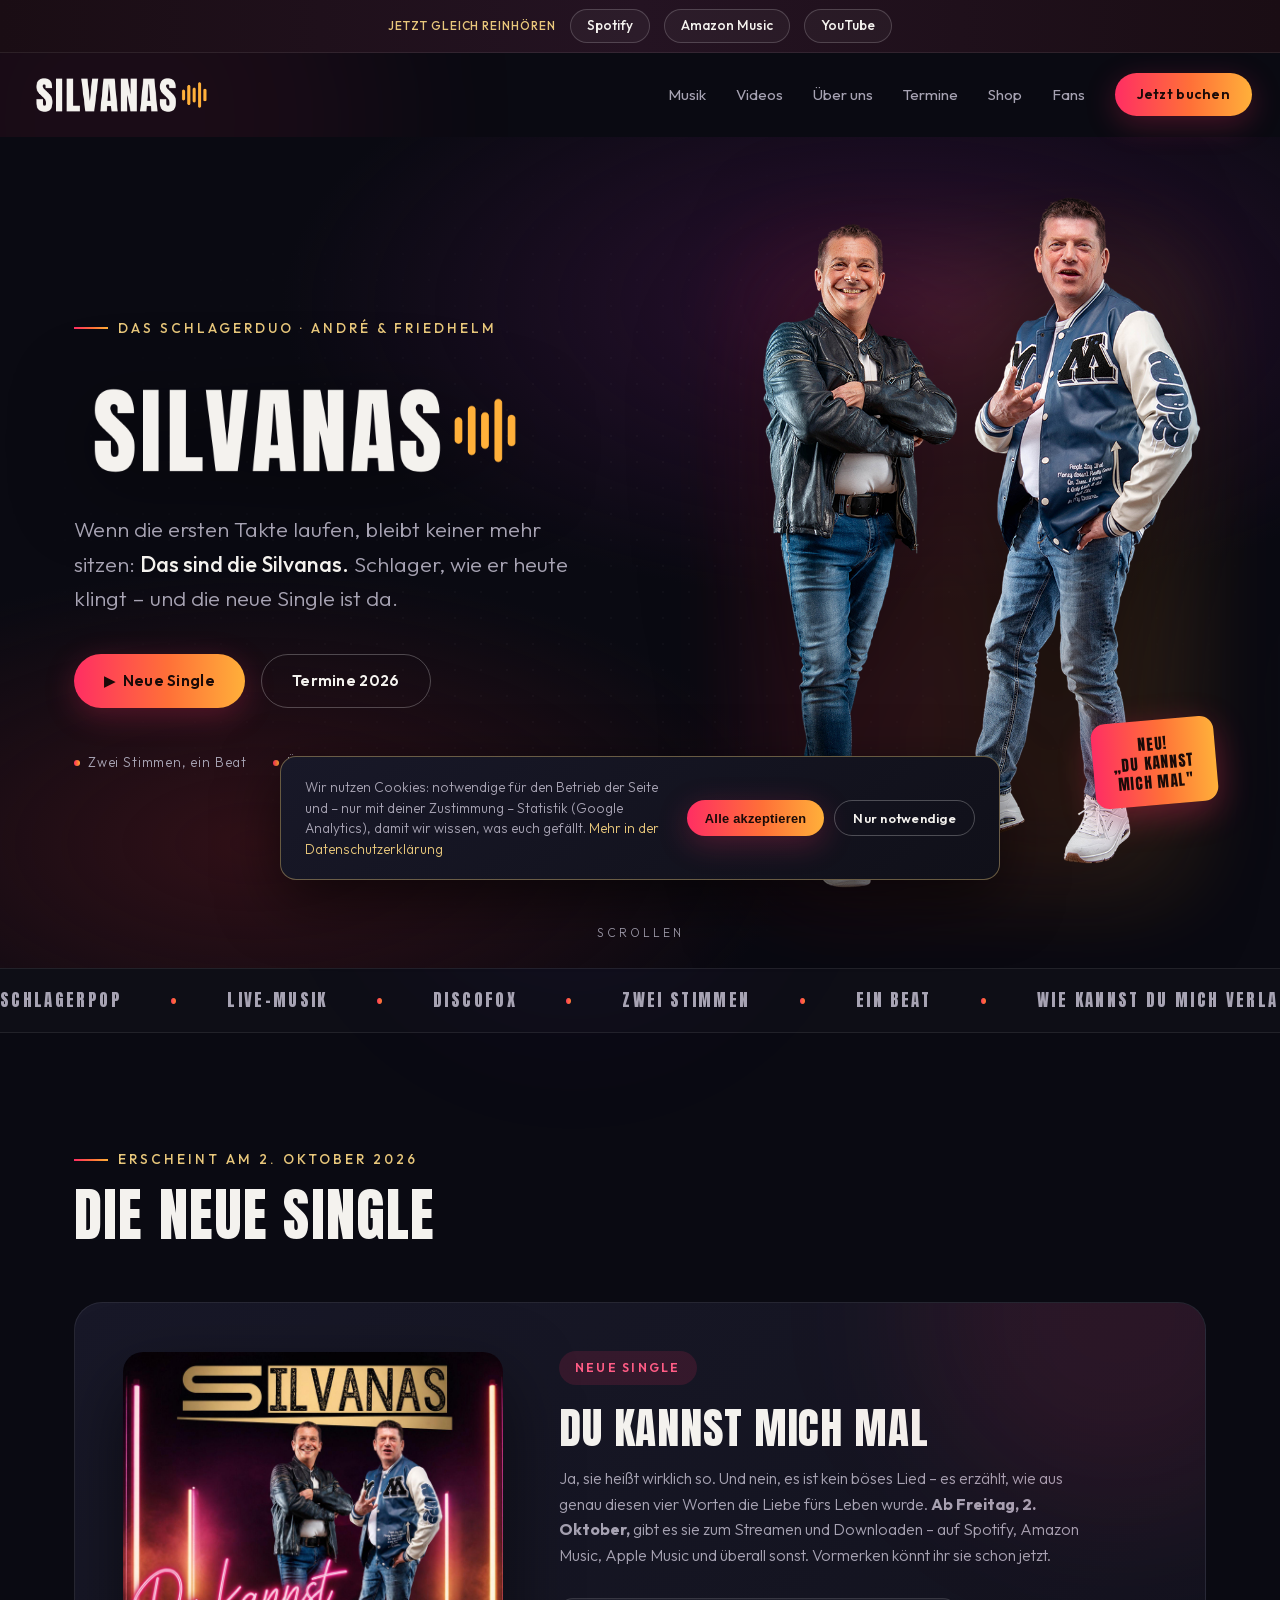
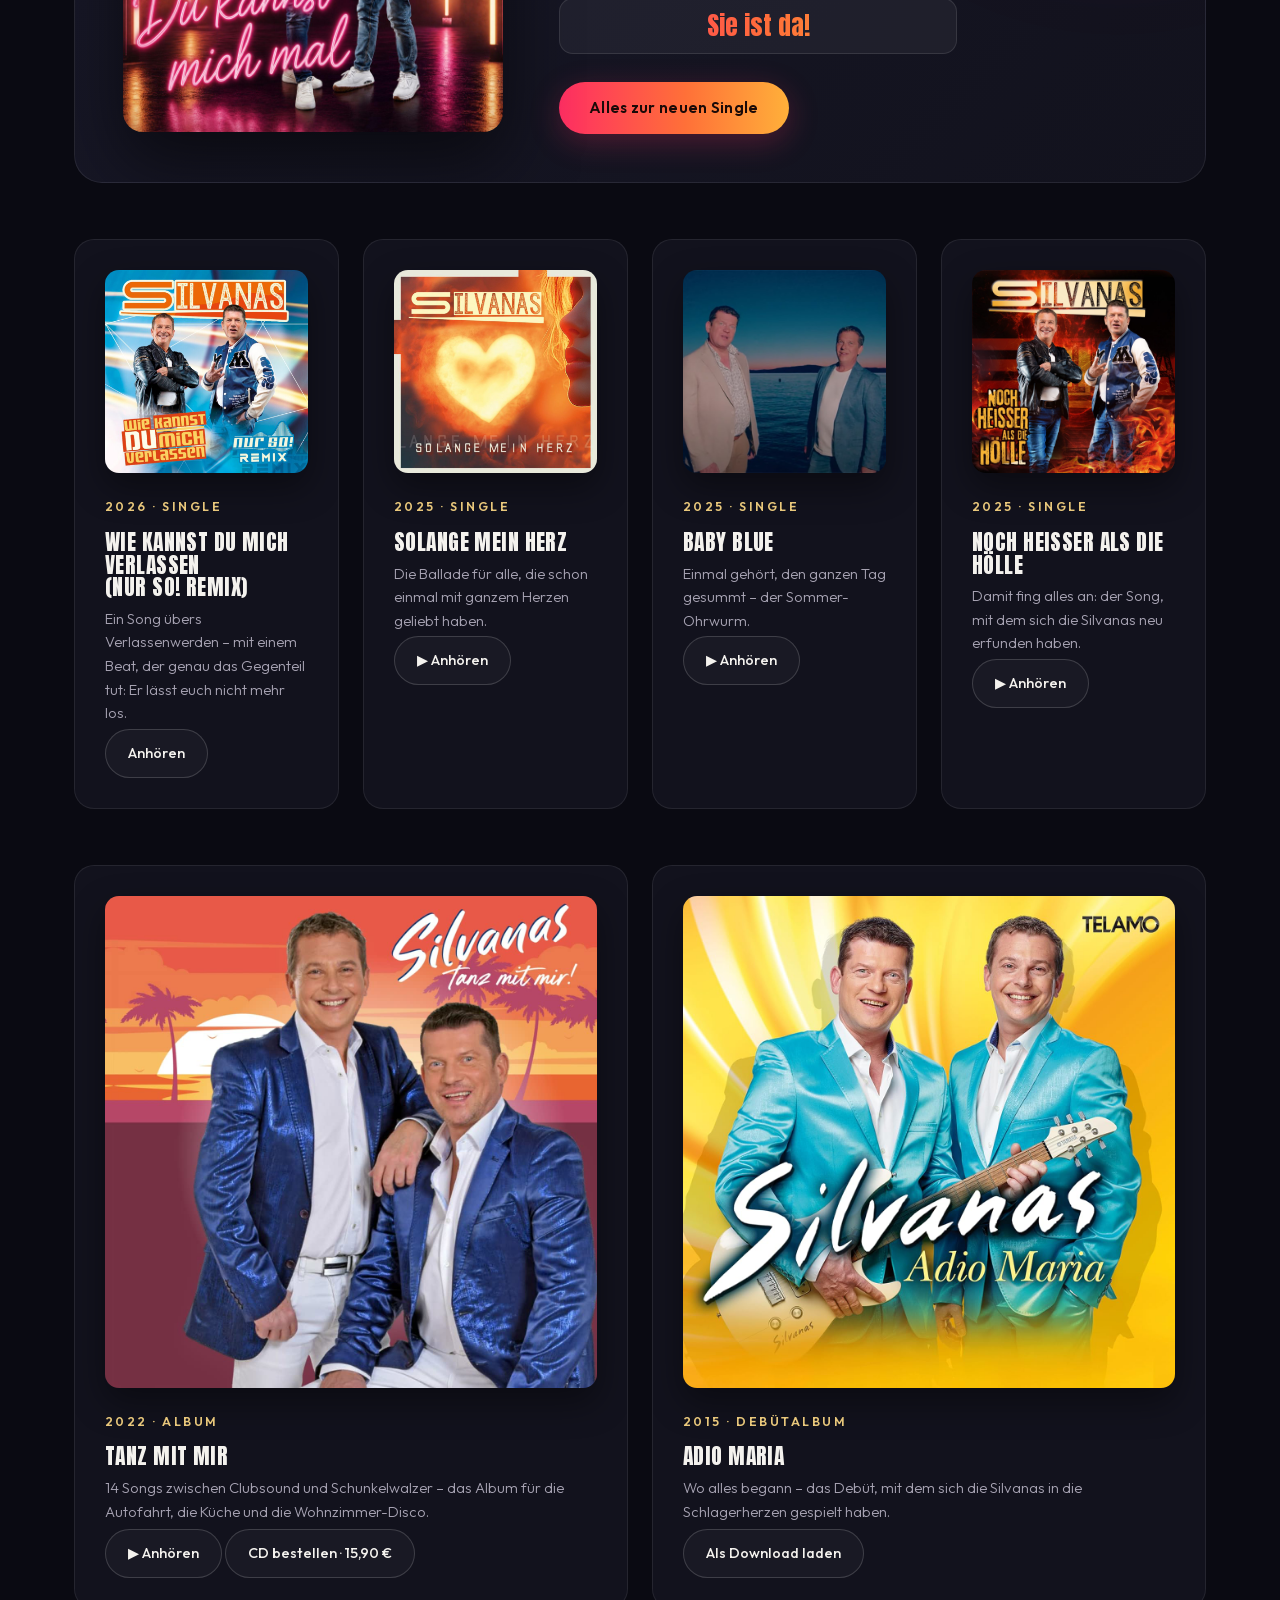
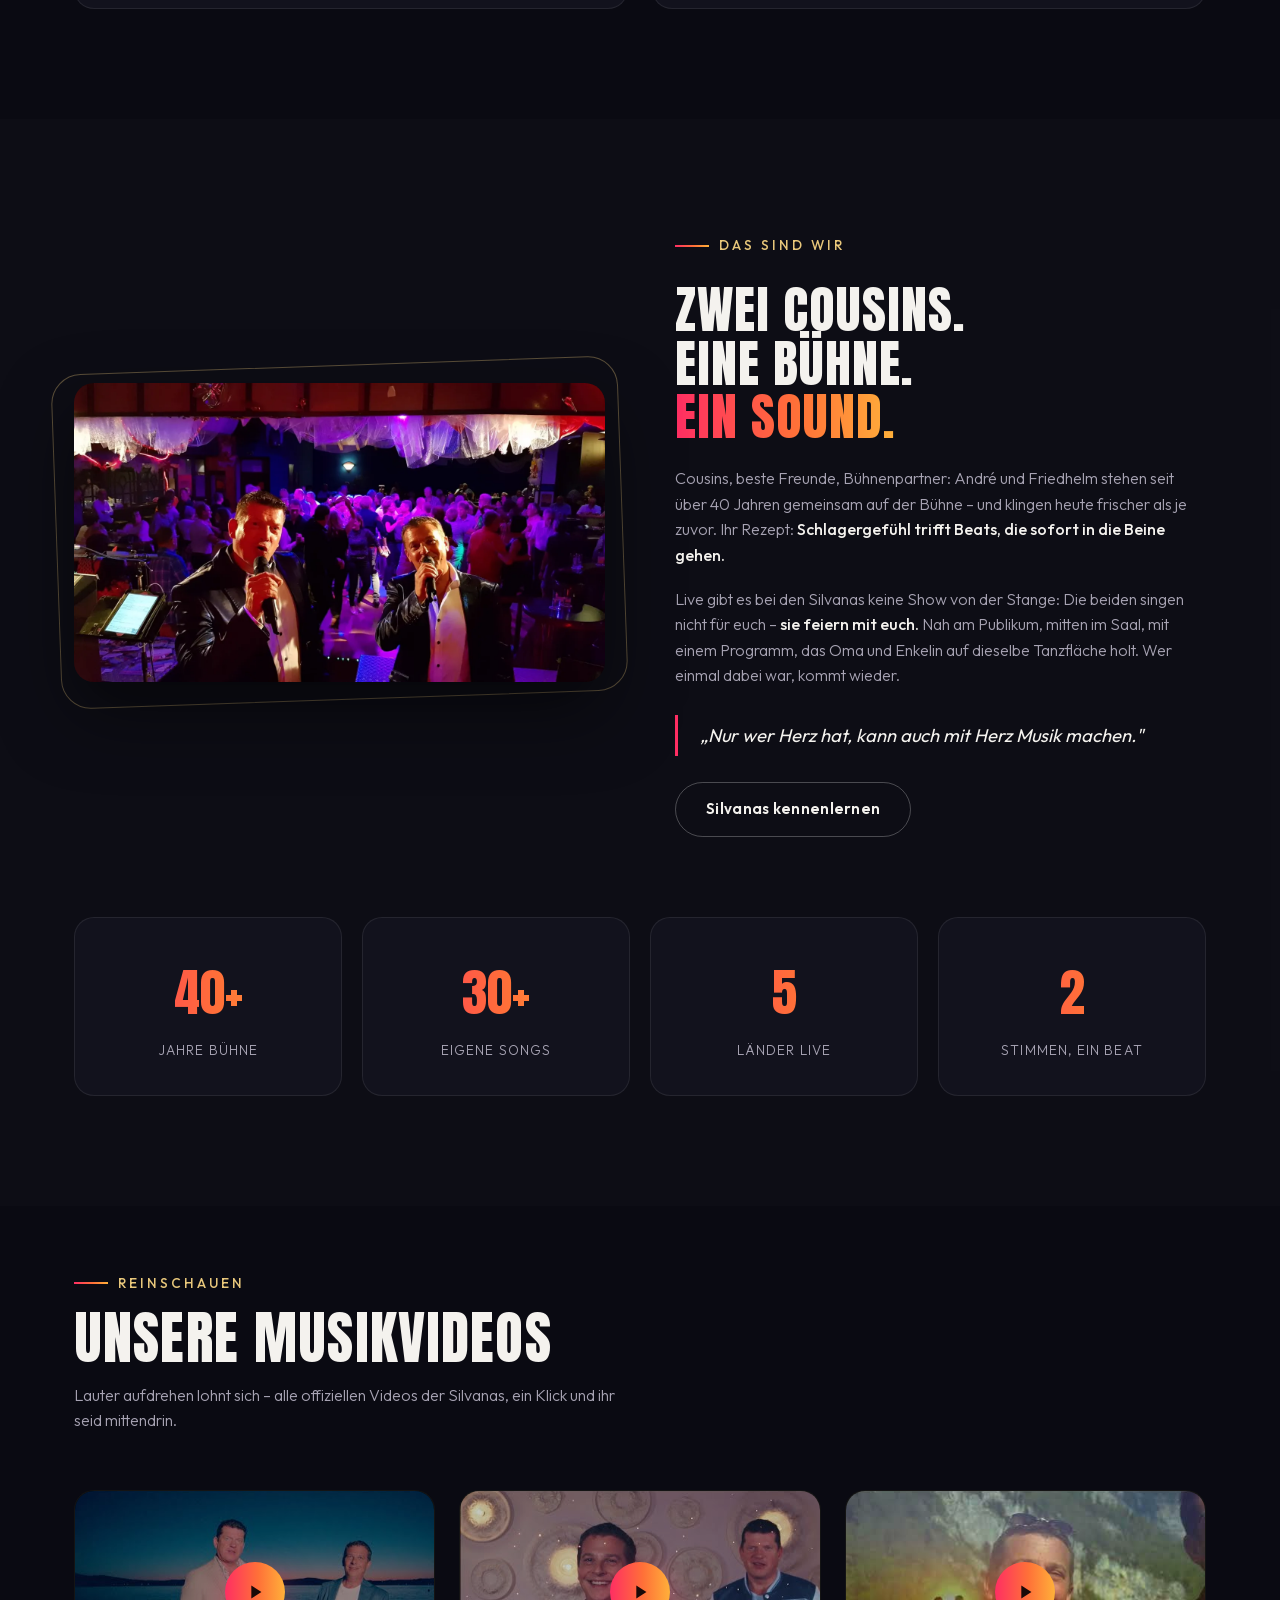
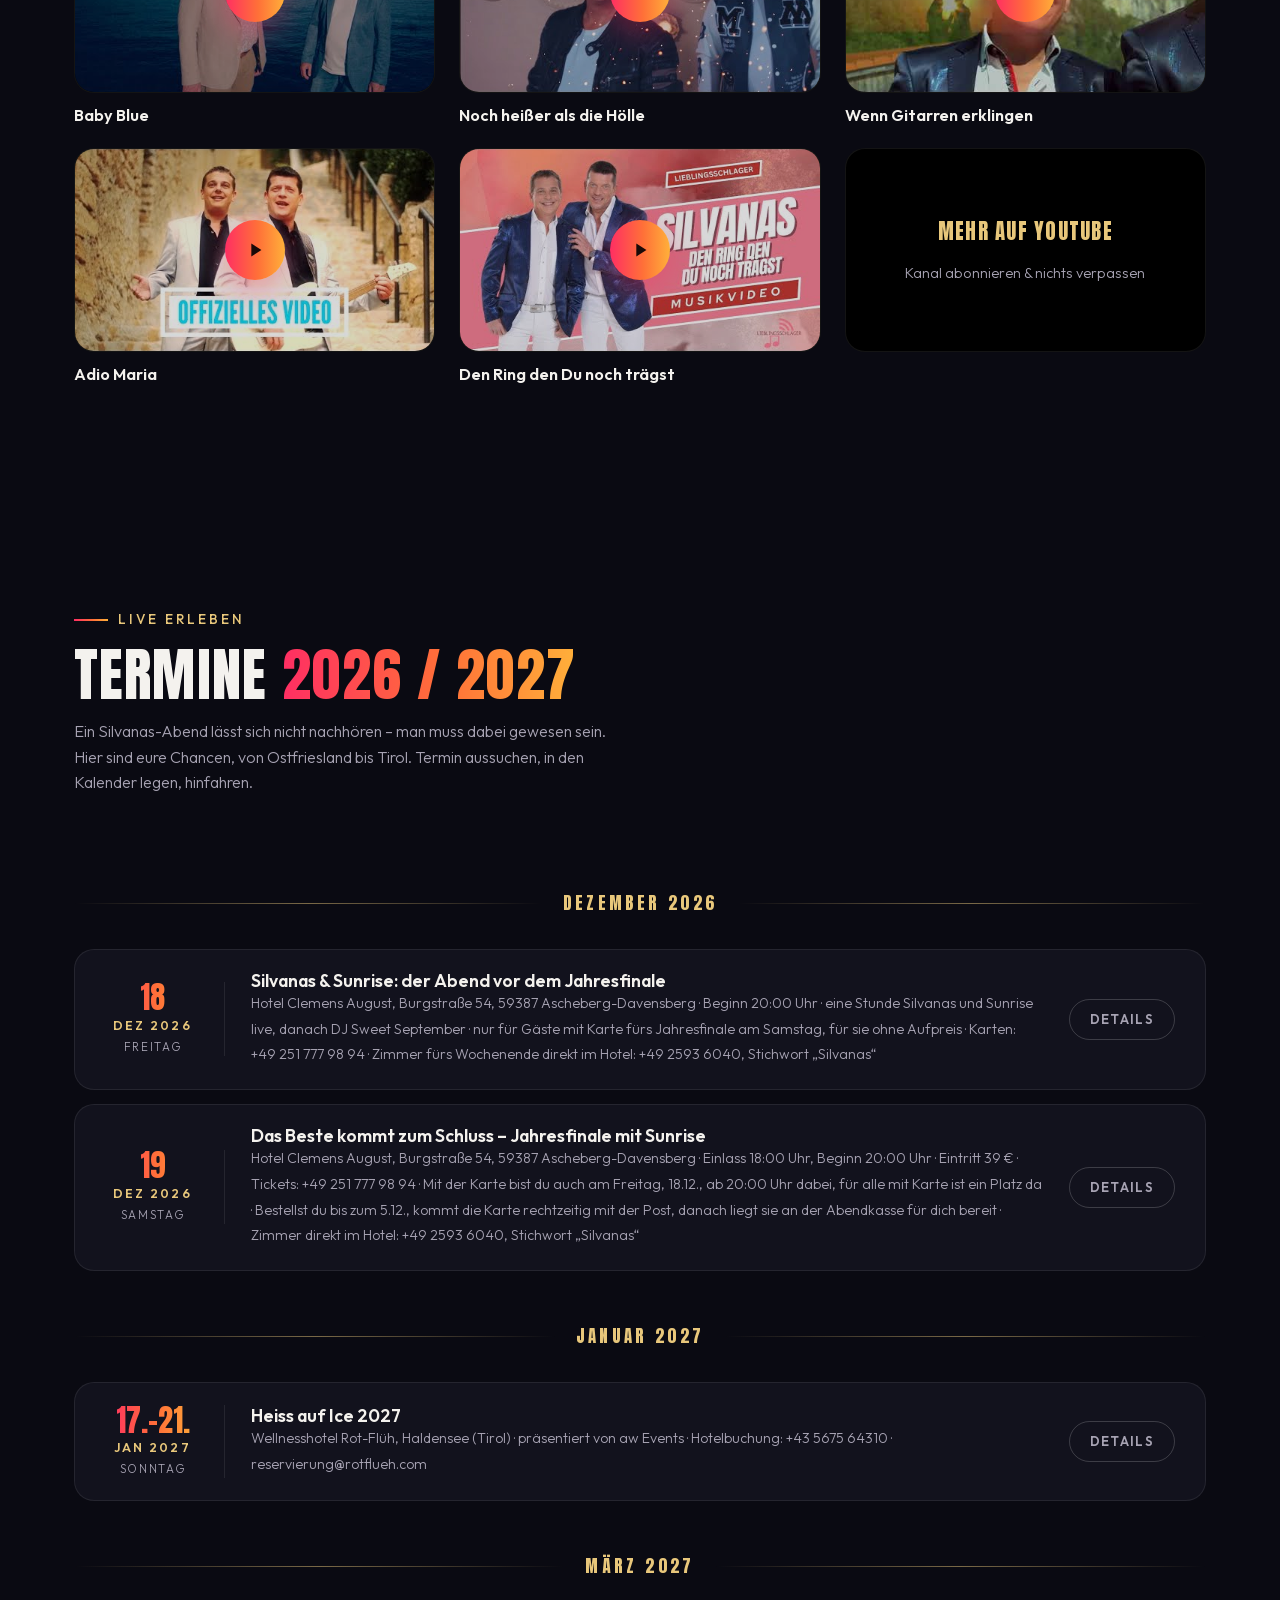
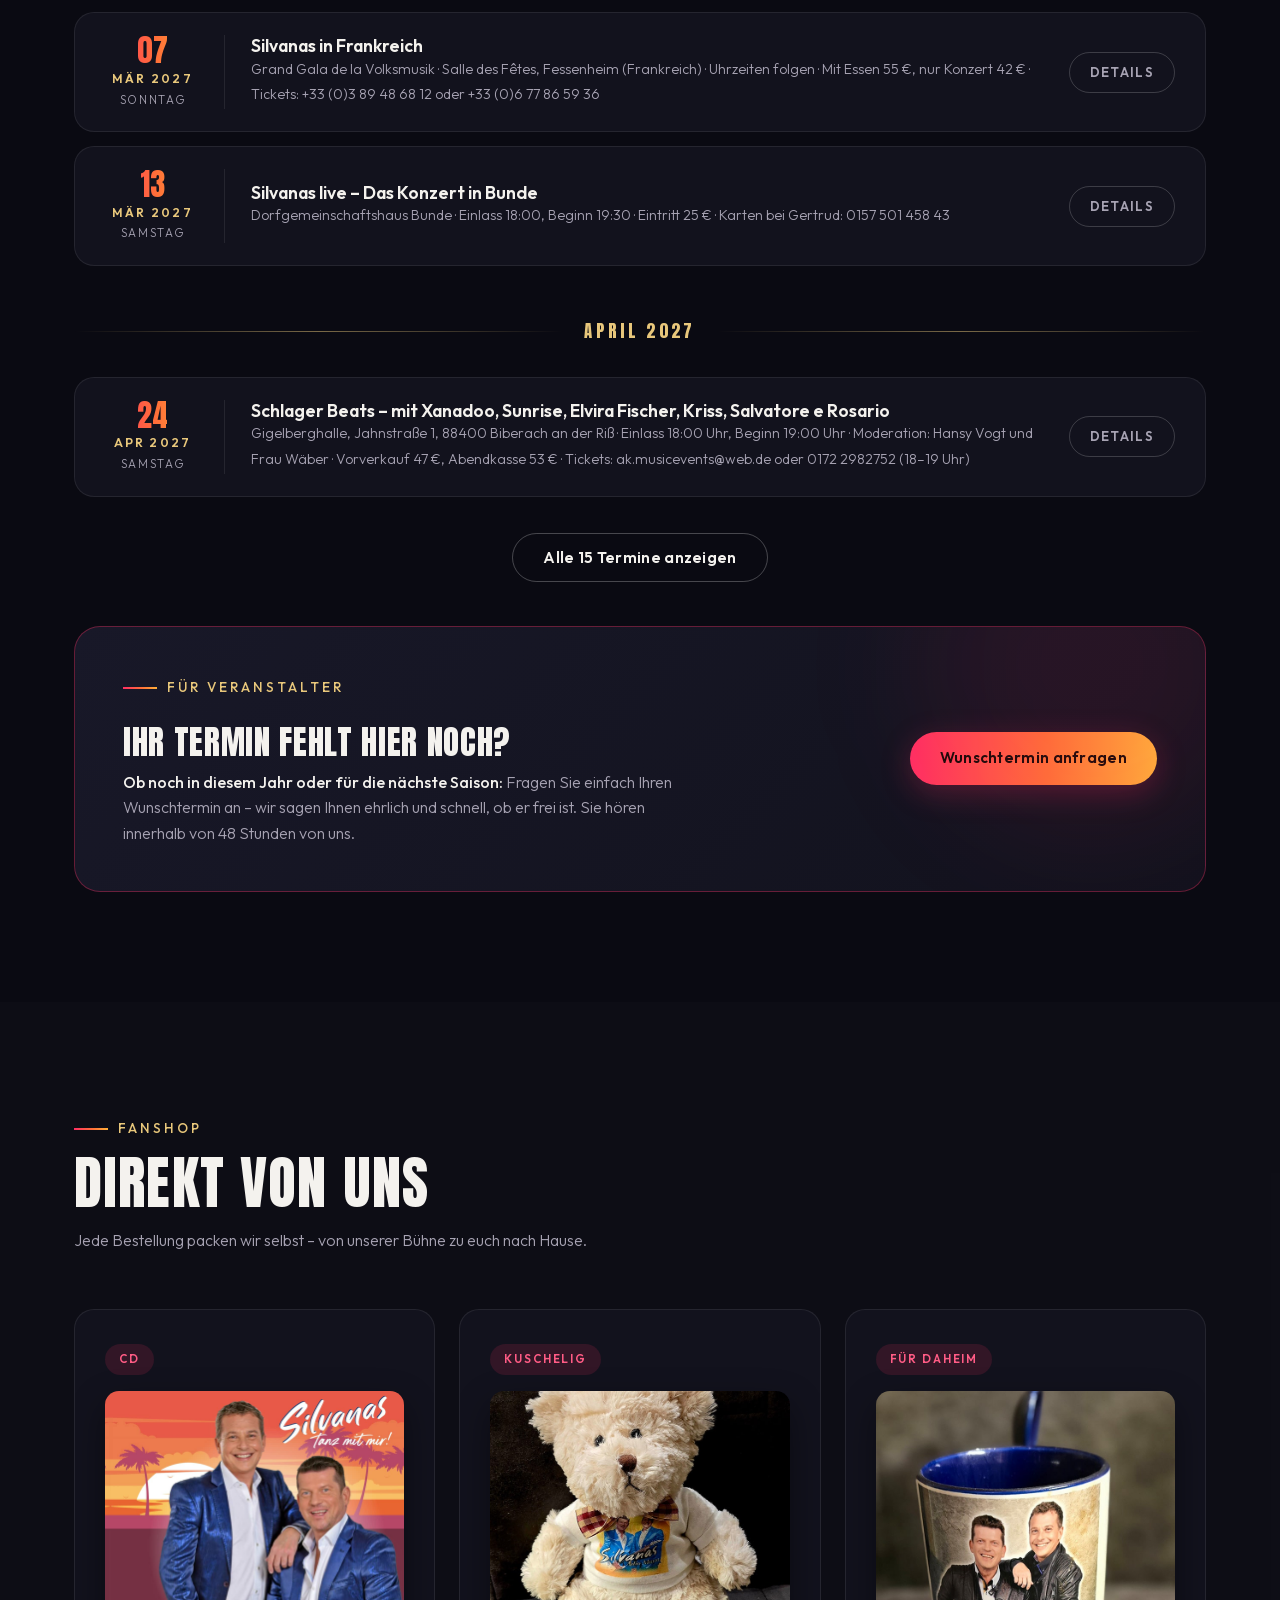
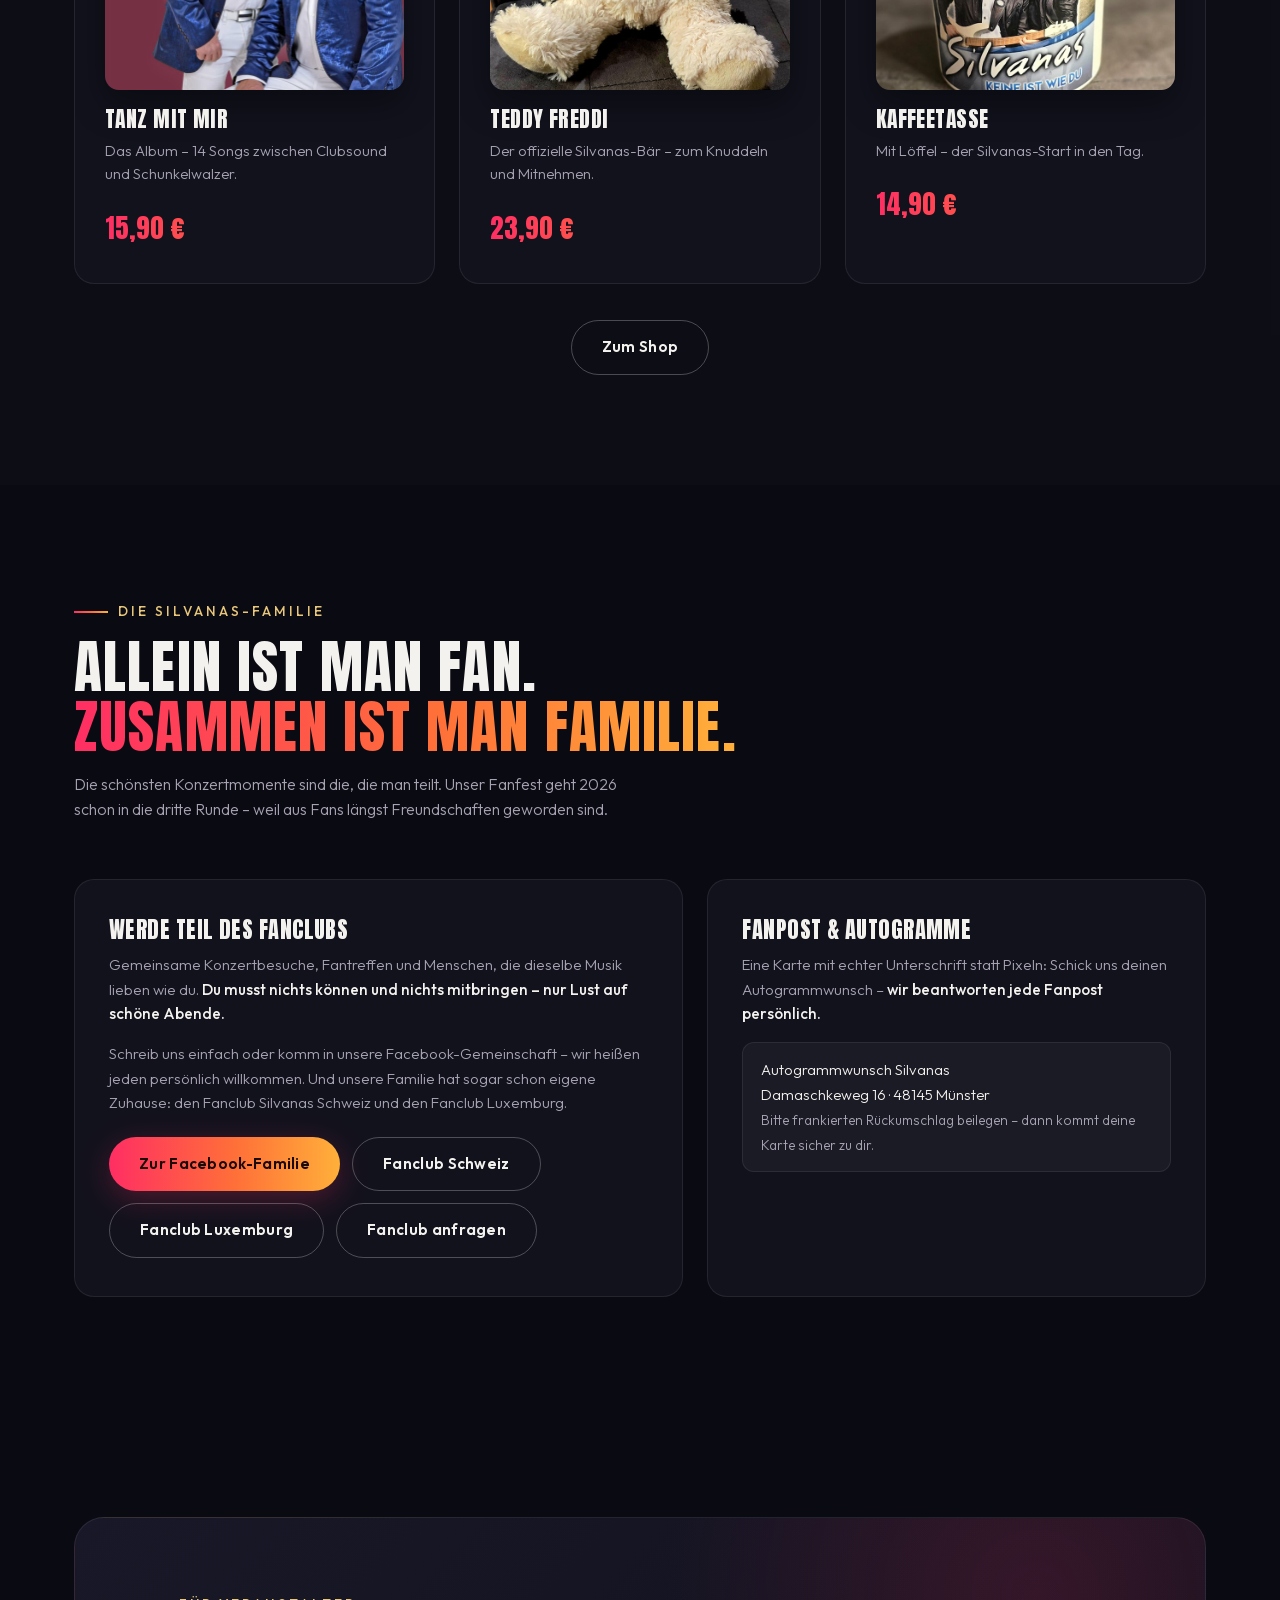
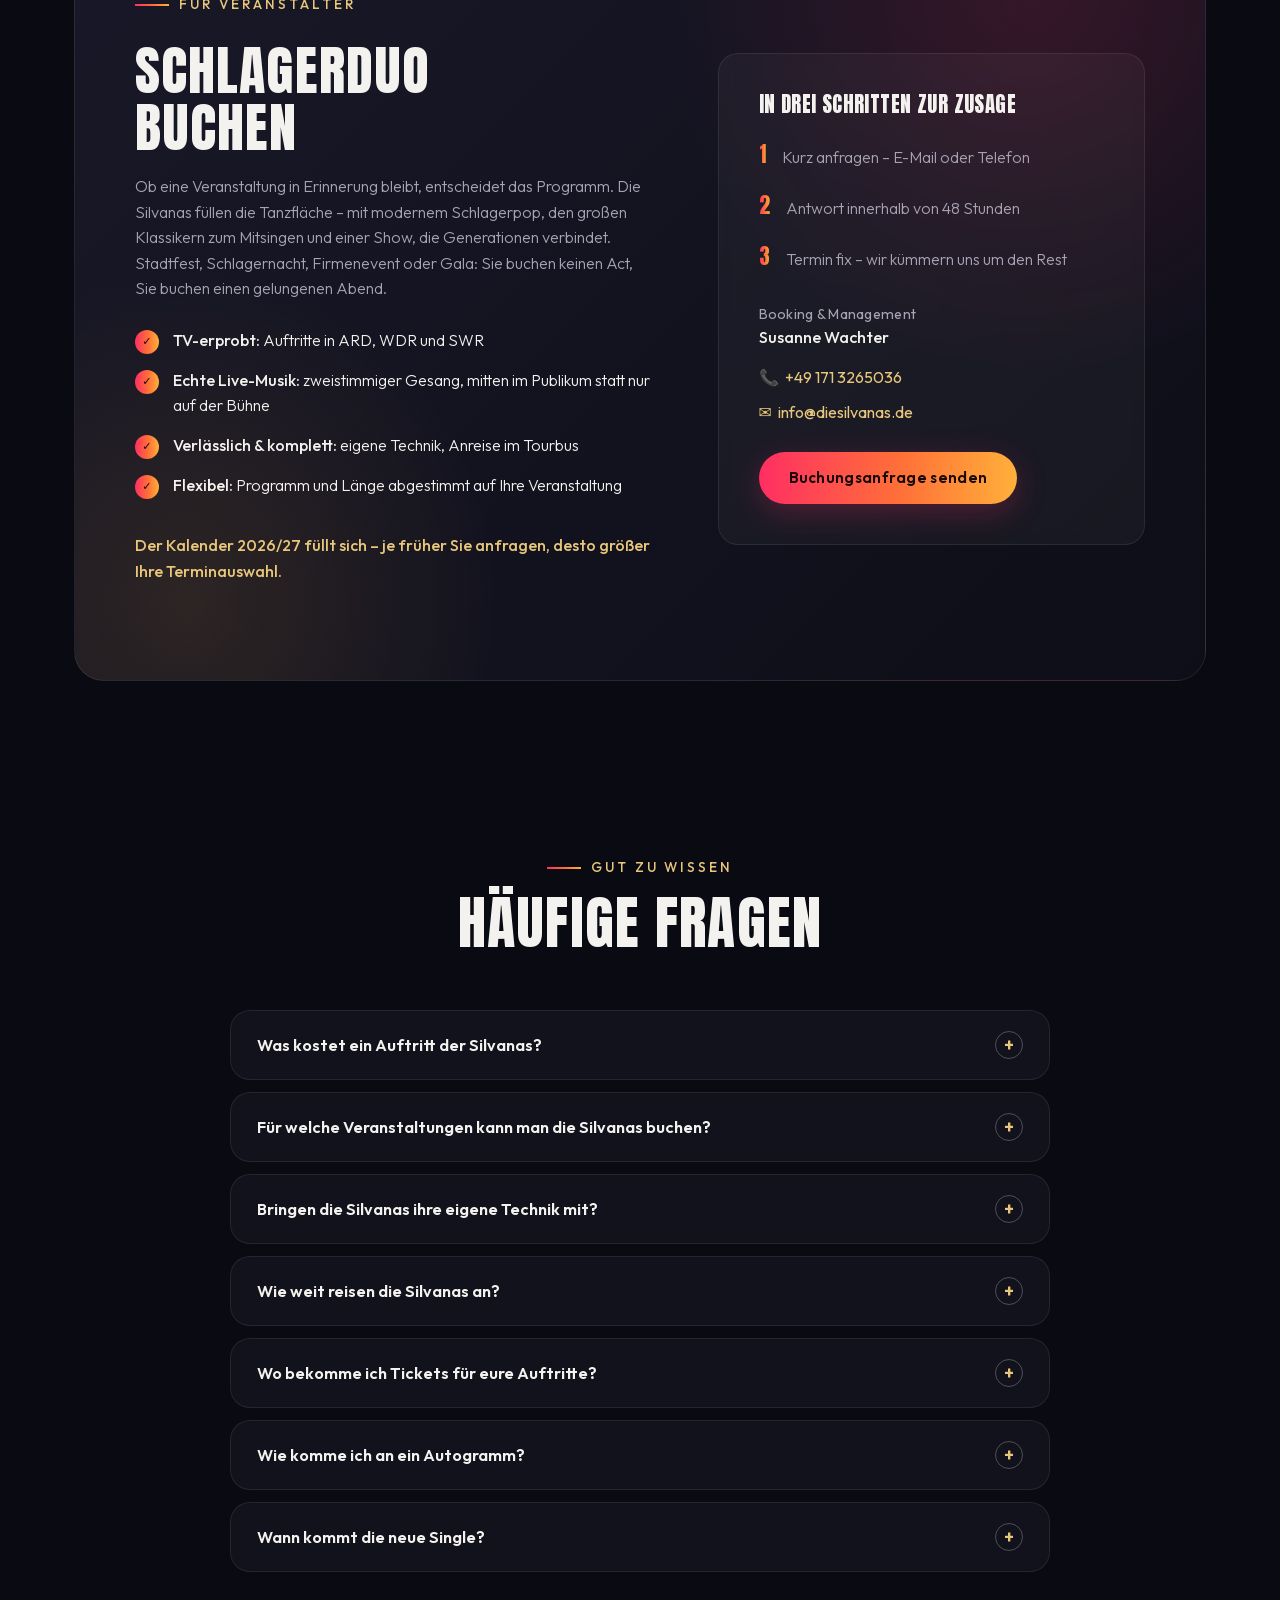
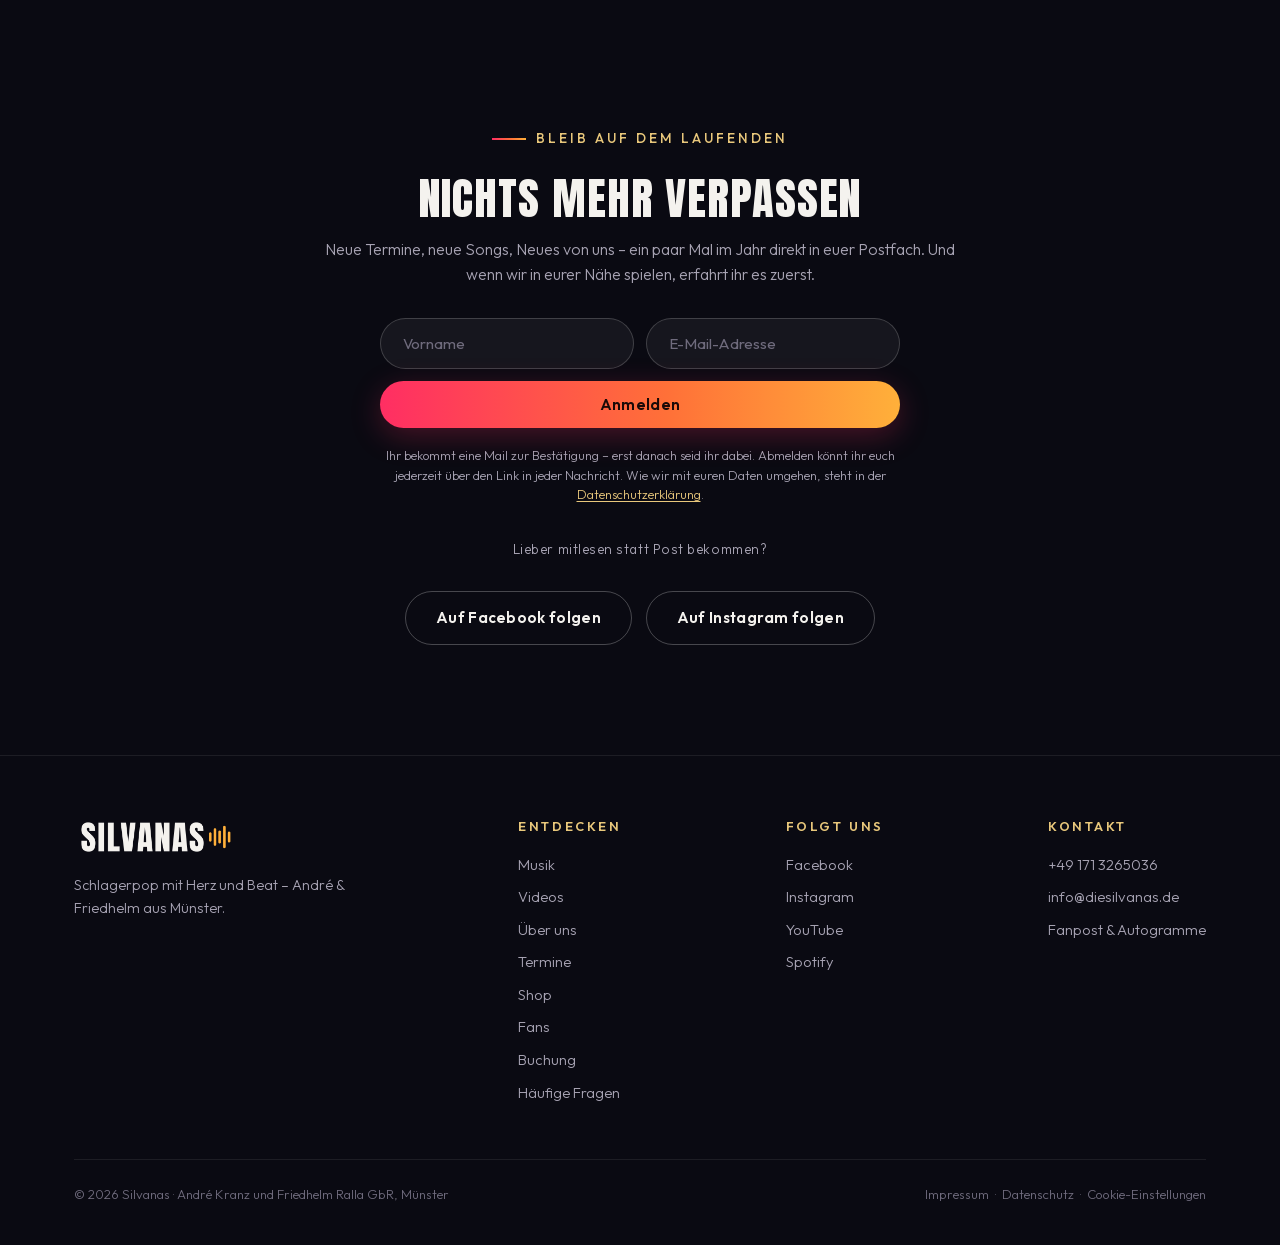
==== commit b8faf14f: "Amazon-Music-Link auf das Künstlerprofil statt auf die Suche Co-Authored-By: Claude Opus 5.5 <norepl" ====
--- a/index.html
+++ b/index.html
@@ -442,7 +442,7 @@
   <div class="wrap">
     <span class="lead">Jetzt gleich reinhören</span>
     <a href="https://open.spotify.com/intl-de/album/4s348PK2j8qNRNqHhg4DzR" target="_blank" rel="noopener">Spotify</a>
-    <a href="https://music.amazon.de/search/Silvanas" target="_blank" rel="noopener">Amazon Music</a>
+    <a href="https://music.amazon.de/artists/B00IE2HYXM" target="_blank" rel="noopener">Amazon Music</a>
     <a href="https://www.youtube.com/@diesilvanas/playlists" target="_blank" rel="noopener">YouTube</a>
   </div>
 </div>
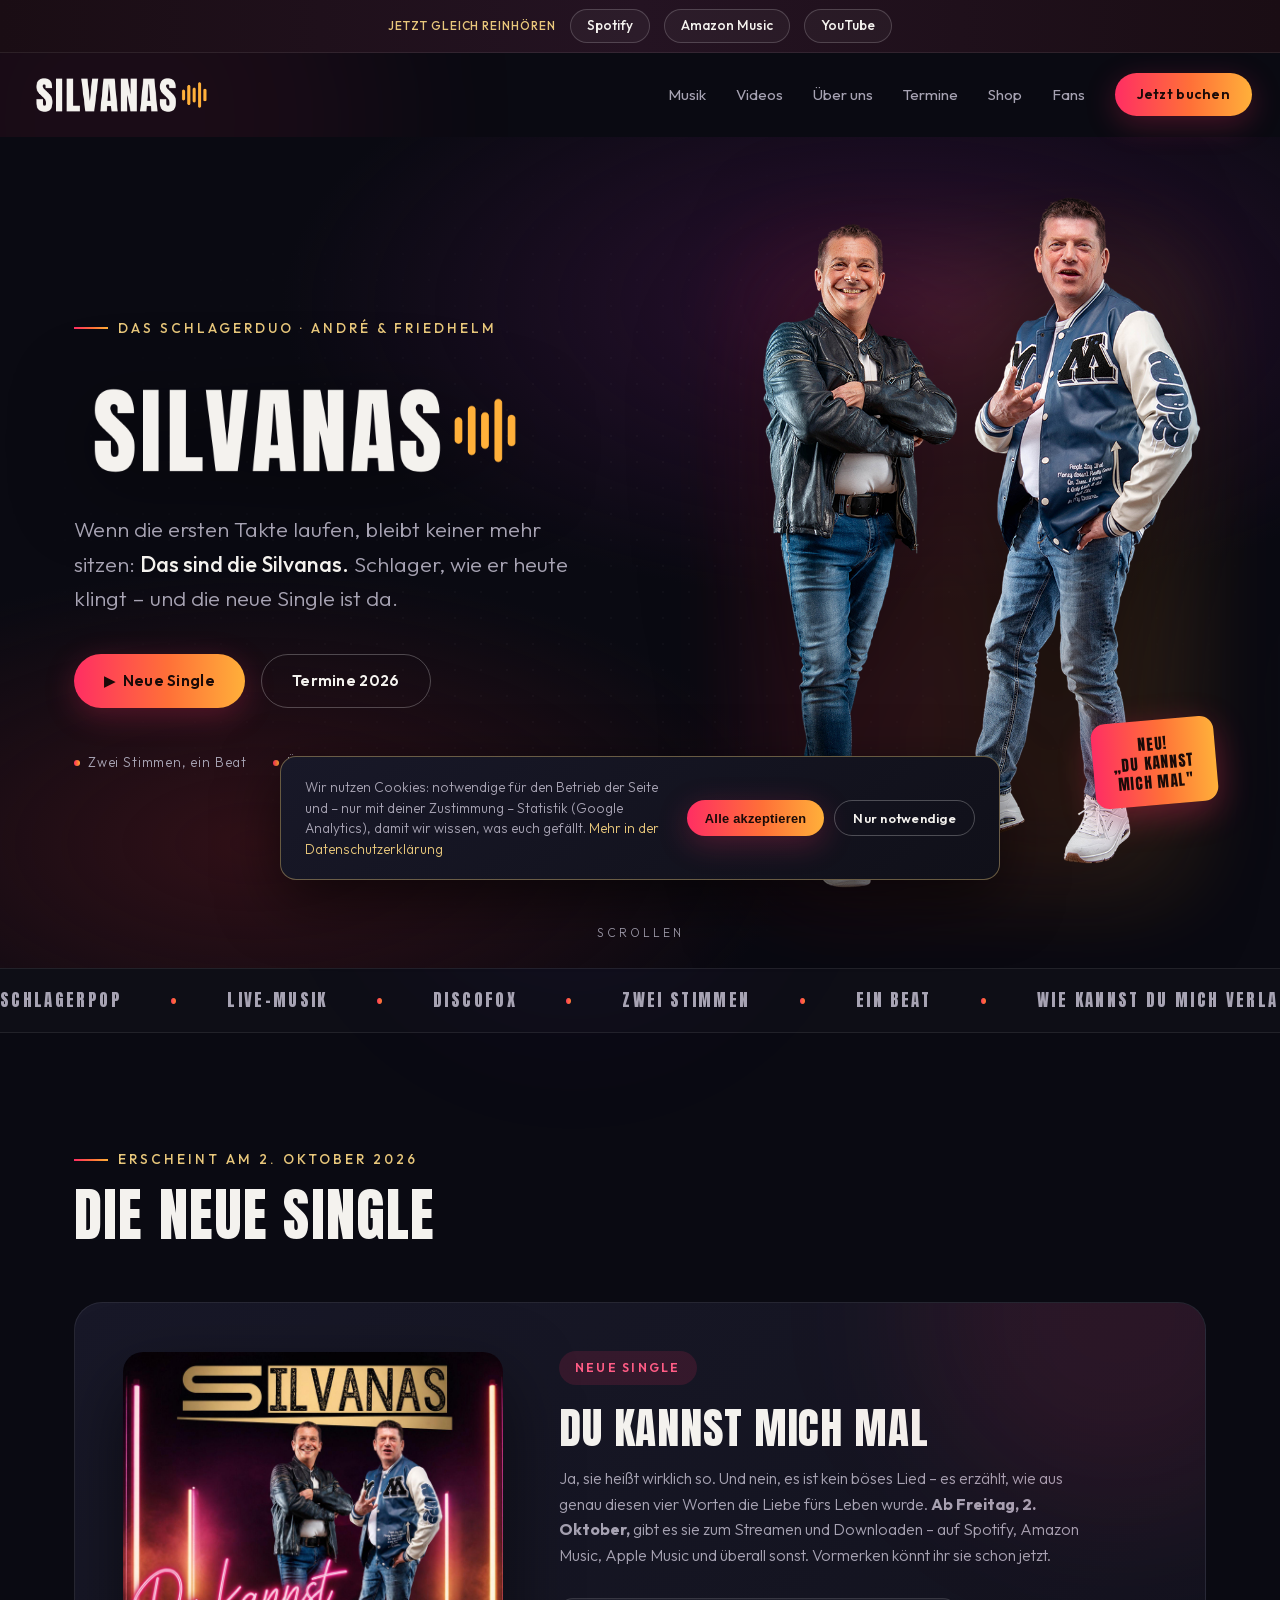
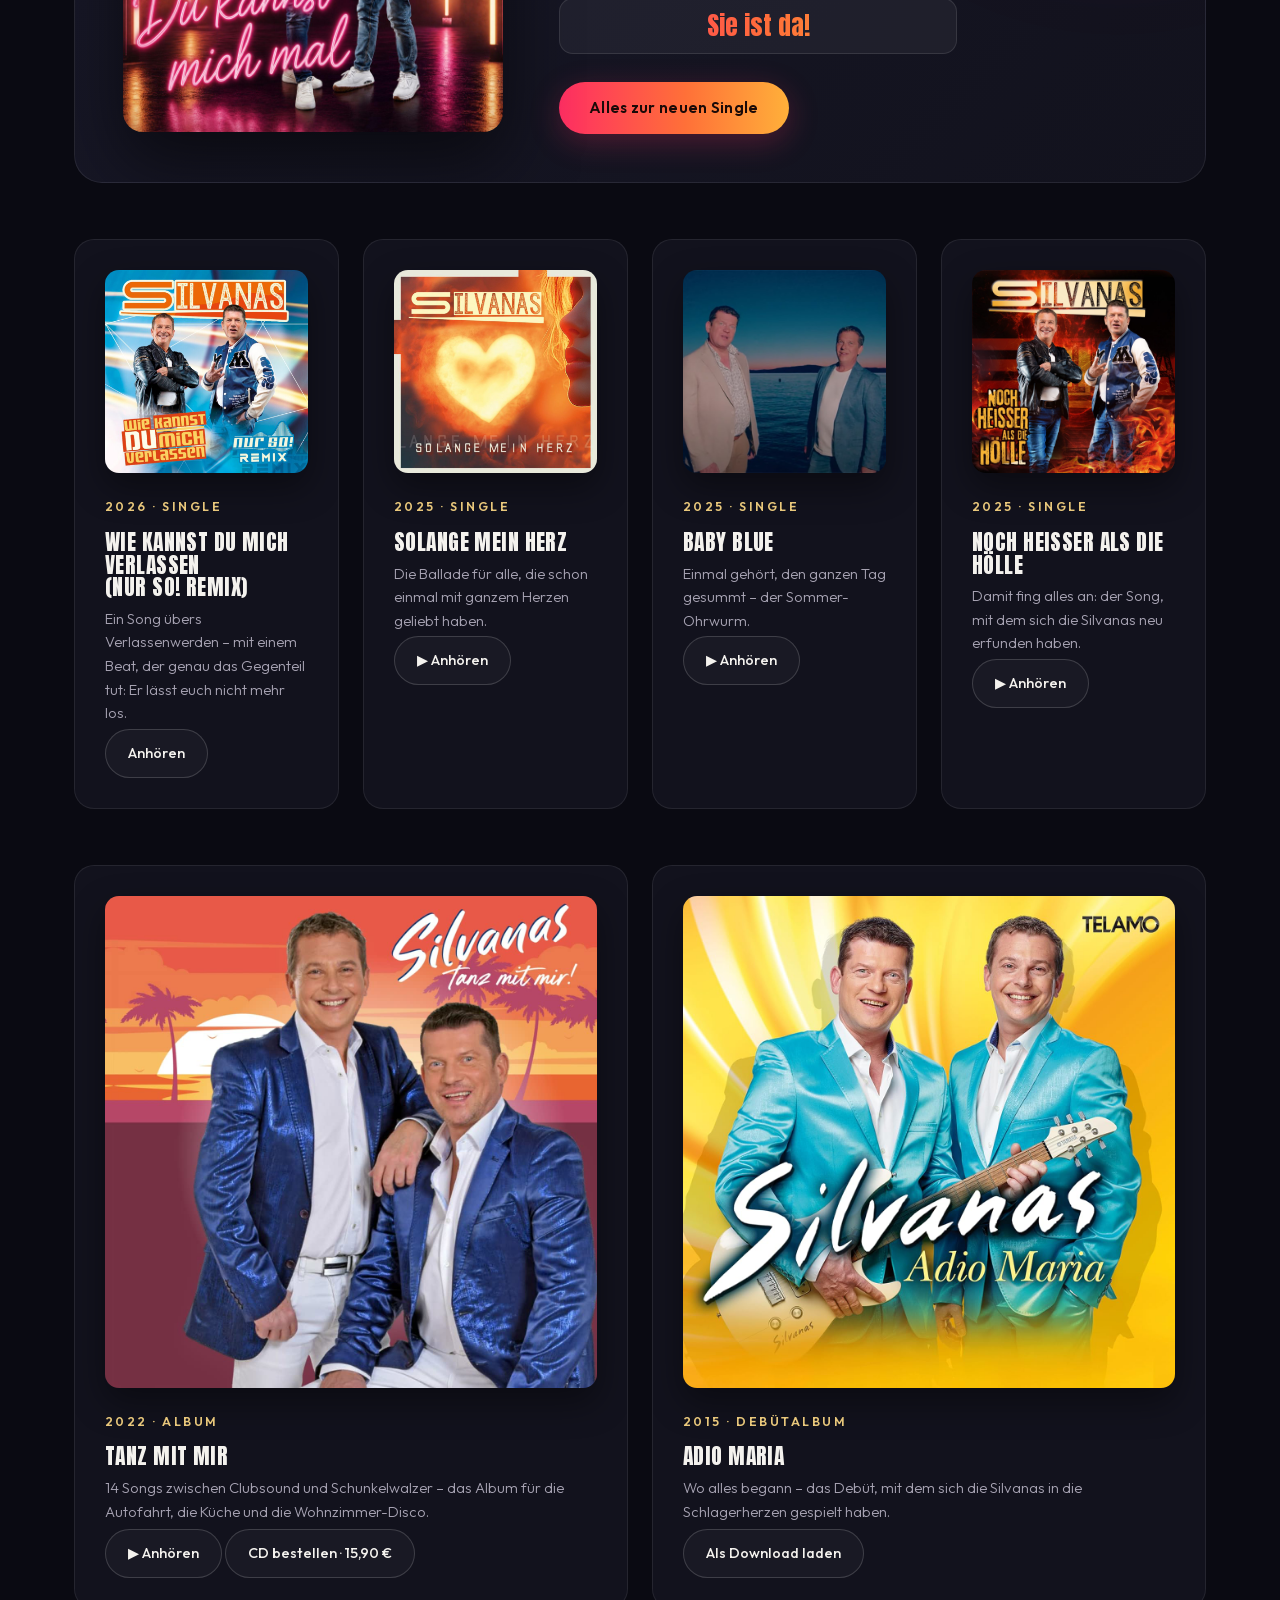
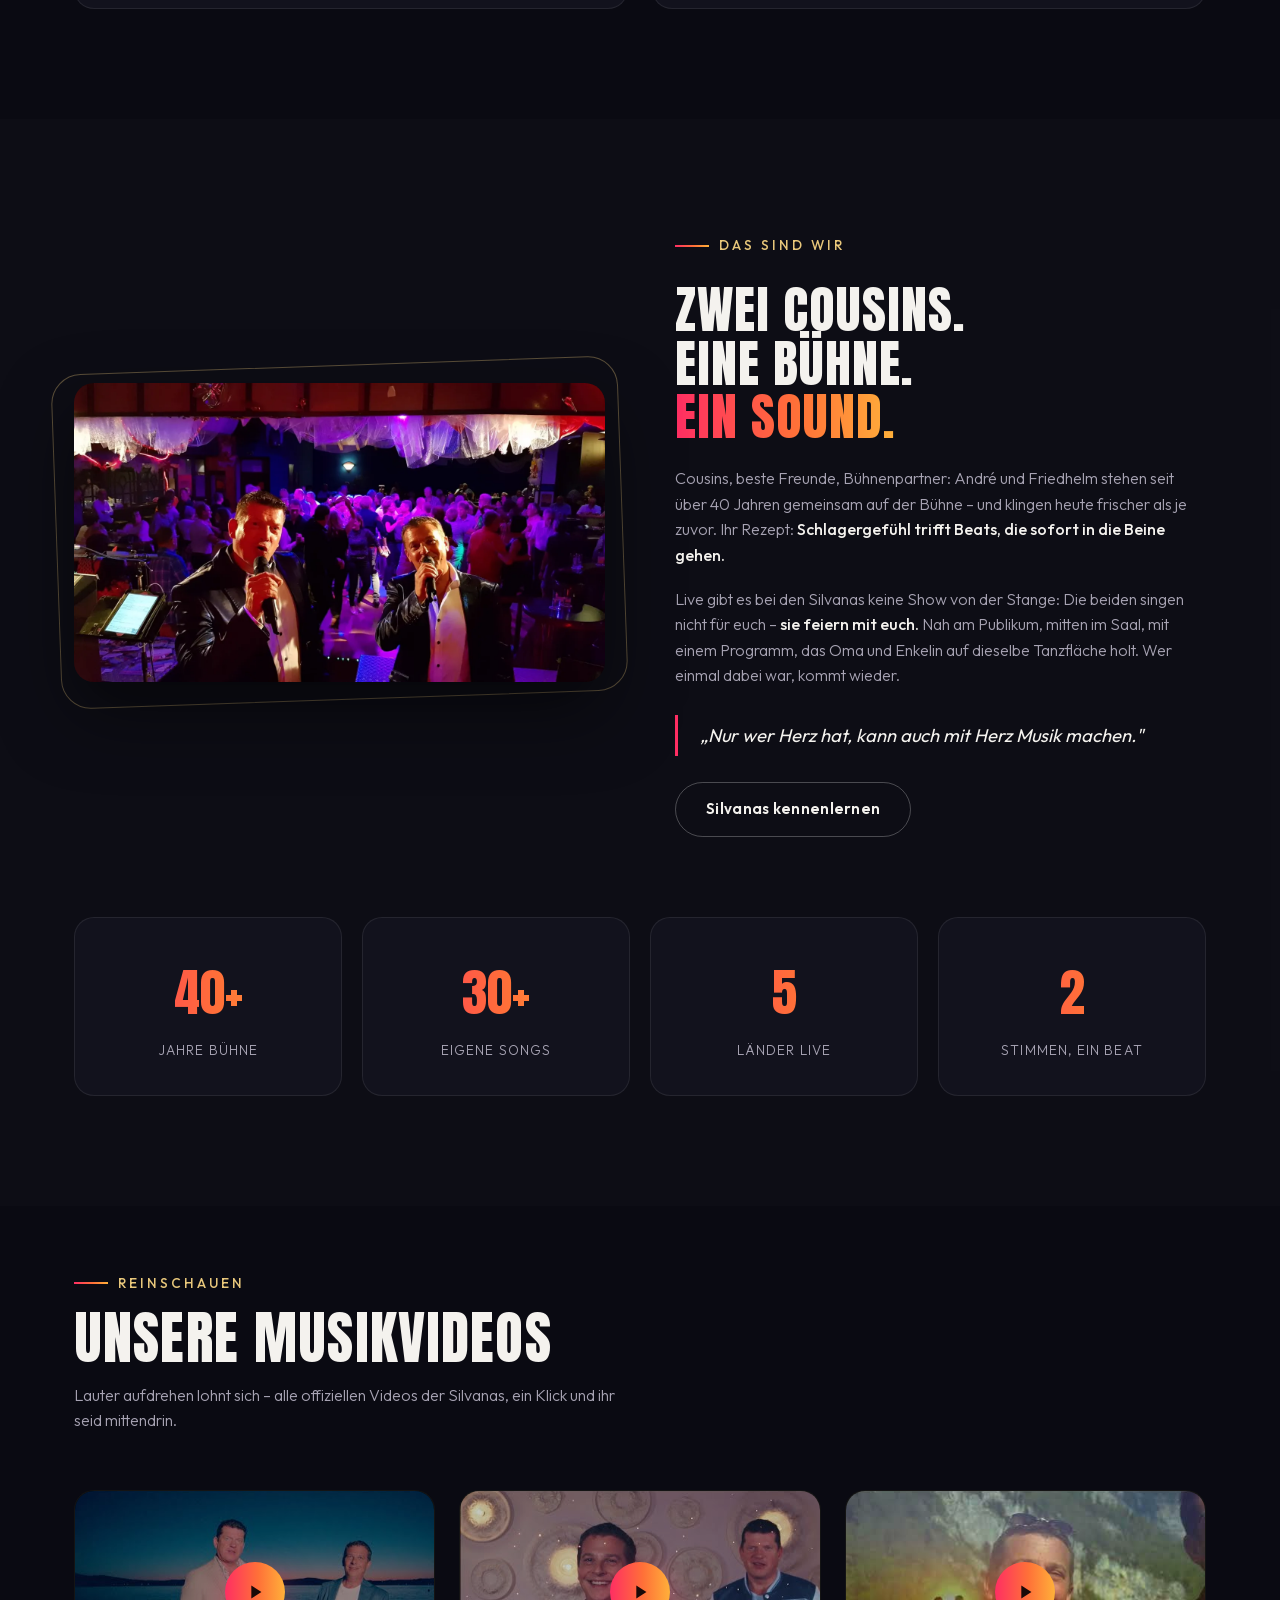
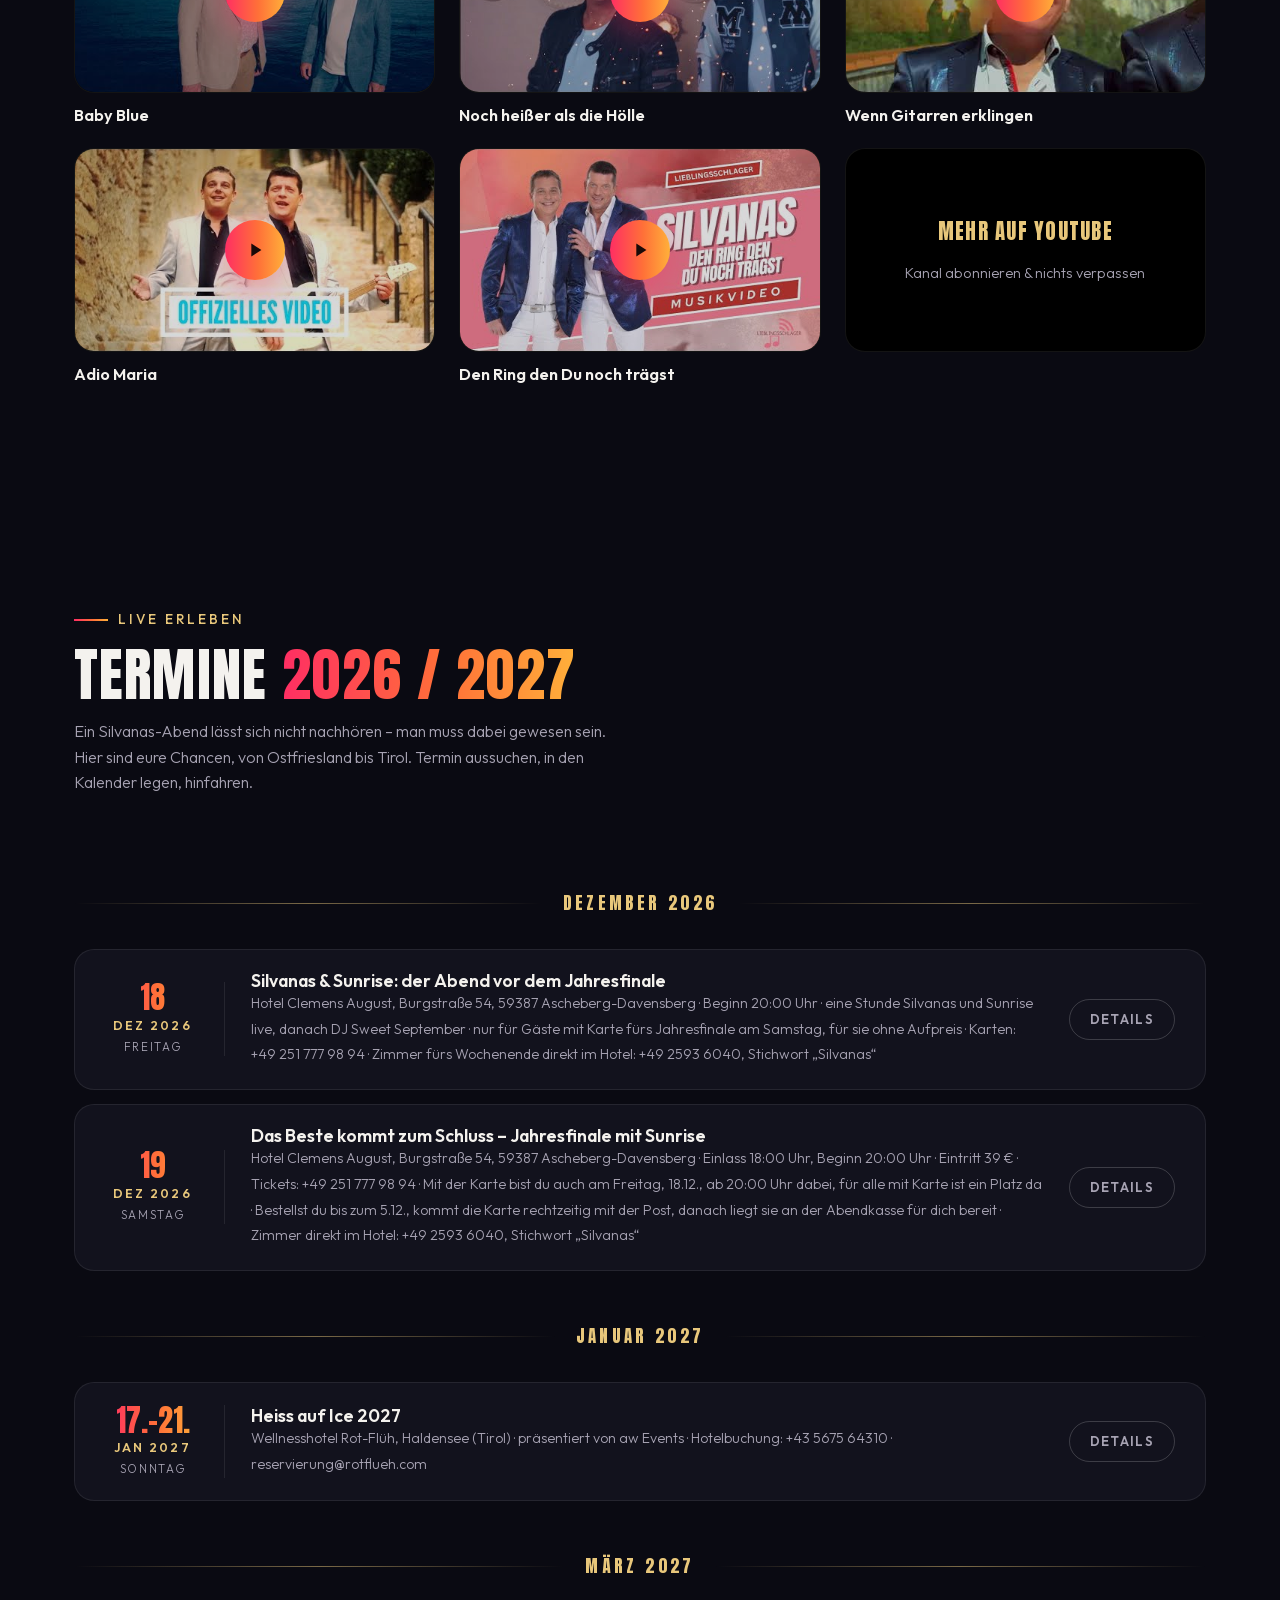
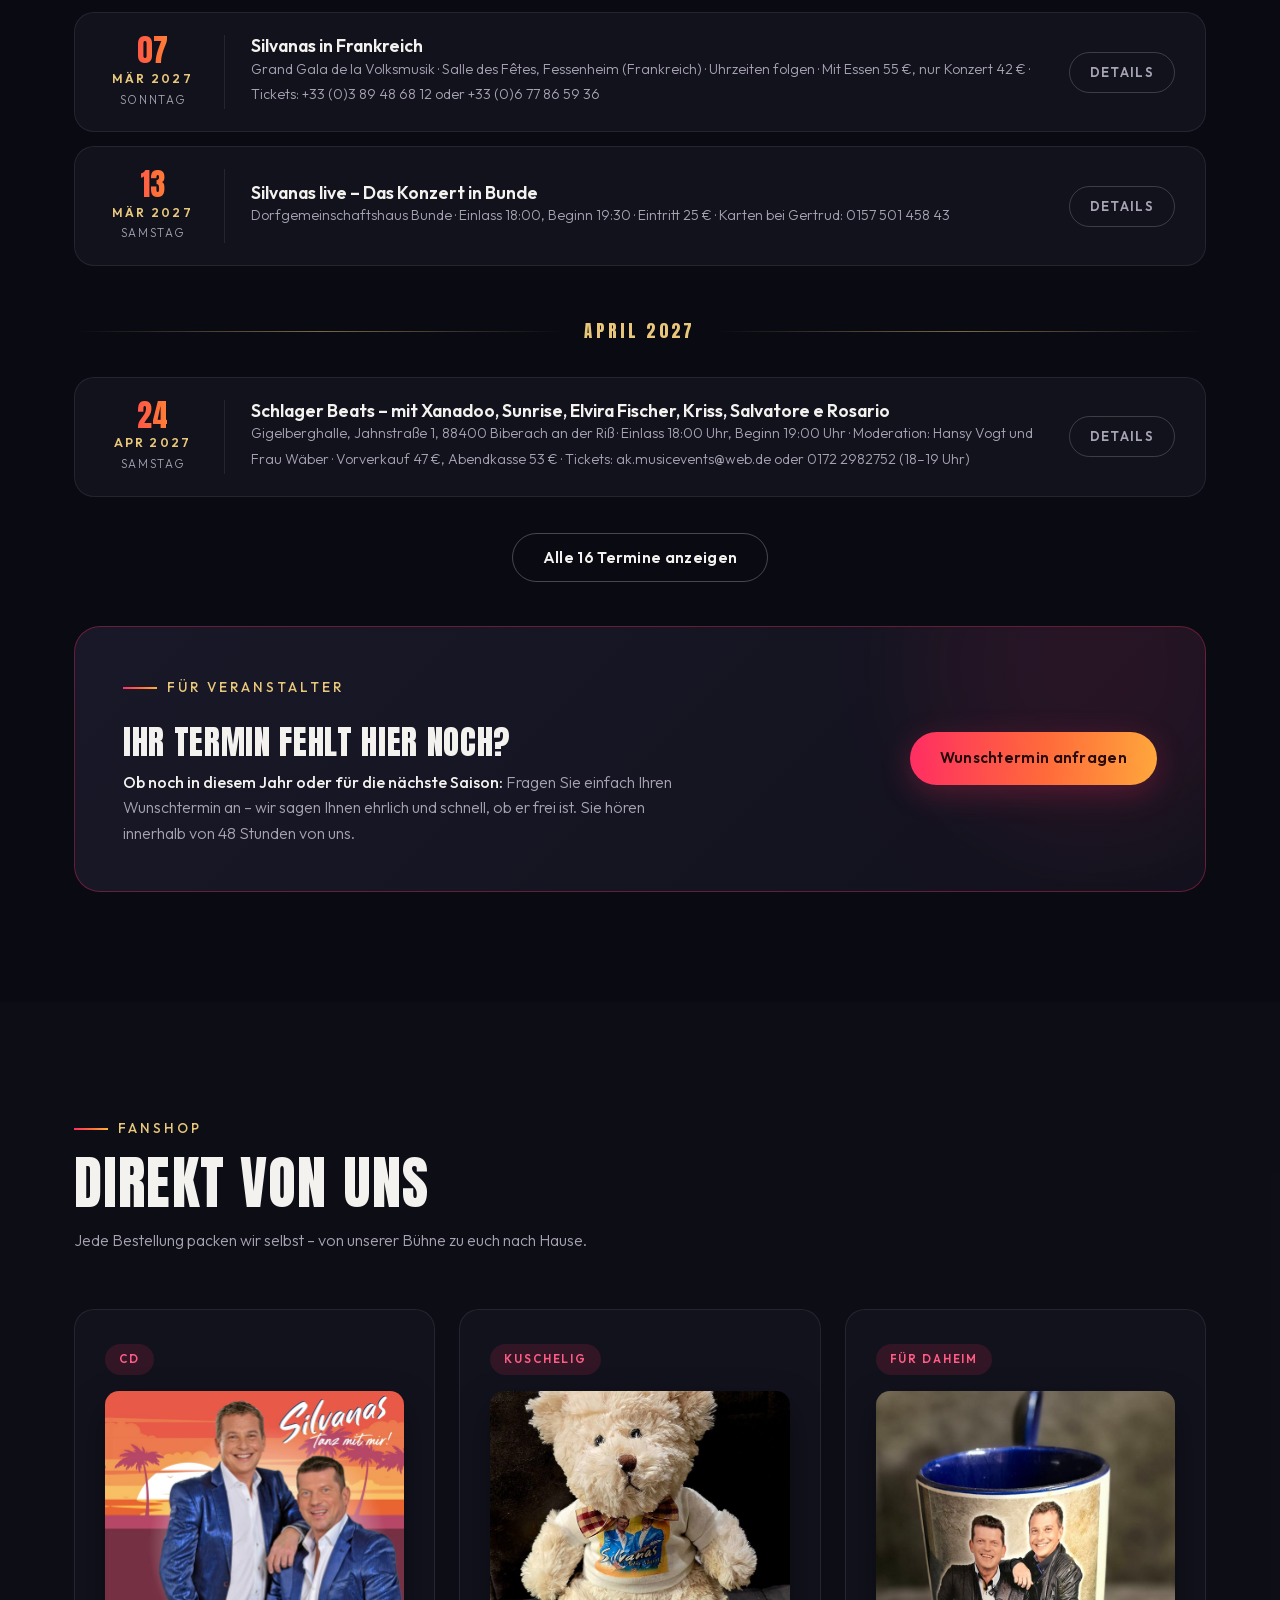
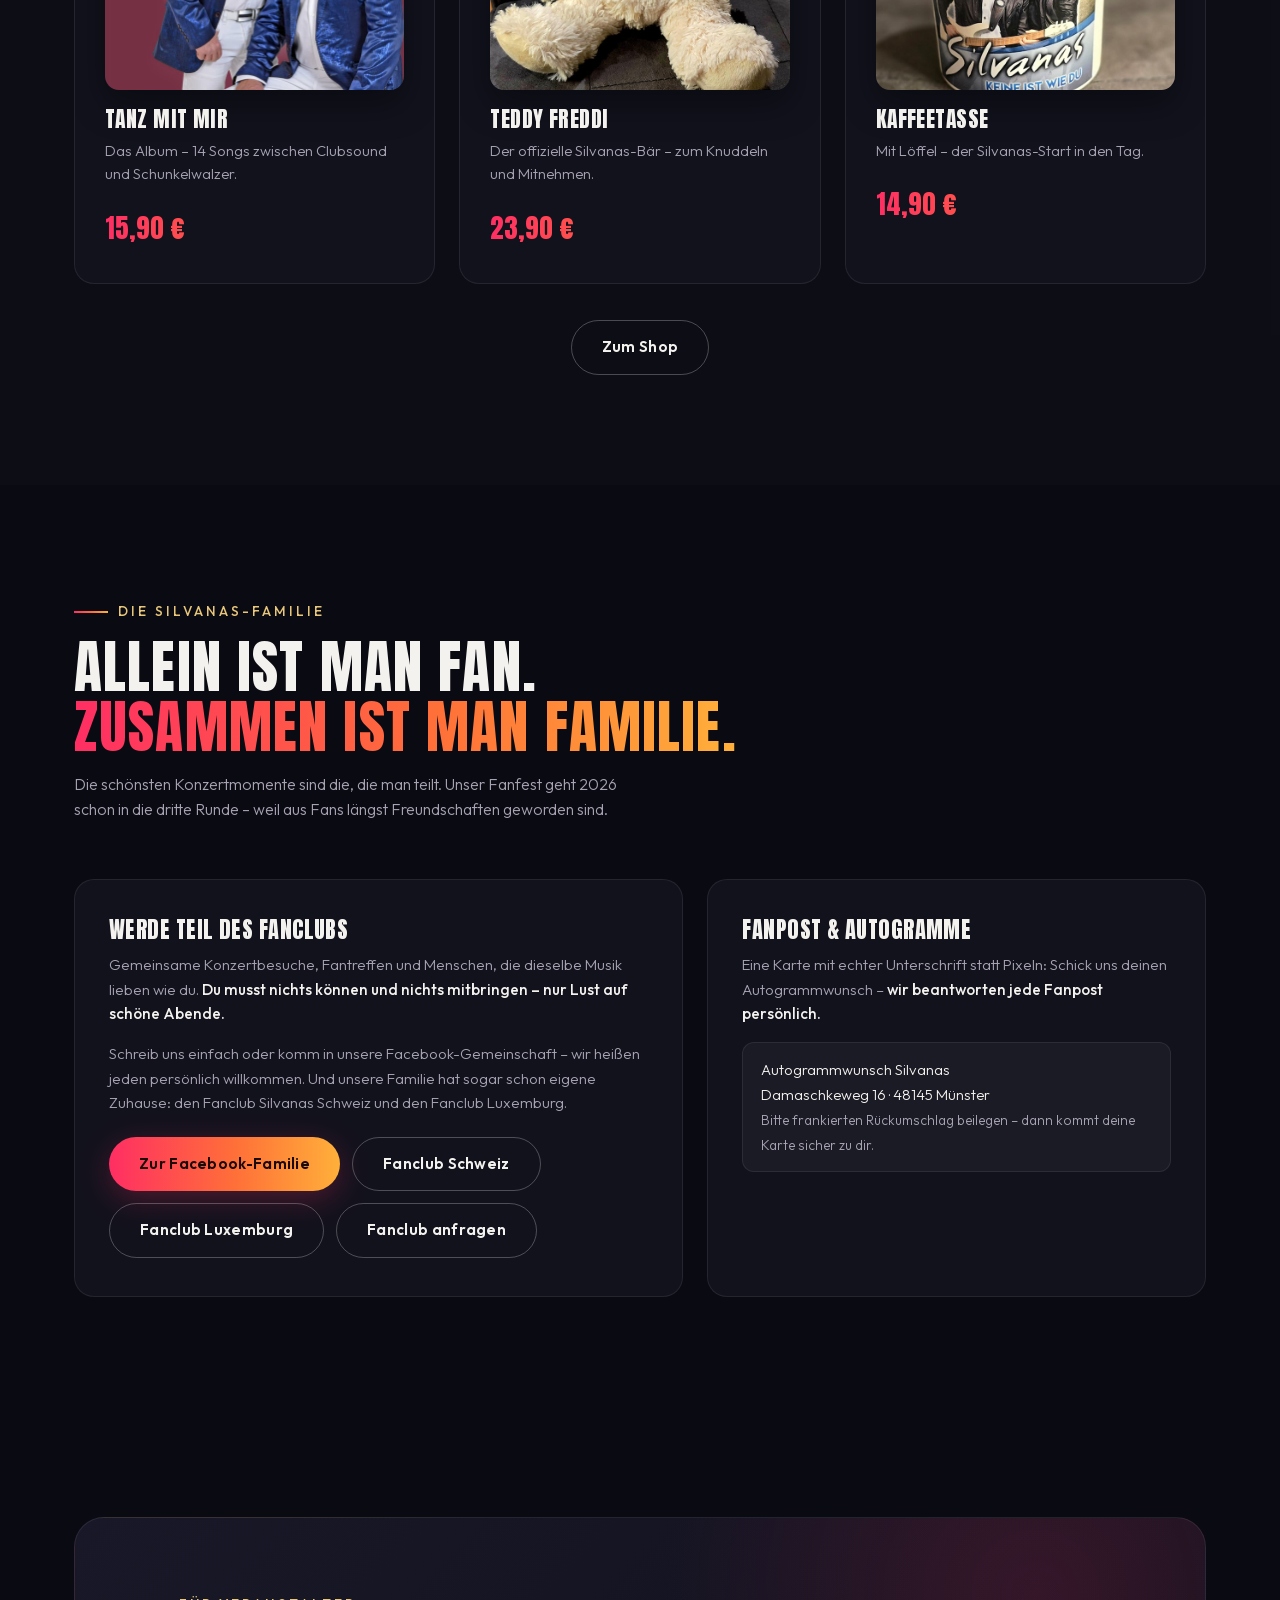
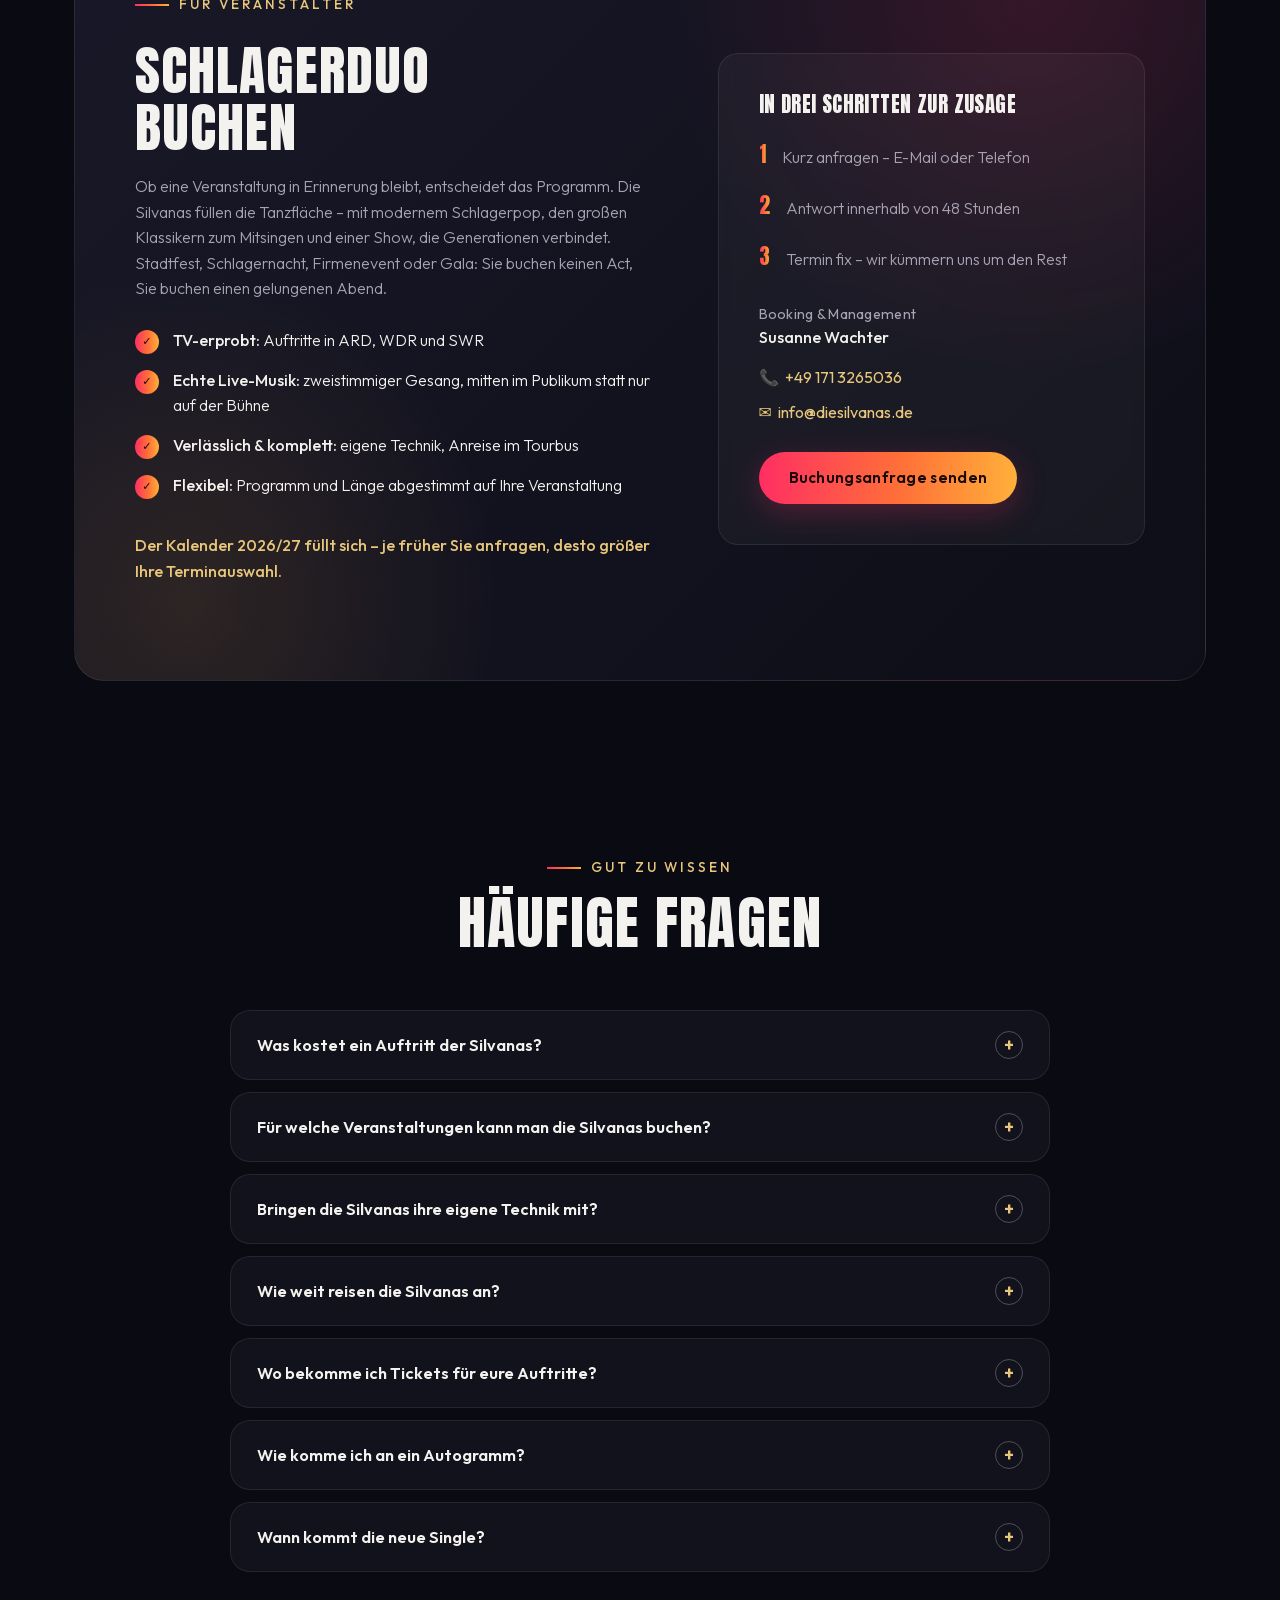
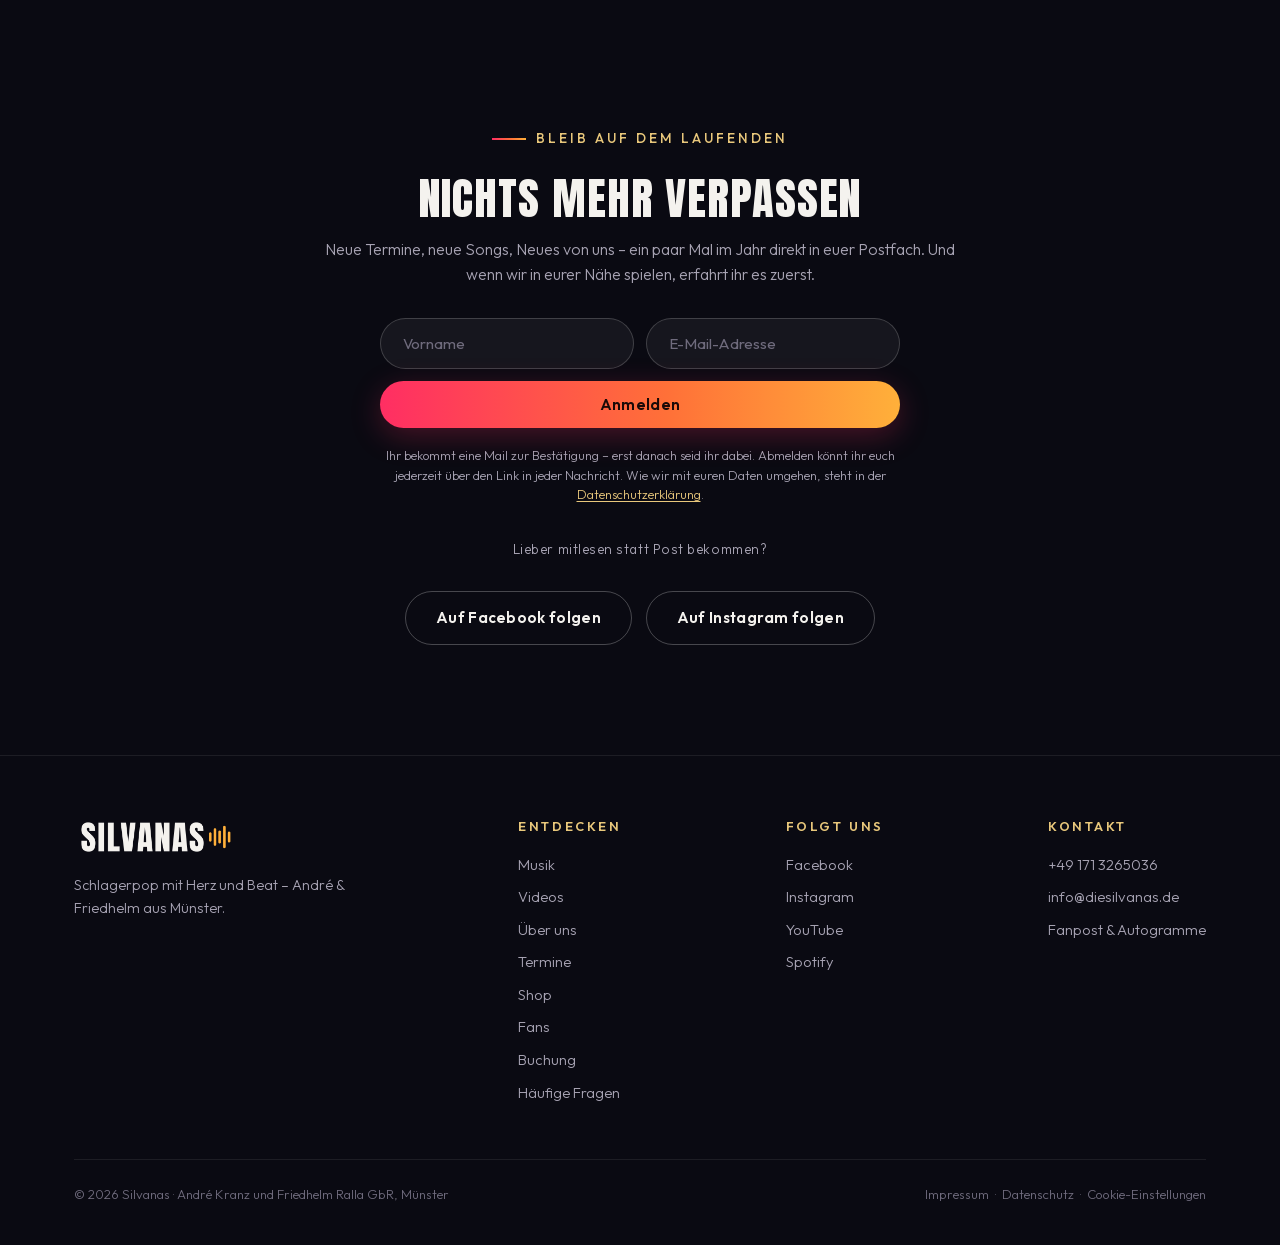
==== commit b2fbc3e3: "Neuer Termin: Tanz auf dem Vulkan 2.0, 20.11.2027 Nieder-Moos, mit Flyer Co-Authored-By: Claude Opus" ====
--- a/index.html
+++ b/index.html
@@ -956,6 +956,7 @@
   {start:'2027-07-10', title:'Schlagernacht in Weiß', venue:'Döckingen · präsentiert von Radio Schlagerparadies · mit vielen Gästen aus der Schlagerwelt · Infos und Tickets: www.schlagernachtinweiss.de', tickets:'https://www.schlagernachtinweiss.de', flyer:'flyer/flyer-schlagernacht-in-weiss-2027.jpg'},
   {start:'2027-07-11', title:'Schlager-Frühschoppen', venue:'Döckingen · am Sonntag nach der Schlagernacht in Weiß · Eintritt 10 €, mit Schlagernacht-Bändchen frei', flyer:'flyer/flyer-schlagerfruehschoppen-doeckingen-2027.jpg'},
   {start:'2027-10-16', title:'Senza Confini – Musik ohne Grenzen', venue:'Oktoberfest-Special · Franksche Scheune, Ilshofen-Oberaspach · Inklusionskonzert · Tickets und Infos: www.senzaconfini-primeros.de', tickets:'https://www.senzaconfini-primeros.de', flyer:'flyer/flyer-senza-confini-2027.jpg'},
+  {start:'2027-11-20', title:'Tanz auf dem Vulkan 2.0: Schlagerparty mit Sunrise, Daniela Alfinito, Liane, Martin Eckhardt', venue:'Vulkanhalle, Am Vulkanpark 1, 36399 Nieder-Moos (Freiensteinau) · Einlass 18:00 Uhr, Beginn 20:00 Uhr · Vorverkauf 40 €, Abendkasse 48 € · Tickets: 06644 343 oder rezeption@hotel-joeckel.de, Veranstalter Jöckel Gastronomie', zeit:'20:00', flyer:'flyer/flyer-tanz-auf-dem-vulkan-2027.jpg'},
   {start:'2027-11-22', end:'2027-11-28', title:'Adventszauber 2027 – Musik-Flussfahrt auf der Donau', venue:'Rundreise ab/bis Passau über Melk, Budapest, Bratislava, Wien und Linz · mit ChueLee, Monique, den Tomaros und Sunrise · Buchung: musik-flussfahrten.ch oder +41 76 437 86 34', tickets:'https://musik-flussfahrten.ch'},
   {start:'2027-09-04', title:'4. Schlager-Weekend „Silvanas und Freunde“', venue:'Parkhotel Langenthal (Schweiz) · Türöffnung 17:00 Uhr, kulinarisches Angebot vor Konzertbeginn · Mit Die Grubertaler, Xanadoo und Salvatore e Rosario · Moderation: Monique · Tickets über www.eventfrog.ch · Early-Bird-Ticket bis 28.02.2027 · Infos: fanclubsilvanas@bluewin.ch', flyer:'flyer/flyer-schlagerweekend-2027-lineup.jpg', flyerText:'Flyer mit Line-up →', flyer2:'flyer/flyer-schlagerweekend-2027-kuenstler.jpg', flyer2Text:'Flyer mit allen Künstlern →'},
   {start:'2027-09-05', title:'4. Schlager-Weekend „Silvanas und Freunde“', venue:'Parkhotel Langenthal (Schweiz) · Türöffnung 11:30 Uhr, kulinarisches Angebot vor Konzertbeginn · Mit Die Schlagerpiloten, Marc Pircher und Diana · Moderation: Monique · Tickets über www.eventfrog.ch · Early-Bird-Ticket bis 28.02.2027 · Infos: fanclubsilvanas@bluewin.ch', flyer:'flyer/flyer-schlagerweekend-2027-lineup.jpg', flyerText:'Flyer mit Line-up →', flyer2:'flyer/flyer-schlagerweekend-2027-kuenstler.jpg', flyer2Text:'Flyer mit allen Künstlern →'}
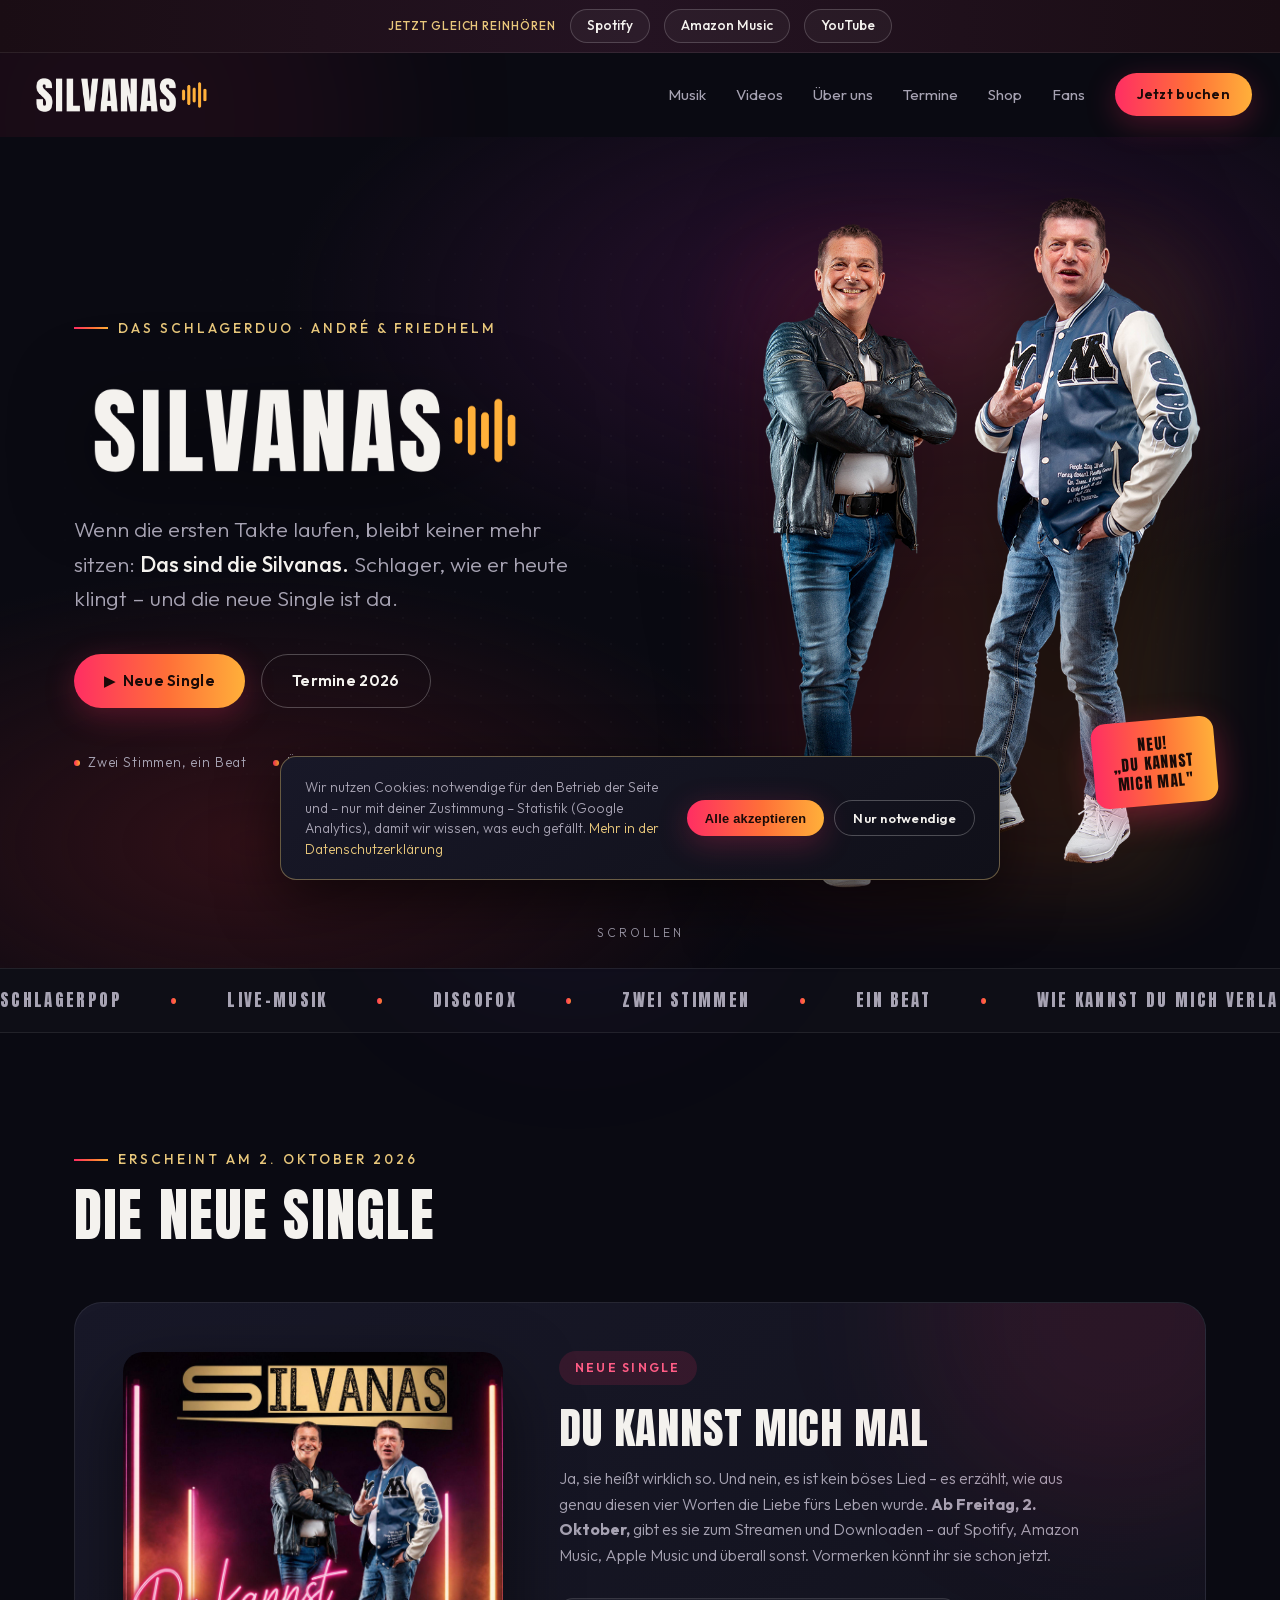
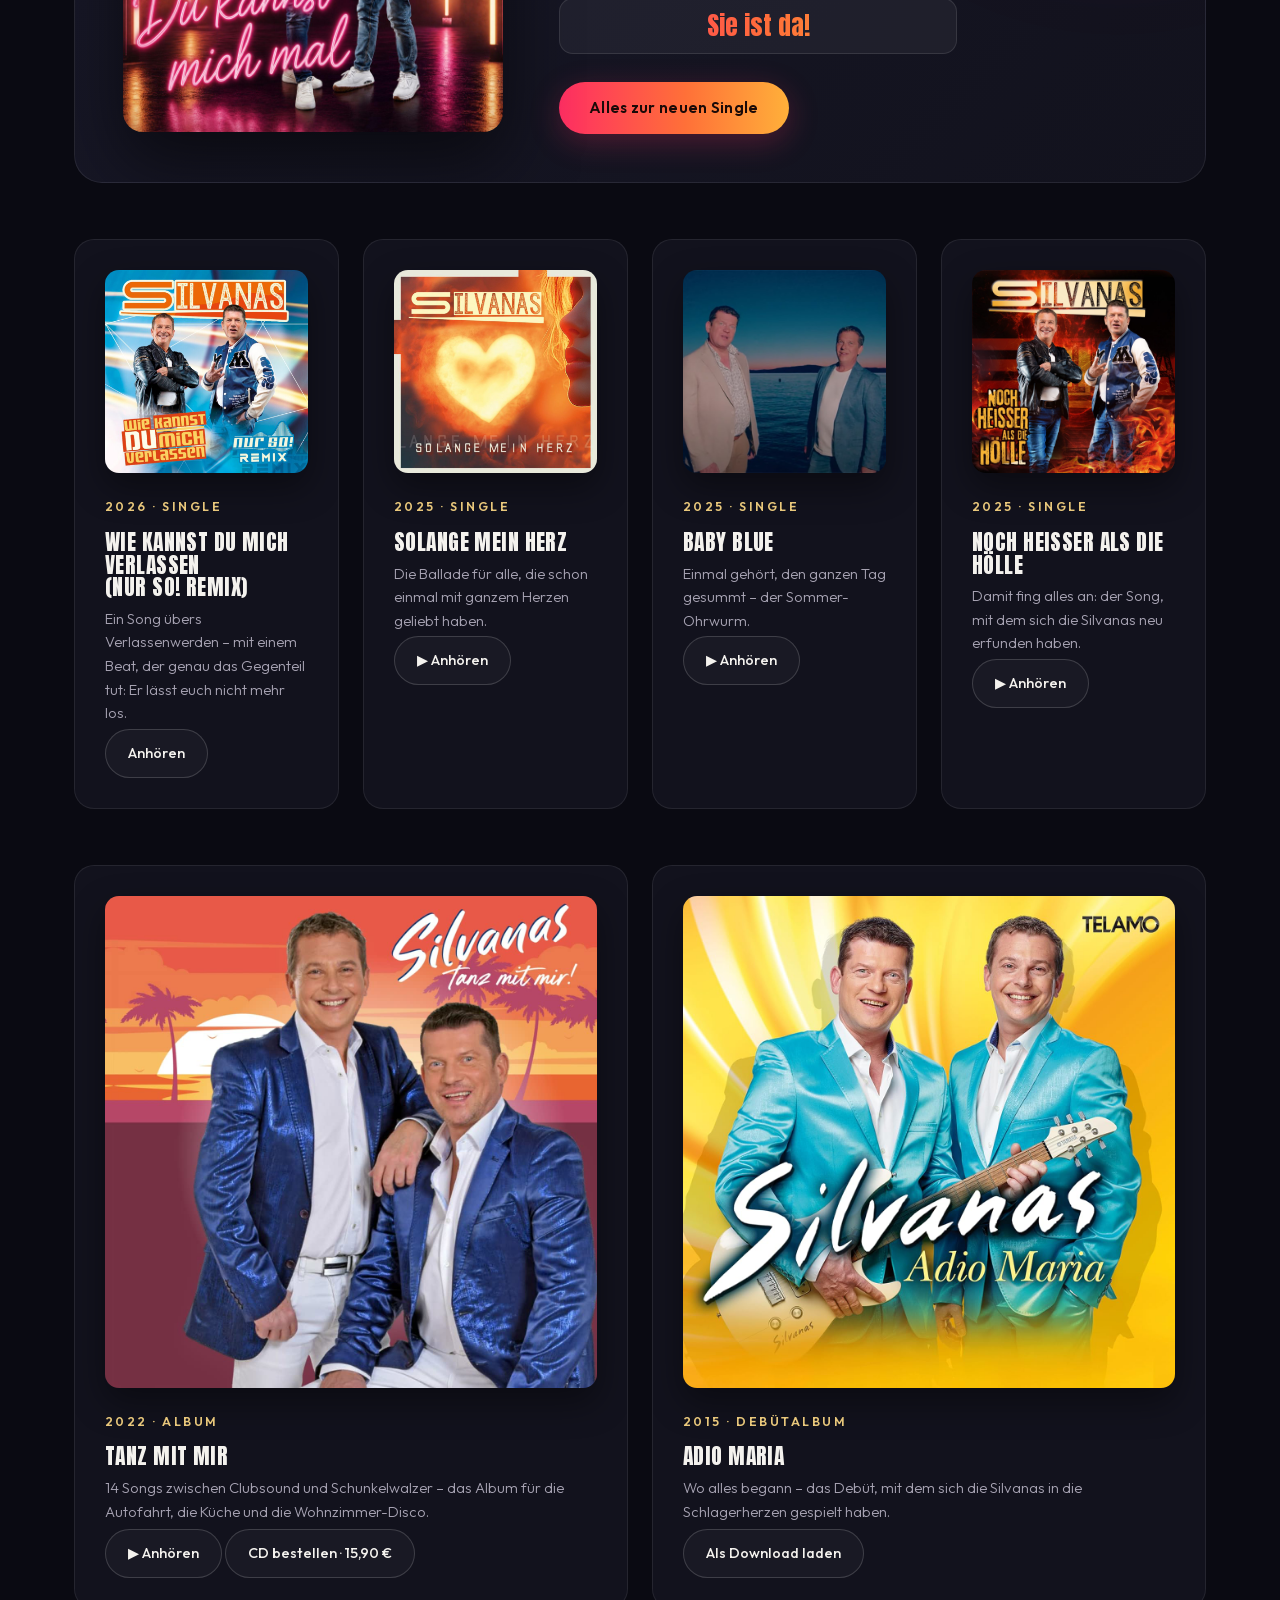
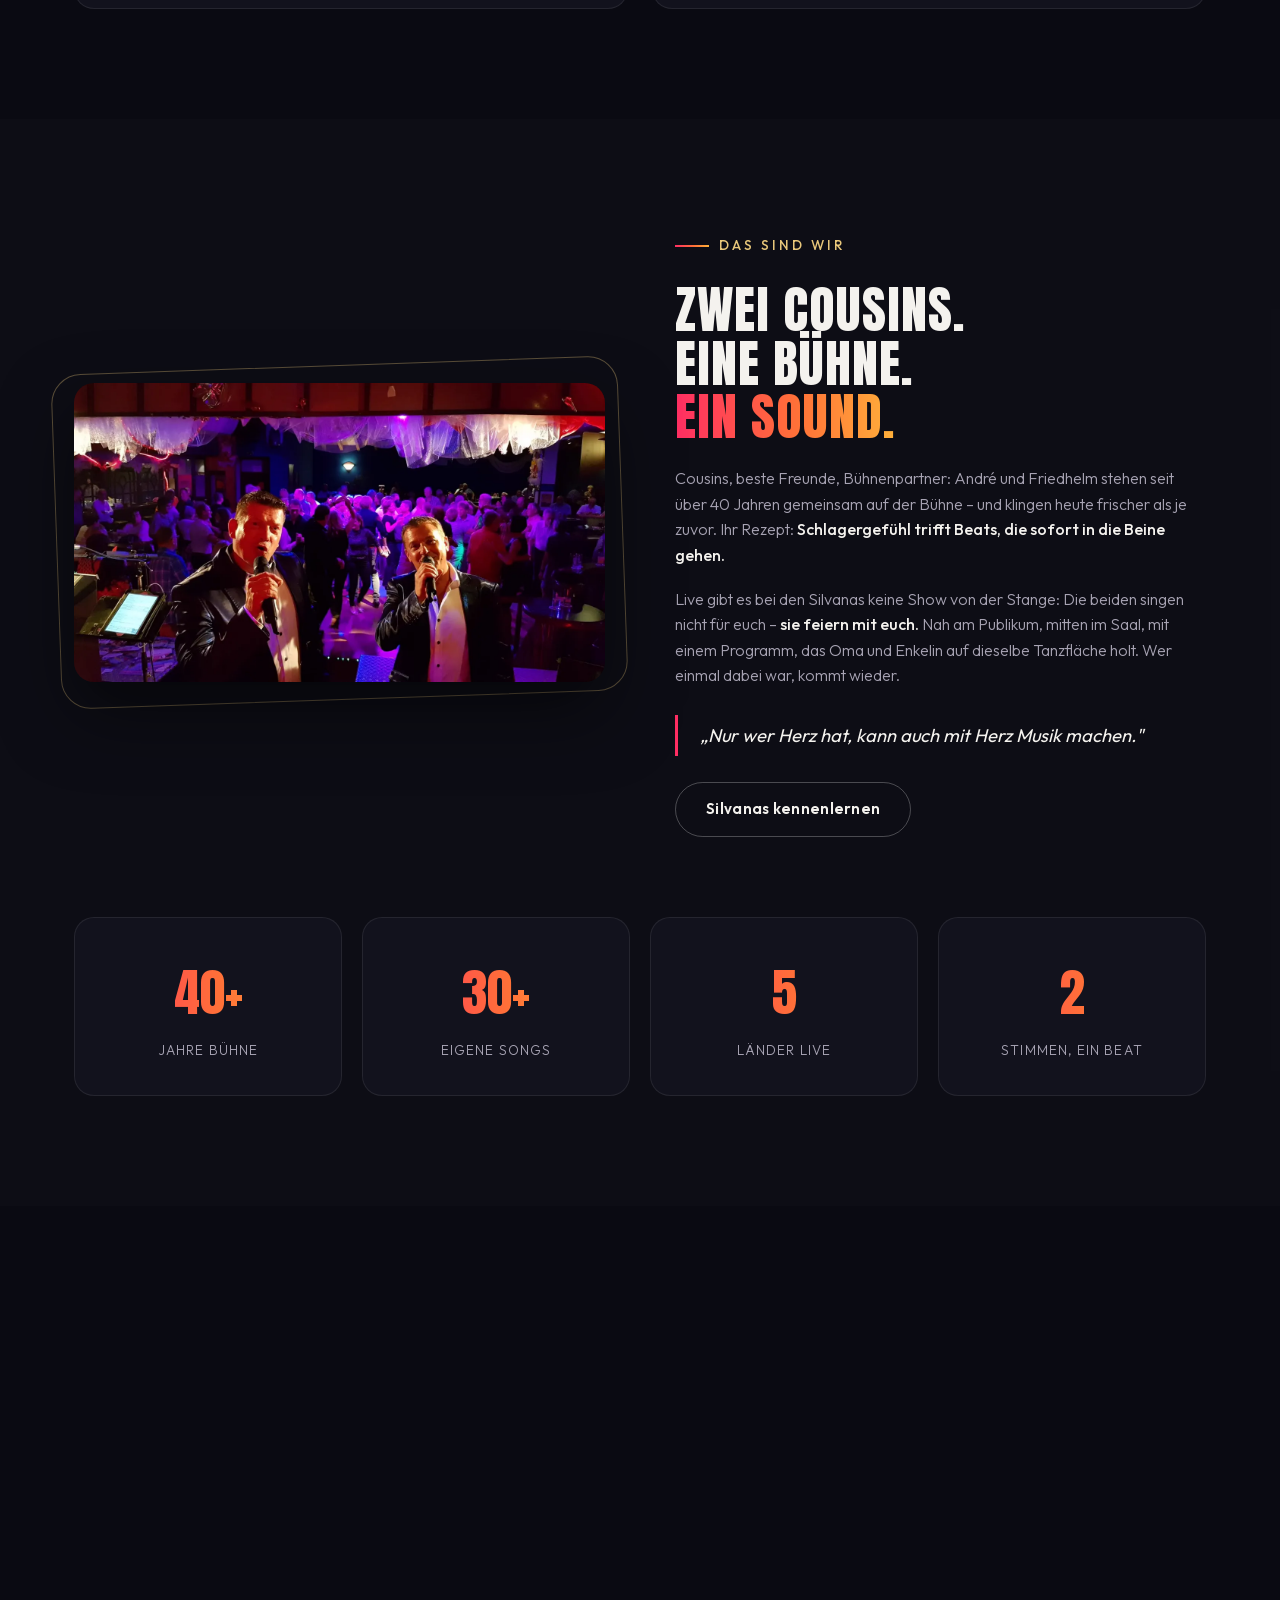
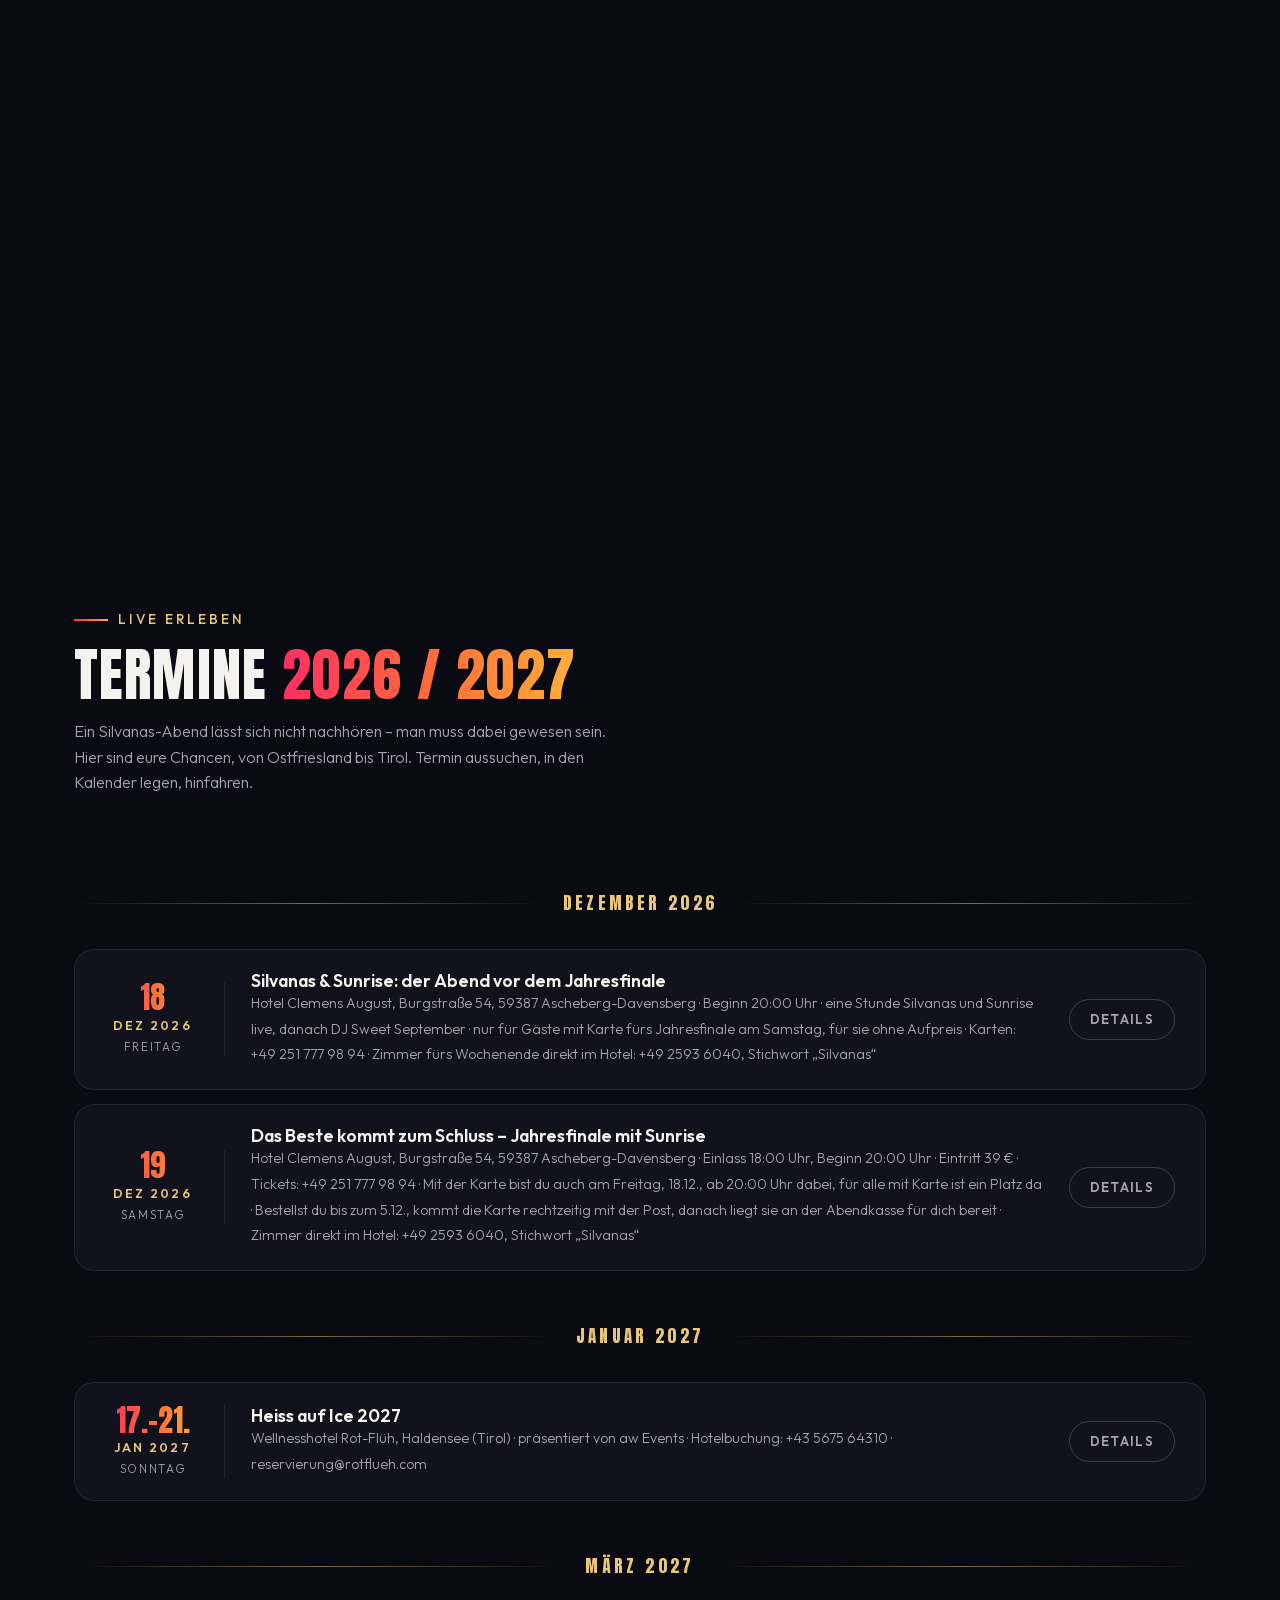
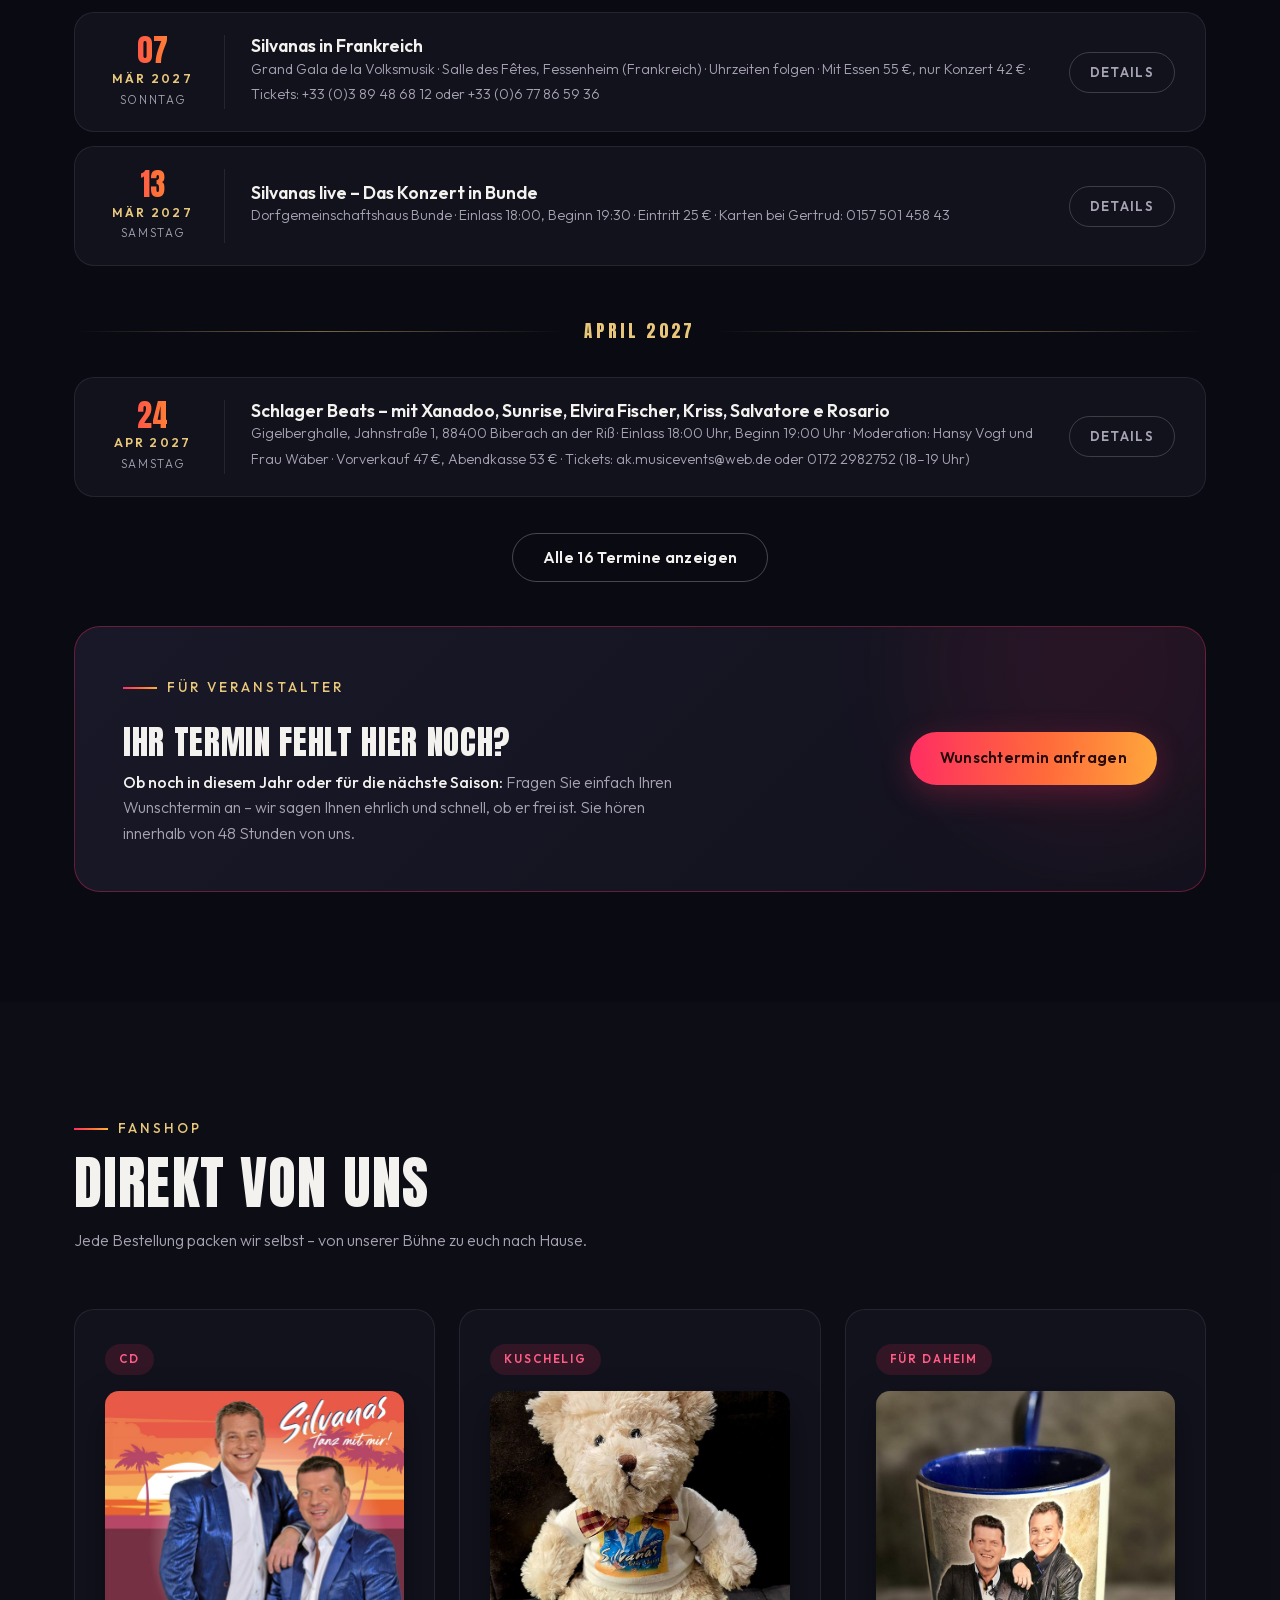
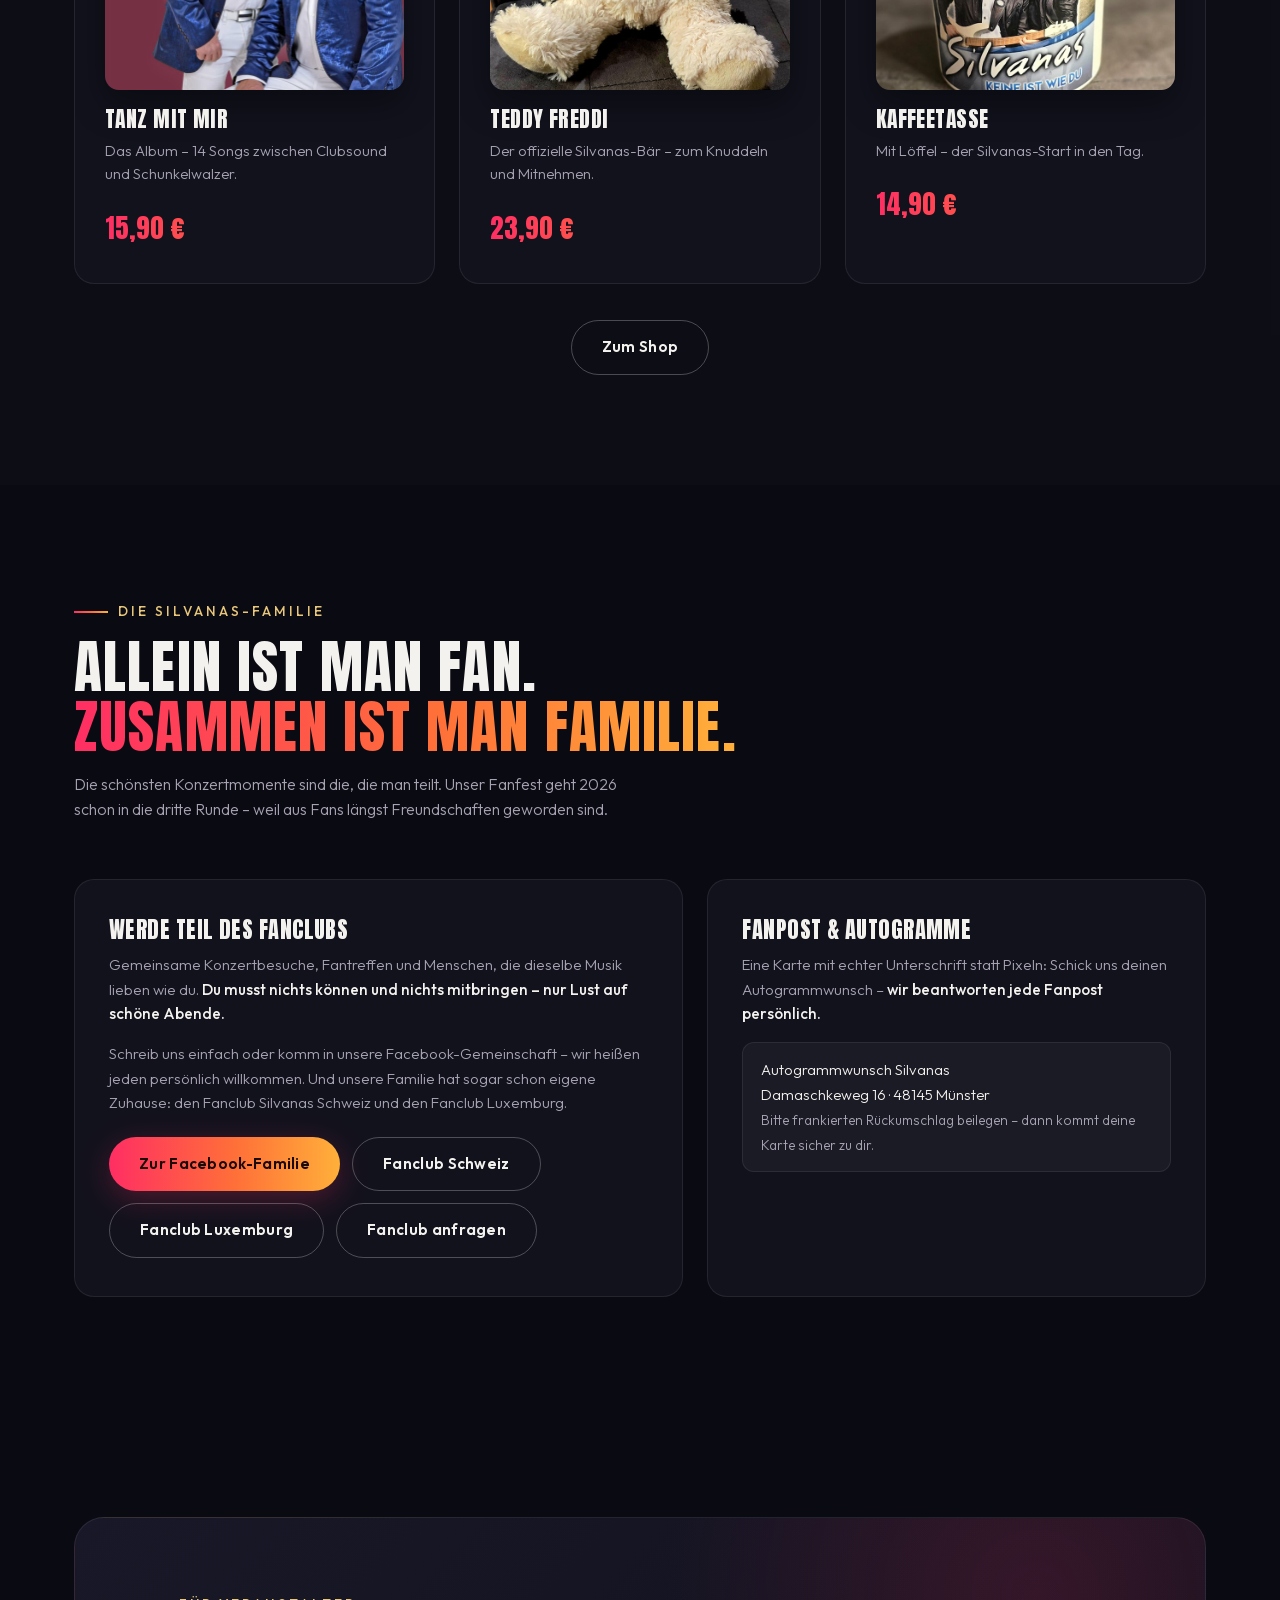
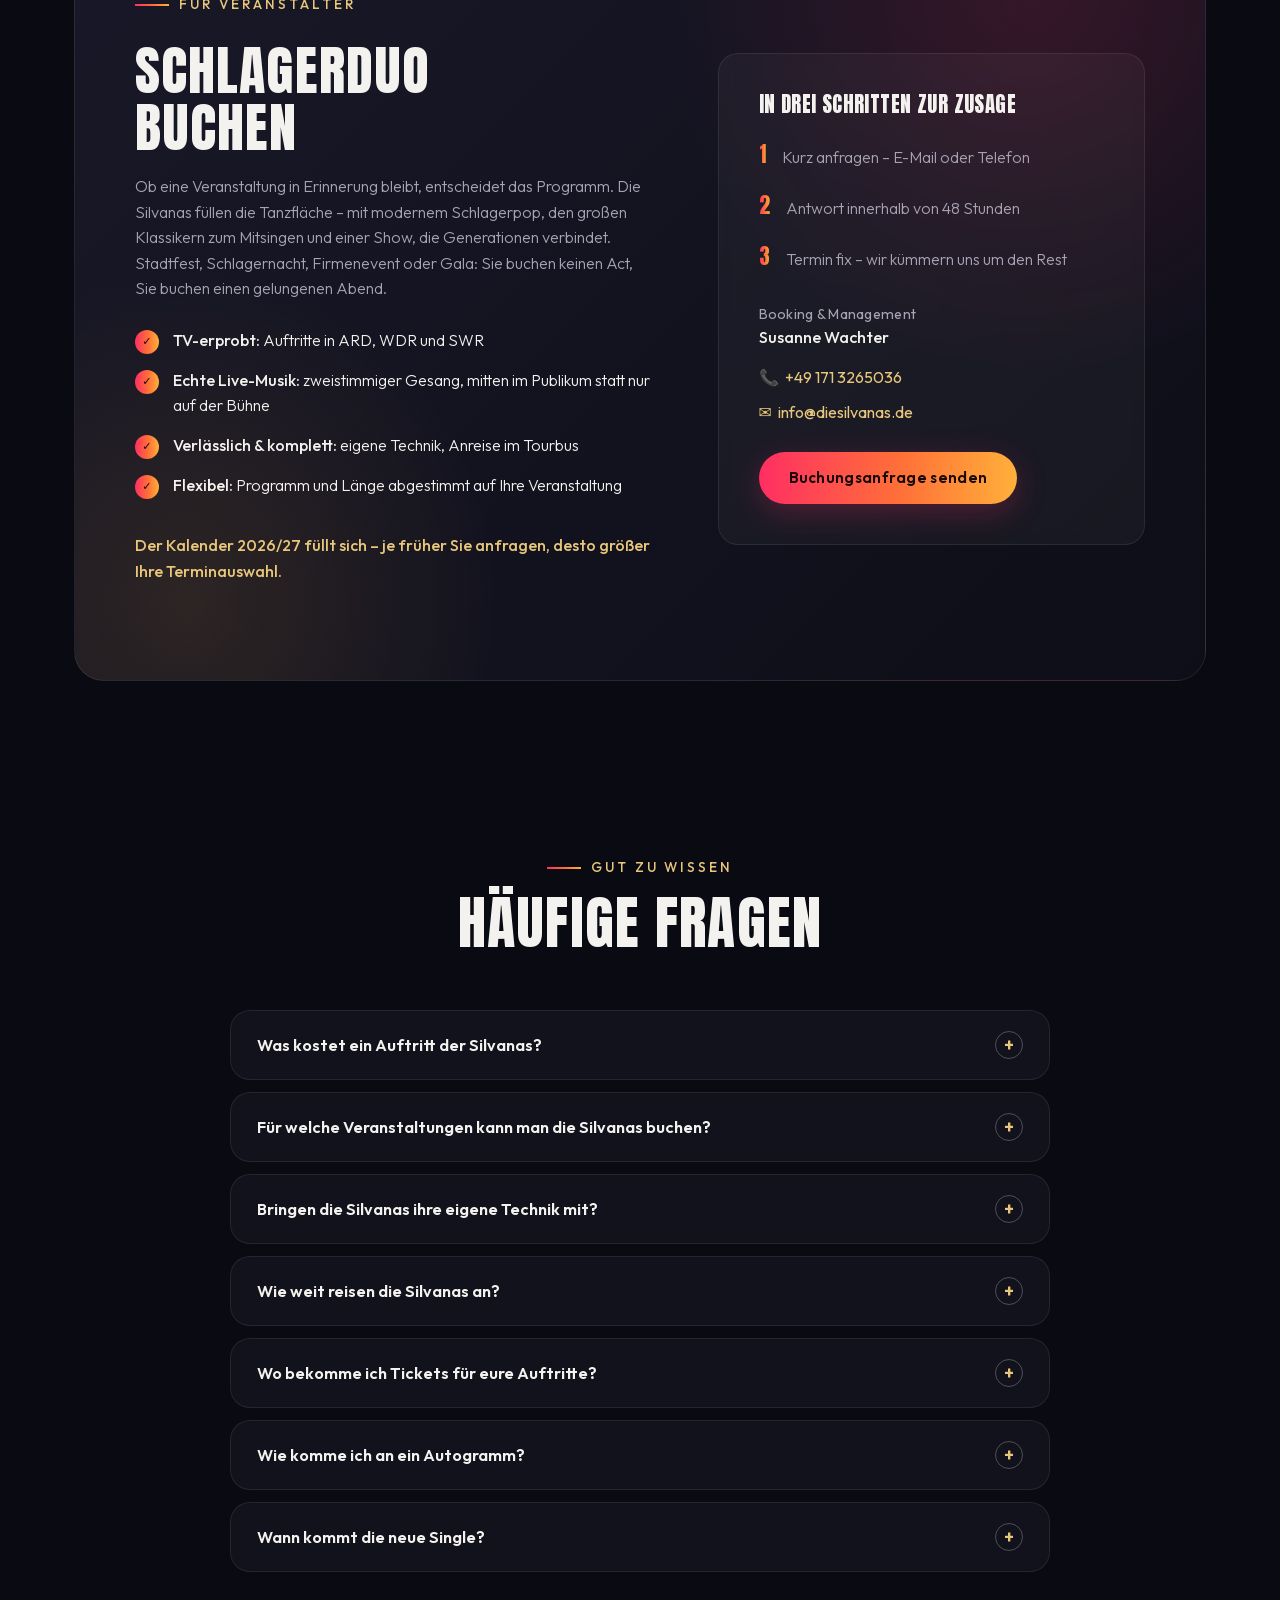
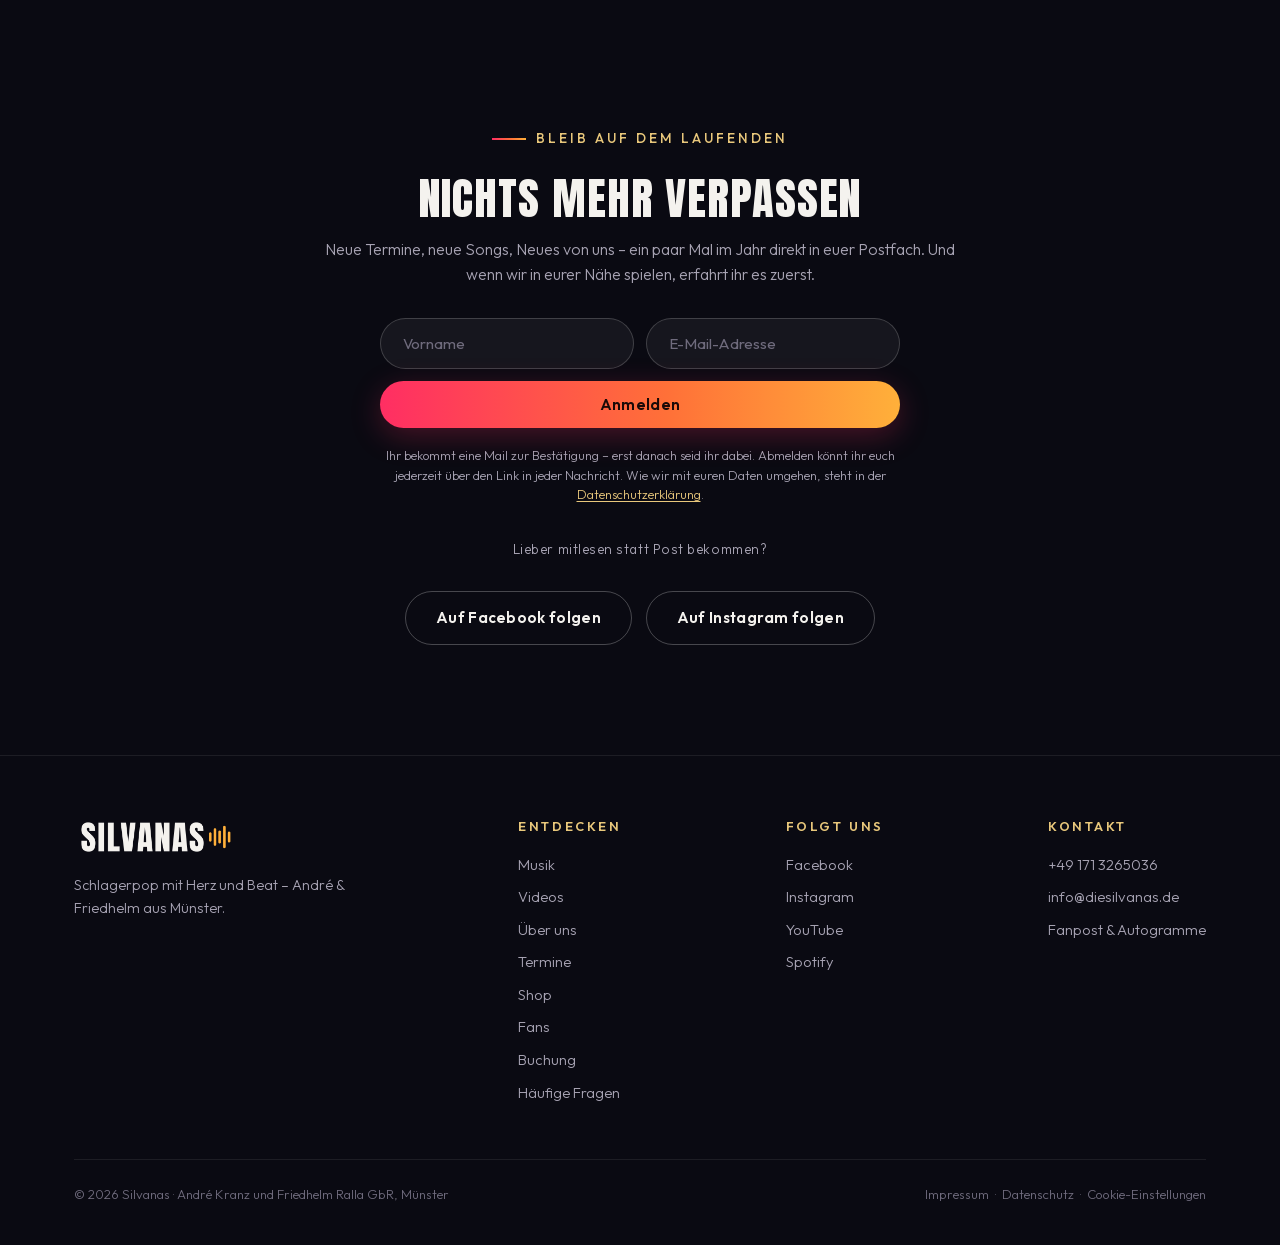
==== commit a9853d60: "Vulkan 2027: Termintext im Wortlaut des Flyers (Wunsch Veranstalter)" ====
--- a/index.html
+++ b/index.html
@@ -953,10 +953,10 @@
   {start:'2027-05-01', title:'Tanz in den Mai im Falkenheim', venue:'Gaststätte Zum Falkenheim, Germersheimer Straße 86, 90469 Nürnberg · Einlass 18:00 Uhr, Beginn 20:00 Uhr, Silvanas ab 21:00 Uhr · mit Fred am Keyboard · Eintritt 25 € · Karten nur im Vorverkauf: +49 911 487012 oder info@zumfalkenheim.de', zeit:'21:00', flyer:'flyer/flyer-falkenheim-2027.jpg'},
   {start:'2027-05-09', title:'Muttertags-Brunch – Peter\'s Music Room', venue:'Peter\'s Music Room, Wynentalstrasse 5, 5723 Teufenthal (Schweiz) · Beginn 10:00 Uhr · Konzert mit Brunch Fr. 59.– · Reservierung: 079 299 96 54', flyer:'flyer/flyer-muttertagsbrunch-2027.jpg'},
   {start:'2027-07-06', title:'Silvanas zu Gast im „Zum fahrenden Musikanten“', venue:'Gaststätte „Zum fahrenden Musikanten“, Kastanienweg 7, 06295 Lutherstadt Eisleben · Beginn 15:00 Uhr, Konzert ca. 15:15 Uhr in zwei Blöcken · Karten und Eintritt: telefonisch bei der Gaststätte, 034776 20350', zeit:'15:15'},
-  {start:'2027-07-10', title:'Schlagernacht in Weiß', venue:'Döckingen · präsentiert von Radio Schlagerparadies · mit vielen Gästen aus der Schlagerwelt · Infos und Tickets: www.schlagernachtinweiss.de', tickets:'https://www.schlagernachtinweiss.de', flyer:'flyer/flyer-schlagernacht-in-weiss-2027.jpg'},
-  {start:'2027-07-11', title:'Schlager-Frühschoppen', venue:'Döckingen · am Sonntag nach der Schlagernacht in Weiß · Eintritt 10 €, mit Schlagernacht-Bändchen frei', flyer:'flyer/flyer-schlagerfruehschoppen-doeckingen-2027.jpg'},
+  {start:'2027-07-10', title:'Schlagernacht in Weiß', venue:'Eventpark Stadelmann, Treuchtlinger Straße 9, 91805 Döckingen · präsentiert von Radio Schlagerparadies · mit vielen Gästen aus der Schlagerwelt · Infos und Tickets: www.schlagernachtinweiss.de', zeit:'13:00', tickets:'https://www.schlagernachtinweiss.de', flyer:'flyer/flyer-schlagernacht-in-weiss-2027.jpg'},
+  {start:'2027-07-11', title:'Schlager-Frühschoppen', venue:'Eventpark Stadelmann, Treuchtlinger Straße 9, 91805 Döckingen · am Sonntag nach der Schlagernacht in Weiß · Eintritt 10 €, mit Schlagernacht-Bändchen frei', zeit:'10:00', ende:'16:00', flyer:'flyer/flyer-schlagerfruehschoppen-doeckingen-2027.jpg'},
   {start:'2027-10-16', title:'Senza Confini – Musik ohne Grenzen', venue:'Oktoberfest-Special · Franksche Scheune, Ilshofen-Oberaspach · Inklusionskonzert · Tickets und Infos: www.senzaconfini-primeros.de', tickets:'https://www.senzaconfini-primeros.de', flyer:'flyer/flyer-senza-confini-2027.jpg'},
-  {start:'2027-11-20', title:'Tanz auf dem Vulkan 2.0: Schlagerparty mit Sunrise, Daniela Alfinito, Liane, Martin Eckhardt', venue:'Vulkanhalle, Am Vulkanpark 1, 36399 Nieder-Moos (Freiensteinau) · Einlass 18:00 Uhr, Beginn 20:00 Uhr · Vorverkauf 40 €, Abendkasse 48 € · Tickets: 06644 343 oder rezeption@hotel-joeckel.de, Veranstalter Jöckel Gastronomie', zeit:'20:00', flyer:'flyer/flyer-tanz-auf-dem-vulkan-2027.jpg'},
+  {start:'2027-11-20', title:'Tanz auf dem Vulkan 2.0 · Schlagerparty in 36399 Nieder-Moos', venue:'SUNRISE, DANIELA ALFINITO, SILVANAS, LIANE, MARTIN ECKHARDT · Vulkanhalle, Am Vulkanpark 1, 36399 Nieder-Moos · Beginn: 20.00 Uhr · Einlass: 18.00 Uhr · VVK: € 40,- AK € 48,- · Ticket-Hotline: 06644/343 oder per Mail an rezeption@hotel-joeckel.de oder direkt bei Veranstalter Jöckel Gastronomie, Zum See 5, 36399 Freiensteinau / Nieder-Moos', zeit:'20:00', flyer:'flyer/flyer-tanz-auf-dem-vulkan-2027.jpg'},
   {start:'2027-11-22', end:'2027-11-28', title:'Adventszauber 2027 – Musik-Flussfahrt auf der Donau', venue:'Rundreise ab/bis Passau über Melk, Budapest, Bratislava, Wien und Linz · mit ChueLee, Monique, den Tomaros und Sunrise · Buchung: musik-flussfahrten.ch oder +41 76 437 86 34', tickets:'https://musik-flussfahrten.ch'},
   {start:'2027-09-04', title:'4. Schlager-Weekend „Silvanas und Freunde“', venue:'Parkhotel Langenthal (Schweiz) · Türöffnung 17:00 Uhr, kulinarisches Angebot vor Konzertbeginn · Mit Die Grubertaler, Xanadoo und Salvatore e Rosario · Moderation: Monique · Tickets über www.eventfrog.ch · Early-Bird-Ticket bis 28.02.2027 · Infos: fanclubsilvanas@bluewin.ch', flyer:'flyer/flyer-schlagerweekend-2027-lineup.jpg', flyerText:'Flyer mit Line-up →', flyer2:'flyer/flyer-schlagerweekend-2027-kuenstler.jpg', flyer2Text:'Flyer mit allen Künstlern →'},
   {start:'2027-09-05', title:'4. Schlager-Weekend „Silvanas und Freunde“', venue:'Parkhotel Langenthal (Schweiz) · Türöffnung 11:30 Uhr, kulinarisches Angebot vor Konzertbeginn · Mit Die Schlagerpiloten, Marc Pircher und Diana · Moderation: Monique · Tickets über www.eventfrog.ch · Early-Bird-Ticket bis 28.02.2027 · Infos: fanclubsilvanas@bluewin.ch', flyer:'flyer/flyer-schlagerweekend-2027-lineup.jpg', flyerText:'Flyer mit Line-up →', flyer2:'flyer/flyer-schlagerweekend-2027-kuenstler.jpg', flyer2Text:'Flyer mit allen Künstlern →'}
